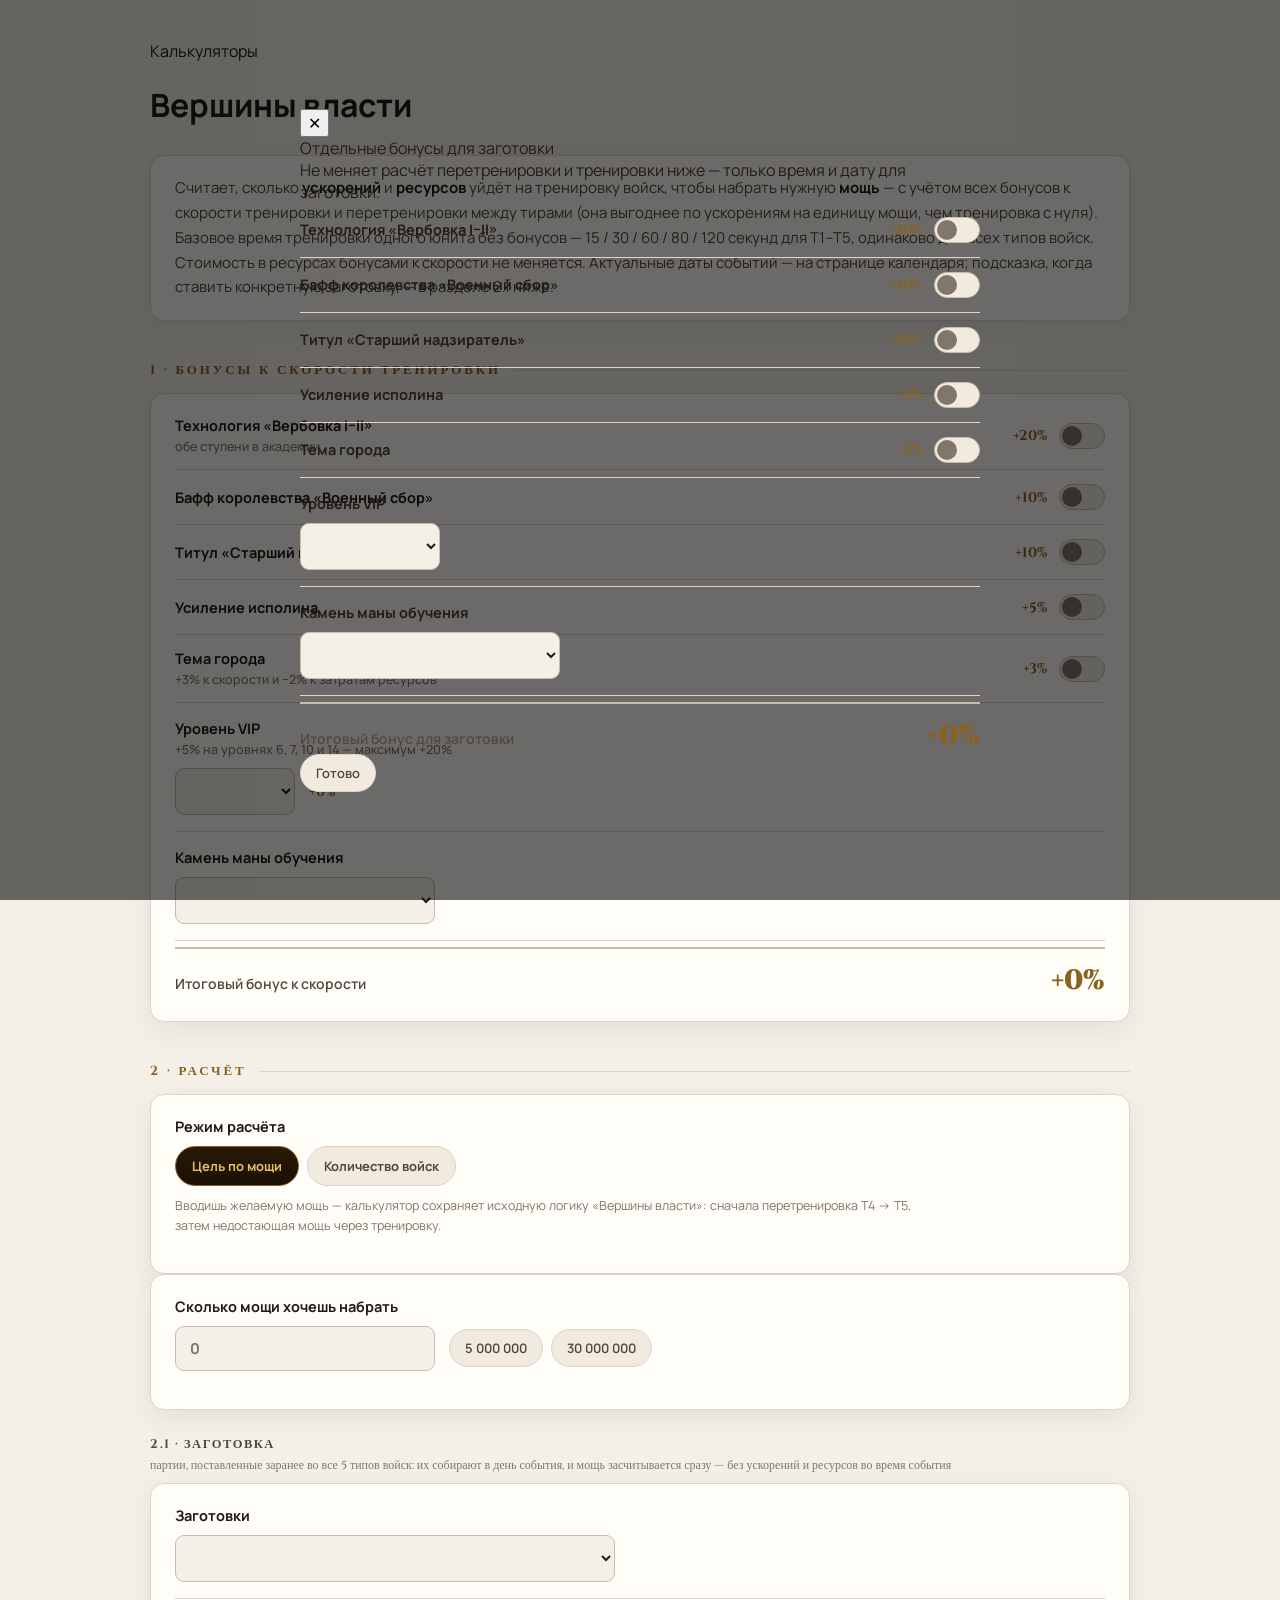
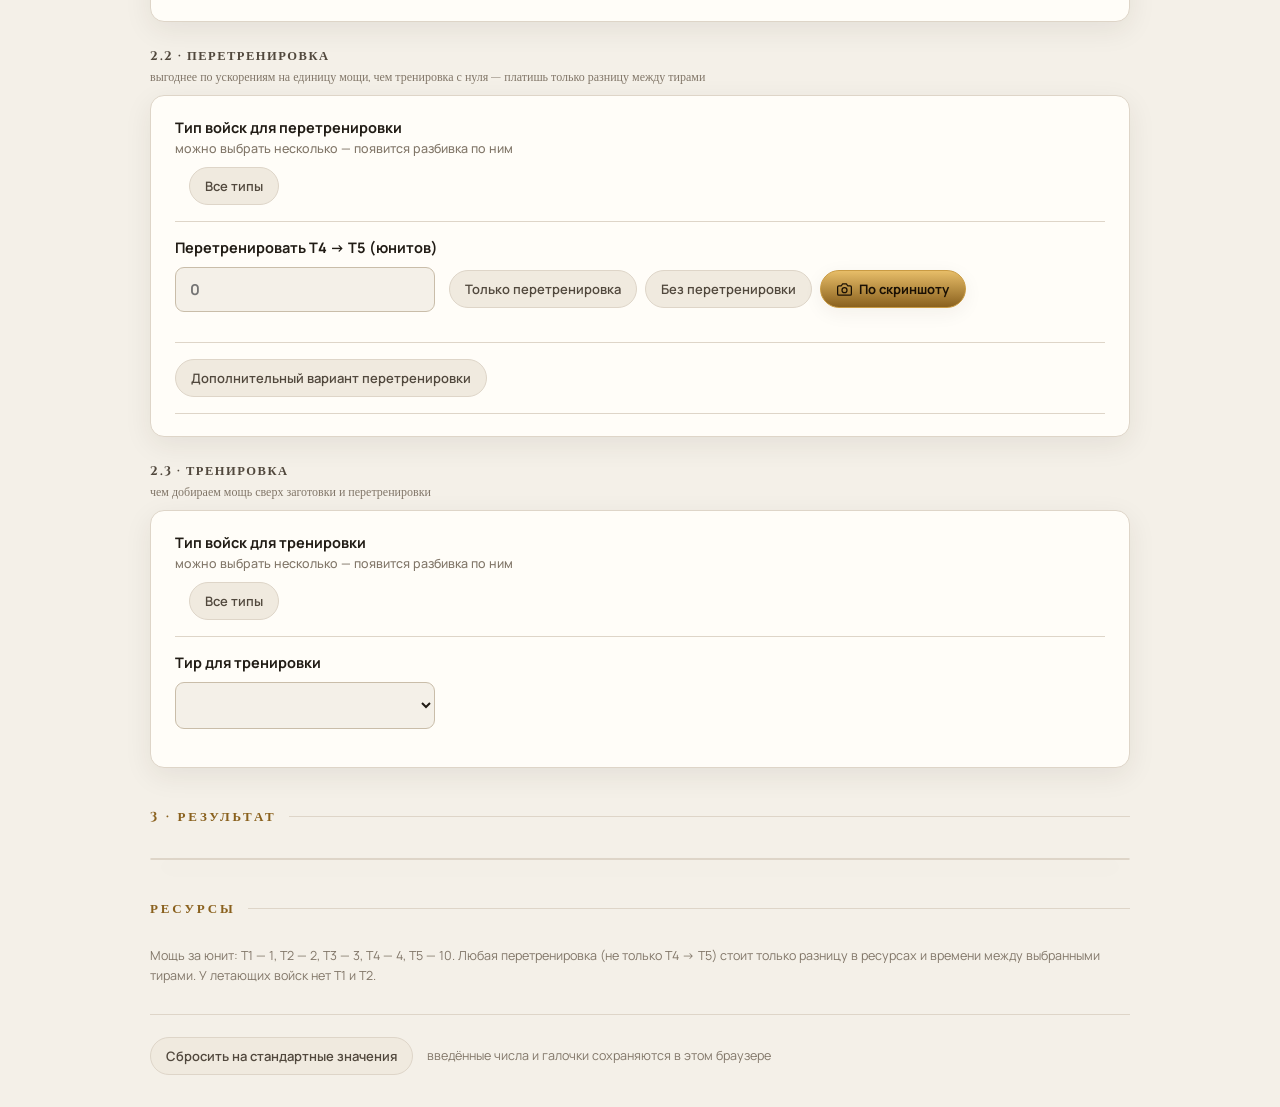
==== calculators/power-peak.html @ 6eddb4f8 "Rename power-peak.html to calculators/power-peak.html" ====
<!DOCTYPE html>
<html lang="ru">
<head>
<meta charset="UTF-8" />
<meta name="viewport" content="width=device-width, initial-scale=1.0" />
<title>Калькулятор «Вершины власти» — тренировка войск Call of Dragons | AKAME</title>
<meta name="description" content="Сколько ускорений и ресурсов нужно на тренировку войск в Call of Dragons, чтобы набрать нужную мощь: с учётом всех бонусов к скорости тренировки и перетренировки между любыми тирами." />
<link rel="canonical" href="https://callofdragons.ru/calculators/power-peak.html" />
<link rel="preconnect" href="https://fonts.googleapis.com">
<link rel="preconnect" href="https://fonts.gstatic.com" crossorigin>
<link href="https://fonts.googleapis.com/css2?family=Cinzel:wght@500;700;900&family=Manrope:wght@400;500;600;700&display=swap" rel="stylesheet">
<link rel="stylesheet" href="../styles.css?v=5e5e803d" />
<script>
// Тема ставится до первой отрисовки — иначе при тёмной теме страница моргает светлой.
try { document.documentElement.setAttribute('data-theme', localStorage.getItem('akame-theme') || 'light'); } catch (e) {}
</script>
<style>
/* .vt-modal-backdrop из общего styles.css задаёт display:grid явно, и это
перебивает браузерный [hidden]{display:none} — без этого правила модалка
остаётся видимой (и её не скрыть через .hidden), несмотря на атрибут. */
[hidden] { display: none !important; }

.pp-main { padding: 40px 32px 32px; }
.pp-wrap { max-width: 980px; margin: 0 auto; }
.pp-back { display: inline-flex; align-items: center; gap: 7px; font-size: 13px; font-weight: 600; color: var(--muted); margin-bottom: 18px; }
.pp-back:hover { color: var(--gold-deep); }
[data-theme="dark"] .pp-back:hover { color: var(--gold-bright); }

.pp-lead { background: var(--surface); border: 1px solid var(--line); border-radius: var(--radius); padding: 20px 24px; margin: 28px 0 40px; color: var(--ink-2); font-size: 15px; line-height: 1.65; box-shadow: var(--shadow-soft); }
.pp-lead b { color: var(--ink); }

.pp-step { font-family: 'Cinzel', serif; font-size: 13px; font-weight: 700; letter-spacing: 0.22em; text-transform: uppercase; color: var(--gold-deep); margin: 40px 0 14px; display: flex; align-items: center; gap: 12px; }
[data-theme="dark"] .pp-step { color: var(--gold-bright); }
.pp-step::after { content: ''; flex: 1; height: 1px; background: var(--line); }

.pp-subhead { font-family: 'Cinzel', serif; font-size: 12.5px; font-weight: 700; letter-spacing: 0.12em; text-transform: uppercase; color: var(--ink-2); margin: 26px 0 10px; }
.pp-subhead .sub { display: block; font-size: 12px; font-weight: 500; letter-spacing: normal; text-transform: none; color: var(--muted); margin-top: 4px; }

.pp-card { background: var(--surface); border: 1px solid var(--line); border-radius: var(--radius); padding: 8px 24px; box-shadow: var(--shadow-card); }
.pp-card.pad { padding: 22px 24px; }

.pp-row { display: flex; align-items: center; justify-content: space-between; gap: 16px; padding: 14px 0; border-bottom: 1px solid var(--line); cursor: pointer; user-select: none; }
.pp-row:last-child { border-bottom: none; }
.pp-row-lbl { font-size: 14.5px; font-weight: 700; color: var(--ink); }
.pp-row-lbl .sub { display: block; font-size: 12.5px; font-weight: 500; color: var(--muted); margin-top: 3px; }
.pp-row-right { display: flex; align-items: center; gap: 12px; flex-shrink: 0; }
.pp-bonus { font-family: 'Cinzel', serif; font-size: 14px; font-weight: 700; color: var(--gold-deep); white-space: nowrap; }
[data-theme="dark"] .pp-bonus { color: var(--gold-bright); }

.pp-sw { width: 46px; height: 26px; border-radius: 999px; background: var(--surface-2); border: 1px solid var(--line-strong); position: relative; flex-shrink: 0; transition: background 0.2s, border-color 0.2s; }
.pp-sw.on { background: linear-gradient(180deg, var(--gold-bright), var(--gold-deep)); border-color: var(--gold-deep); }
.pp-sw-knob { position: absolute; top: 2px; left: 2px; width: 20px; height: 20px; border-radius: 50%; background: var(--muted); transition: transform 0.2s, background 0.2s; }
.pp-sw.on .pp-sw-knob { transform: translateX(20px); background: #fffaf0; }

.pp-field { padding: 16px 0; border-bottom: 1px solid var(--line); }
.pp-field:last-child { border-bottom: none; }
.pp-card.pad .pp-field:first-child { padding-top: 0; }
.pp-label { display: block; font-size: 14.5px; font-weight: 700; color: var(--ink); margin-bottom: 10px; }
.pp-label .sub { display: block; font-size: 12.5px; font-weight: 500; color: var(--muted); margin-top: 3px; }

.pp-input, .pp-select { width: 100%; max-width: 260px; background: var(--bg); border: 1px solid var(--line-strong); border-radius: var(--radius-sm); color: var(--ink); font: 700 15px 'Manrope', sans-serif; padding: 11px 14px; transition: border-color 0.15s, box-shadow 0.15s; }
.pp-select { cursor: pointer; }
.pp-input:focus, .pp-select:focus { outline: none; border-color: var(--gold); box-shadow: 0 0 0 3px rgba(212,165,72,0.18); }
.pp-inline { display: flex; align-items: center; gap: 14px; flex-wrap: wrap; }

.pp-total { display: flex; align-items: baseline; justify-content: space-between; gap: 16px; padding: 18px 0 4px; margin-top: 6px; border-top: 2px solid var(--line-strong); }
.pp-total-lbl { font-size: 14px; font-weight: 600; color: var(--ink-2); }
.pp-total-val { font-family: 'Cinzel', serif; font-size: 28px; font-weight: 900; color: var(--gold-deep); line-height: 1; }
[data-theme="dark"] .pp-total-val { color: var(--gold-bright); }
.pp-total-sub { font-size: 12.5px; color: var(--muted); padding-bottom: 14px; }

.pp-quick-row { display: flex; gap: 8px; flex-wrap: wrap; }
.pp-quick { padding: 9px 15px; border-radius: 999px; background: var(--surface-2); color: var(--ink-2); border: 1px solid var(--line); font: 600 13px 'Manrope', sans-serif; cursor: pointer; white-space: nowrap; transition: all 0.2s; }
.pp-quick:hover { border-color: var(--gold); color: var(--ink); }
.pp-quick:disabled { opacity: 0.45; cursor: default; border-color: var(--line); color: var(--muted); }
.pp-quick.active { border-color: var(--gold-deep); color: var(--ink); background: linear-gradient(180deg, #2a1a08 0%, #1a1004 100%); color: var(--gold-bright); }
[data-theme="dark"] .pp-quick.active { background: linear-gradient(180deg, var(--gold-bright), var(--gold)); color: #1a1004; border-color: var(--gold-bright); }

.pp-split-after { margin-top: 20px; }
.pp-split-hdr { font-size: 13.5px; font-weight: 700; color: var(--ink-2); margin-bottom: 10px; }
.pp-split-hdr b { font-family: 'Cinzel', serif; color: var(--gold-deep); font-size: 15px; }
[data-theme="dark"] .pp-split-hdr b { color: var(--gold-bright); }
.pp-split-bar { position: relative; height: 28px; border-radius: var(--radius-sm); background: var(--bg); border: 1px solid var(--line); display: flex; overflow: hidden; }
.pp-split-seg { height: 100%; flex-shrink: 0; }
.pp-split-handle { position: absolute; top: 50%; width: 16px; height: 16px; border-radius: 50%; background: var(--surface); border: 2px solid var(--ink-2); transform: translate(-50%,-50%); cursor: ew-resize; box-shadow: 0 2px 6px rgba(0,0,0,0.3); touch-action: none; z-index: 2; transition: border-color 0.12s; }
.pp-split-handle:hover, .pp-split-handle.dragging { border-color: var(--gold-deep); background: var(--gold-bright); }
.pp-split-inputs { display: grid; grid-template-columns: repeat(auto-fit, minmax(118px, 1fr)); gap: 10px; margin-top: 12px; }
.pp-split-in { display: flex; flex-direction: column; gap: 6px; min-width: 0; }
.pp-split-in-lbl { display: flex; align-items: center; gap: 6px; font-size: 11px; font-weight: 700; color: var(--muted); text-transform: uppercase; letter-spacing: 0.04em; white-space: nowrap; overflow: hidden; text-overflow: ellipsis; }
.pp-split-dot { width: 9px; height: 9px; border-radius: 50%; flex-shrink: 0; }
.pp-split-in input { width: 100%; background: var(--bg); border: 1px solid var(--line-strong); border-radius: var(--radius-sm); color: var(--ink); font: 700 14px 'Manrope', sans-serif; padding: 9px 6px; text-align: center; min-width: 0; }
.pp-split-in input:focus { outline: none; border-color: var(--gold); }

.pp-tiles { display: grid; grid-template-columns: repeat(auto-fit, minmax(220px, 1fr)); gap: 18px; }
.pp-tile { background: var(--surface); border: 1px solid var(--line); border-radius: var(--radius); padding: 20px 22px; box-shadow: var(--shadow-card); }
.pp-tile.hero { background: linear-gradient(180deg, color-mix(in srgb, var(--gold-bright) 22%, var(--surface)) 0%, var(--surface) 100%); border-color: var(--gold); }
.pp-tile-lbl { font-size: 11.5px; font-weight: 700; letter-spacing: 0.1em; text-transform: uppercase; color: var(--muted); margin-bottom: 10px; }
.pp-tile-val { font-family: 'Cinzel', serif; font-size: 30px; font-weight: 900; color: var(--ink); line-height: 1.1; word-break: break-word; }
.pp-tile-val.time { font-size: 24px; color: var(--gold-deep); }
[data-theme="dark"] .pp-tile-val.time { color: var(--gold-bright); }
.pp-tile-sub { font-size: 12.5px; color: var(--muted); margin-top: 8px; }

.pp-table { background: var(--surface); border: 1px solid var(--line); border-radius: var(--radius); overflow: hidden; margin-top: 18px; box-shadow: var(--shadow-card); }
.pp-tr { display: grid; grid-template-columns: 1.6fr repeat(3, 1fr); gap: 14px; align-items: center; padding: 15px 22px; border-bottom: 1px solid var(--line); font-size: 14px; }
.pp-tr:last-child { border-bottom: none; }
.pp-tr.head { background: var(--surface-2); font-size: 11px; font-weight: 700; letter-spacing: 0.08em; text-transform: uppercase; color: var(--muted); padding: 11px 22px; }
.pp-td-name { font-weight: 700; color: var(--ink); }
.pp-td-name .sub { display: block; font-size: 12px; font-weight: 500; color: var(--muted); margin-top: 2px; }
.pp-td { text-align: right; font-weight: 700; color: var(--ink-2); white-space: nowrap; }
.pp-td.gold { color: var(--gold-deep); }
[data-theme="dark"] .pp-td.gold { color: var(--gold-bright); }

.pp-res { display: grid; grid-template-columns: repeat(auto-fit, minmax(150px, 1fr)); gap: 14px; }
.pp-res-item { background: var(--surface); border: 1px solid var(--line); border-radius: var(--radius); padding: 16px 18px; display: flex; align-items: center; gap: 13px; box-shadow: var(--shadow-soft); }
.pp-res-ico { width: 36px; height: 36px; flex-shrink: 0; object-fit: contain; }
.pp-res-name { font-size: 11.5px; font-weight: 700; letter-spacing: 0.06em; text-transform: uppercase; color: var(--muted); }
.pp-res-val { font-family: 'Cinzel', serif; font-size: 19px; font-weight: 700; color: var(--ink); margin-top: 3px; }

.pp-note { border: 1px dashed var(--line-strong); border-radius: var(--radius-sm); padding: 14px 18px; font-size: 13px; color: var(--muted); line-height: 1.6; margin-top: 16px; }
.pp-hint { font-size: 12.5px; color: var(--muted); margin-top: 14px; line-height: 1.6; }
.pp-reset-row { display: flex; align-items: center; gap: 14px; flex-wrap: wrap; margin-top: 28px; padding-top: 22px; border-top: 1px solid var(--line); }
.pp-reset-note { font-size: 12.5px; color: var(--muted); }
.pp-prep-info { font-size: 13px; font-weight: 600; color: var(--gold-deep); margin-top: 8px; }
.pp-prep-info:empty { display: none; }
[data-theme="dark"] .pp-prep-info { color: var(--gold-bright); }

.pp-bonus-row { display: flex; align-items: center; justify-content: space-between; gap: 14px; flex-wrap: wrap; }
.pp-check { display: inline-flex; align-items: center; gap: 7px; font-size: 12.5px; font-weight: 600; color: var(--ink-2); cursor: pointer; white-space: nowrap; }
.pp-check input { width: 16px; height: 16px; accent-color: var(--gold-deep); cursor: pointer; }
.pp-advice { font-size: 13px; font-weight: 600; color: var(--ink-2); margin-top: 10px; line-height: 1.55; }
.pp-advice:empty { display: none; }
.pp-label-note { font-size: 12.5px; font-weight: 500; color: var(--muted); text-transform: none; letter-spacing: normal; }
.pp-inline-edit { background: none; border: none; padding: 0; font: inherit; font-weight: 700; color: var(--gold-deep); border-bottom: 1px dashed var(--gold-deep); cursor: pointer; }
[data-theme="dark"] .pp-inline-edit { color: var(--gold-bright); border-bottom-color: var(--gold-bright); }
.pp-inline-edit:hover { opacity: 0.8; }
.pp-advice input[type="datetime-local"] { background: var(--bg); border: 1px solid var(--line-strong); border-radius: var(--radius-sm); color: var(--ink); font: 700 13px 'Manrope', sans-serif; padding: 6px 8px; }

.pp-scan-btn { margin-left: auto; display: inline-flex; align-items: center; gap: 7px; padding: 9px 16px; border-radius: 999px; border: 1px solid var(--gold); background: linear-gradient(180deg, var(--gold-bright), var(--gold-deep)); color: #1a1004; font: 700 13px 'Manrope', sans-serif; cursor: pointer; white-space: nowrap; transition: filter 0.2s, transform 0.2s; box-shadow: var(--shadow-soft); }
.pp-scan-btn:hover { filter: brightness(1.08); transform: translateY(-1px); }
.pp-scan-btn:disabled { opacity: 0.65; cursor: default; transform: none; }
.pp-spin { animation: pp-spin 0.8s linear infinite; }
@keyframes pp-spin { to { transform: rotate(360deg); } }
.pp-scan-available { display: flex; align-items: center; gap: 12px; flex-wrap: wrap; margin-top: 10px; padding: 12px 16px; border: 1px dashed var(--gold); border-radius: var(--radius-sm); background: color-mix(in srgb, var(--gold-bright) 8%, transparent); font-size: 12.5px; color: var(--ink-2); line-height: 1.6; }
.pp-scan-available b { color: var(--ink); }

@media (max-width: 760px) {
.pp-main { padding: 28px 16px 24px; }
.pp-card, .pp-card.pad { padding-left: 18px; padding-right: 18px; }
.pp-input { max-width: none; }
/* Шапка таблицы на телефоне не помещается, поэтому подписи колонок
переезжают в сами ячейки. */
.pp-tr { grid-template-columns: 1fr; gap: 4px; padding: 14px 18px; }
.pp-tr.head { display: none; }
.pp-td { display: flex; justify-content: space-between; align-items: baseline; text-align: left; }
.pp-td::before { content: attr(data-l); font-size: 11.5px; font-weight: 700; letter-spacing: 0.06em; text-transform: uppercase; color: var(--muted); }
.pp-td-name { margin-bottom: 8px; }
.pp-tile-val { font-size: 26px; }
}
</style>

<style>
/* Дополнения для режима ручного количества — исходный CSS калькулятора сохранён выше. */
.pp-mode-card { margin-top: 14px; }
.pp-mode-switch { display:flex; gap:8px; flex-wrap:wrap; }
.pp-mode-btn { border:1px solid var(--line); background:var(--surface-2); color:var(--ink-2); border-radius:999px; padding:10px 16px; font:700 13px 'Manrope',sans-serif; cursor:pointer; }
.pp-mode-btn.active { background:linear-gradient(180deg,#2a1a08 0%,#1a1004 100%); color:var(--gold-bright); border-color:var(--gold-deep); }
[data-theme="dark"] .pp-mode-btn.active { background:linear-gradient(180deg,var(--gold-bright),var(--gold)); color:#1a1004; }
.pp-mode-desc { margin-top:10px; font-size:12.5px; line-height:1.55; color:var(--muted); max-width:760px; }
.pp-manual-grid { display:grid; grid-template-columns:repeat(auto-fit,minmax(170px,1fr)); gap:12px; margin-top:14px; }
.pp-manual-input { display:flex; flex-direction:column; gap:7px; }
.pp-manual-name { font-size:12px; font-weight:700; color:var(--muted); }
.pp-manual-input .pp-input { max-width:none; box-sizing:border-box; }
.pp-tier-mode-switch { display:flex; gap:8px; flex-wrap:wrap; margin-top:10px; }
.pp-tier-common-wrap { margin-top:8px; }
.pp-manual-fresh-item { min-width:0; }
.pp-personal-tier { display:flex; flex-direction:column; gap:7px; margin-bottom:8px; }
.pp-personal-tier .pp-select { max-width:none; box-sizing:border-box; }

/* Локальные чипы типов войск выглядят и ведут себя как кнопка «Все типы». */
.chips { display:flex; gap:8px; flex-wrap:wrap; }
.chips .chip { padding:9px 15px; border-radius:999px; background:var(--surface-2); color:var(--ink-2); border:1px solid var(--line); font:600 13px 'Manrope',sans-serif; cursor:pointer; white-space:nowrap; transition:all .2s; }
.chips .chip:hover { border-color:var(--gold); color:var(--ink); }
.chips .chip.active { border-color:var(--gold-deep); color:var(--gold-bright); background:linear-gradient(180deg,#2a1a08 0%,#1a1004 100%); }
[data-theme="dark"] .chips .chip.active { background:linear-gradient(180deg,var(--gold-bright),var(--gold)); color:#1a1004; border-color:var(--gold-bright); }

/* Бонусы заготовки открываются настоящим модальным окном поверх страницы. */
#ppPrepBonusModal.vt-modal-backdrop { position:fixed !important; inset:0 !important; z-index:9999 !important; display:grid !important; place-items:center !important; padding:24px !important; box-sizing:border-box; background:rgba(0,0,0,.58); }
#ppPrepBonusModal .vt-modal { width:min(680px,calc(100vw - 32px)); max-height:min(86vh,760px); overflow:auto; margin:0 !important; position:relative; box-sizing:border-box; }
@media (max-width:600px){ .pp-main{padding:24px 14px 24px}.pp-card.pad{padding:18px 16px}.pp-tr{grid-template-columns:1fr;gap:5px}.pp-tr.head{display:none}.pp-td{text-align:left}.pp-mode-btn{flex:1} }
</style>
</head>
<body>

<main class="pp-main">
<div class="pp-wrap">

<div class="section-head" style="margin-bottom:0;">
<div>
<div class="section-eyebrow">Калькуляторы</div>
<h1 class="section-title">Вершины власти</h1>
</div>
</div>

<div class="pp-lead">
Считает, сколько <b>ускорений</b> и <b>ресурсов</b> уйдёт на тренировку войск, чтобы набрать нужную <b>мощь</b> — с учётом всех бонусов к скорости тренировки и перетренировки между тирами (она выгоднее по ускорениям на единицу мощи, чем тренировка с нуля). Базовое время тренировки одного юнита без бонусов — 15 / 30 / 60 / 80 / 120 секунд для T1–T5, одинаково для всех типов войск. Стоимость в ресурсах бонусами к скорости не меняется. Актуальные даты событий — на странице <a href="../calendar.html">календаря</a>; подсказка, когда ставить конкретную заготовку, — в разделе 2.1 ниже.
</div>

<div class="pp-step">1 · Бонусы к скорости тренировки</div>
<div class="pp-card" id="ppToggles">
<div class="pp-row" data-toggle="recruit">
<div class="pp-row-lbl">Технология «Вербовка I–II»
<span class="sub">обе ступени в академии</span>
</div>
<div class="pp-row-right"><span class="pp-bonus">+20%</span><div class="pp-sw"><div class="pp-sw-knob"></div></div></div>
</div>
<div class="pp-row" data-toggle="kingdom">
<div class="pp-row-lbl">Бафф королевства «Военный сбор»</div>
<div class="pp-row-right"><span class="pp-bonus">+10%</span><div class="pp-sw"><div class="pp-sw-knob"></div></div></div>
</div>
<div class="pp-row" data-toggle="title">
<div class="pp-row-lbl">Титул «Старший надзиратель»</div>
<div class="pp-row-right"><span class="pp-bonus">+10%</span><div class="pp-sw"><div class="pp-sw-knob"></div></div></div>
</div>
<div class="pp-row" data-toggle="titan">
<div class="pp-row-lbl">Усиление исполина</div>
<div class="pp-row-right"><span class="pp-bonus">+5%</span><div class="pp-sw"><div class="pp-sw-knob"></div></div></div>
</div>
<div class="pp-row" data-toggle="cityTheme">
<div class="pp-row-lbl">Тема города
<span class="sub">+3% к скорости и −2% к затратам ресурсов</span>
</div>
<div class="pp-row-right"><span class="pp-bonus">+3%</span><div class="pp-sw"><div class="pp-sw-knob"></div></div></div>
</div>

<div class="pp-field">
<label class="pp-label">Уровень VIP
<span class="sub">+5% на уровнях 6, 7, 10 и 14 — максимум +20%</span>
</label>
<div class="pp-inline">
<select id="ppVip" class="pp-select" style="max-width:120px;"></select>
<span class="pp-bonus" id="ppVipBonus">+0%</span>
</div>
</div>

<div class="pp-field">
<label class="pp-label">Камень маны обучения</label>
<select id="ppStone" class="pp-select"></select>
</div>

<div class="pp-total">
<span class="pp-total-lbl">Итоговый бонус к скорости</span>
<span class="pp-total-val" id="ppTotalBonus">+0%</span>
</div>
<div class="pp-total-sub" id="ppTotalSub"></div>
</div>

<div class="pp-step">2 · Расчёт</div>
<div class="pp-card pad pp-mode-card">
<div class="pp-field">
<label class="pp-label">Режим расчёта</label>
<div class="pp-mode-switch" id="ppModeSwitch">
<button type="button" class="pp-mode-btn active" data-mode="target">Цель по мощи</button>
<button type="button" class="pp-mode-btn" data-mode="manual">Количество войск</button>
</div>
<div class="pp-mode-desc" id="ppModeDesc">Вводишь желаемую мощь — калькулятор сохраняет исходную логику «Вершины власти»: сначала перетренировка T4 → T5, затем недостающая мощь через тренировку.</div>
</div>
</div>
<div class="pp-card pad" id="ppTargetCard">
<div class="pp-field">
<label class="pp-label">Сколько мощи хочешь набрать</label>
<div class="pp-inline">
<input type="text" id="ppTarget" class="pp-input" placeholder="0" inputmode="numeric" autocomplete="off">
<div class="pp-quick-row">
<button type="button" class="pp-quick" data-target="5000000">5 000 000</button>
<button type="button" class="pp-quick" data-target="30000000">30 000 000</button>
</div>
</div>
</div>
</div>

<div class="pp-subhead">2.1 · Заготовка
<span class="sub">партии, поставленные заранее во все 5 типов войск: их собирают в день события, и мощь засчитывается сразу — без ускорений и ресурсов во время события</span>
</div>
<div class="pp-card pad">
<div class="pp-field">
<label class="pp-label">Заготовки</label>
<select id="ppPrep" class="pp-select" style="max-width:440px;"></select>
<div class="pp-prep-info" id="ppPrepInfo"></div>
</div>

<div class="pp-field" id="ppPrepTimeField" style="display:none;">
<div class="pp-bonus-row">
<label class="pp-label" style="margin-bottom:0;">Время тренировки заготовки
<span class="sub" id="ppPrepBonusHint"></span>
</label>
<div class="pp-inline" style="gap:10px;">
<label class="pp-check">
<input type="checkbox" id="ppPrepCustomBonusOn">
Отдельные бонусы для заготовки
</label>
<button type="button" class="pp-quick" id="ppPrepBonusEdit" style="display:none;">Настроить</button>
</div>
</div>
<div class="pp-inline" style="margin-top:10px;">
<span class="pp-bonus" style="font-size:19px;" id="ppPrepTimeValue"></span>
</div>
<div class="pp-advice" id="ppPrepAdvice"></div>
</div>
</div>

<div class="pp-subhead">2.2 · Перетренировка
<span class="sub">выгоднее по ускорениям на единицу мощи, чем тренировка с нуля — платишь только разницу между тирами</span>
</div>
<div class="pp-card pad">
<div class="pp-field pp-target-retrain-controls">
<label class="pp-label">Тип войск для перетренировки
<span class="sub">можно выбрать несколько — появится разбивка по ним</span>
</label>
<div class="pp-inline">
<div class="chips" id="ppRetrainTypeChips"></div>
<button type="button" class="pp-quick" id="ppRetrainAllTypes">Все типы</button>
</div>
</div>

<div class="pp-field pp-manual-retrain-ui" id="ppManualRetrainUI" hidden>
<label class="pp-label">Перетренировка T4 → T5
<span class="sub">введите количество отдельно для каждого типа войск</span>
</label>
<div class="pp-manual-grid" id="ppManualRetrainInputs"></div>
</div>

<div class="pp-field pp-target-retrain-amount">
<label class="pp-label">Перетренировать T4 → T5 (юнитов)</label>
<div class="pp-inline">
<input type="text" id="ppRetrain" class="pp-input" placeholder="0" inputmode="numeric" autocomplete="off">
<div class="pp-quick-row">
<button type="button" class="pp-quick" id="ppOnlyRetrain">Только перетренировка</button>
<button type="button" class="pp-quick" id="ppNoRetrain">Без перетренировки</button>
<button type="button" class="pp-scan-btn" id="ppScanBtn">
<svg viewBox="0 0 24 24" width="15" height="15" fill="none" stroke="currentColor" stroke-width="2" stroke-linecap="round" stroke-linejoin="round"><path d="M23 19a2 2 0 0 1-2 2H3a2 2 0 0 1-2-2V8a2 2 0 0 1 2-2h4l2-3h6l2 3h4a2 2 0 0 1 2 2z"/><circle cx="12" cy="13" r="4"/></svg>
По скриншоту
</button>
<input type="file" id="ppScanFile" accept="image/*" hidden>
</div>
</div>
<div class="pp-hint" id="ppScanResult"></div>
<div class="pp-scan-available" id="ppScanAvailable" hidden>
<span id="ppScanAvailableText"></span>
<button type="button" class="pp-quick" id="ppScanAvailableReset">Сбросить</button>
</div>
</div>

<div class="pp-field pp-split-area" id="ppSplitRetrainArea" style="display:none;">
<div class="pp-split-hdr">Перетренировка T4 → T5 — всего <b id="ppSplitRetrainTotal">0</b></div>
<div class="pp-split-bar" id="ppSplitBarRetrain"></div>
<div class="pp-split-inputs" id="ppSplitInputsRetrain"></div>
</div>

<div class="pp-field">
<button type="button" class="pp-quick" id="ppExtraRetrainToggle">Дополнительный вариант перетренировки</button>
</div>

<div class="pp-field" id="ppExtraRetrainArea" style="display:none;">
<label class="pp-label">Ещё один диапазон
<span class="sub">в дополнение к T4 → T5 выше — заполни руками, сколько юнитов каждого типа переводишь</span>
</label>
<select id="ppExtraRetrainRange" class="pp-select" style="max-width:220px;"></select>
<div class="pp-split-inputs" id="ppExtraRetrainInputs" style="margin-top:14px;"></div>
</div>
</div>

<div class="pp-subhead">2.3 · Тренировка
<span class="sub">чем добираем мощь сверх заготовки и перетренировки</span>
</div>
<div class="pp-card pad">
<div class="pp-field pp-target-fresh-controls">
<label class="pp-label">Тип войск для тренировки
<span class="sub">можно выбрать несколько — появится разбивка по ним</span>
</label>
<div class="pp-inline">
<div class="chips" id="ppFreshTypeChips"></div>
<button type="button" class="pp-quick" id="ppFreshAllTypes">Все типы</button>
</div>
</div>

<div class="pp-field pp-manual-fresh-ui" id="ppManualFreshUI" hidden>
<label class="pp-label">Тренировка с нуля</label>
<div class="pp-tier-mode-switch" id="ppManualTierMode">
<button type="button" class="pp-mode-btn active" data-tier-mode="common">Общий тир для всех</button>
<button type="button" class="pp-mode-btn" data-tier-mode="personal">Персональный тир</button>
</div>
<div id="ppManualCommonTierWrap" class="pp-tier-common-wrap">
<label class="pp-label" style="margin-top:14px;">Тир для всех типов</label>
<select id="ppManualCommonTier" class="pp-select"></select>
</div>
<div class="pp-manual-grid" id="ppManualFreshInputs"></div>
</div>

<div class="pp-field pp-target-fresh-tier">
<label class="pp-label">Тир для тренировки</label>
<select id="ppFreshTier" class="pp-select"></select>
<div class="pp-split-area pp-split-after" id="ppSplitFreshArea" style="display:none;">
<div class="pp-split-hdr">Тренировка с нуля — всего <b id="ppSplitFreshTotal">0</b></div>
<div class="pp-split-bar" id="ppSplitBarFresh"></div>
<div class="pp-split-inputs" id="ppSplitInputsFresh"></div>
</div>
</div>
</div>

<div class="pp-step">3 · Результат</div>
<div class="pp-tiles" id="ppTiles"></div>
<div class="pp-table" id="ppTable"></div>

<div class="pp-step">Ресурсы</div>
<div class="pp-res" id="ppRes"></div>
<div id="ppNotes"></div>

<div class="pp-hint">Мощь за юнит: T1 — 1, T2 — 2, T3 — 3, T4 — 4, T5 — 10. Любая перетренировка (не только T4 → T5) стоит только разницу в ресурсах и времени между выбранными тирами. У летающих войск нет T1 и T2.</div>

<div class="pp-reset-row">
<button type="button" class="pp-quick" id="ppReset">Сбросить на стандартные значения</button>
<span class="pp-reset-note">введённые числа и галочки сохраняются в этом браузере</span>
</div>

</div>
</main>

<div class="vt-modal-backdrop" id="ppPrepBonusModal" hidden>
<div class="vt-modal" role="dialog" aria-modal="true">
<button class="vt-modal-close" id="ppPrepBonusModalClose" aria-label="Закрыть">✕</button>
<div class="vt-modal-title">Отдельные бонусы для заготовки</div>
<div class="vt-modal-sub">Не меняет расчёт перетренировки и тренировки ниже — только время и дату для заготовки.</div>

<div class="pp-row" data-ptoggle="recruit">
<div class="pp-row-lbl">Технология «Вербовка I–II»</div>
<div class="pp-row-right"><span class="pp-bonus">+20%</span><div class="pp-sw"><div class="pp-sw-knob"></div></div></div>
</div>
<div class="pp-row" data-ptoggle="kingdom">
<div class="pp-row-lbl">Бафф королевства «Военный сбор»</div>
<div class="pp-row-right"><span class="pp-bonus">+10%</span><div class="pp-sw"><div class="pp-sw-knob"></div></div></div>
</div>
<div class="pp-row" data-ptoggle="title">
<div class="pp-row-lbl">Титул «Старший надзиратель»</div>
<div class="pp-row-right"><span class="pp-bonus">+10%</span><div class="pp-sw"><div class="pp-sw-knob"></div></div></div>
</div>
<div class="pp-row" data-ptoggle="titan">
<div class="pp-row-lbl">Усиление исполина</div>
<div class="pp-row-right"><span class="pp-bonus">+5%</span><div class="pp-sw"><div class="pp-sw-knob"></div></div></div>
</div>
<div class="pp-row" data-ptoggle="cityTheme">
<div class="pp-row-lbl">Тема города</div>
<div class="pp-row-right"><span class="pp-bonus">+3%</span><div class="pp-sw"><div class="pp-sw-knob"></div></div></div>
</div>

<div class="pp-field">
<label class="pp-label">Уровень VIP</label>
<select id="ppPrepBonusVip" class="pp-select" style="max-width:140px;"></select>
</div>
<div class="pp-field">
<label class="pp-label">Камень маны обучения</label>
<select id="ppPrepBonusStone" class="pp-select"></select>
</div>

<div class="pp-total">
<span class="pp-total-lbl">Итоговый бонус для заготовки</span>
<span class="pp-total-val" id="ppPrepBonusModalTotal">+0%</span>
</div>

<div class="vt-modal-btns">
<button type="button" class="pp-quick" id="ppPrepBonusModalDone">Готово</button>
</div>
</div>
</div>

<script>
(function () {
'use strict';

// ── Тема ──
var SUN = '<svg viewBox="0 0 24 24" width="18" height="18" fill="none" stroke="currentColor" stroke-width="2" stroke-linecap="round"><circle cx="12" cy="12" r="4"/><path d="M12 2v2M12 20v2M4.93 4.93l1.41 1.41M17.66 17.66l1.41 1.41M2 12h2M20 12h2M4.93 19.07l1.41-1.41M17.66 6.34l1.41-1.41"/></svg>';
var MOON = '<svg viewBox="0 0 24 24" width="18" height="18" fill="none" stroke="currentColor" stroke-width="2" stroke-linecap="round"><path d="M21 12.79A9 9 0 1 1 11.21 3 7 7 0 0 0 21 12.79z"/></svg>';
// дотренировалась намного раньше времени.
var PEAK_READY_BUFFER_HOURS = 15;
var nearestPeakStart = null; // Date | null — начало ближайшей «Вершины власти»
var nearestPeakEnd = null; // Date | null — последний день того же события
var nearestPeakFetched = false;
// Желаемое время готовности заготовки можно задать вручную вместо
// авто-расчёта (начало события + запас) — кликом по дате в подсказке.
// Сбрасывается при перезагрузке страницы, не сохраняется.
var prepReadyOverride = null;
var prepReadyEditing = false;

function fetchNearestPeakEvent() {
var now = new Date();
var tMin = now.toISOString();
var tMax = new Date(now.getTime() + 60 * 86400000).toISOString();
var url = 'https://www.googleapis.com/calendar/v3/calendars/' + encodeURIComponent(GCAL_ID) +
'/events?key=' + GCAL_API_KEY + '&timeMin=' + encodeURIComponent(tMin) + '&timeMax=' + encodeURIComponent(tMax) +
'&singleEvents=true&orderBy=startTime&maxResults=10&q=' + encodeURIComponent('Вершины власти');
fetch(url)
.then(function (r) { if (!r.ok) throw new Error('http ' + r.status); return r.json(); })
.then(function (data) {
var ev = (data.items || []).filter(function (e) { return /вершин/i.test(e.summary || ''); })[0];
if (ev) {
nearestPeakStart = new Date(ev.start.dateTime || (ev.start.date + 'T00:00:00Z'));
if (ev.end.dateTime) {
nearestPeakEnd = new Date(ev.end.dateTime);
} else if (ev.end.date) {
// Google API: конец all-day события не включает последний день.
nearestPeakEnd = new Date(new Date(ev.end.date + 'T00:00:00Z').getTime() - 86400000);
}
}
nearestPeakFetched = true;
render();
})
.catch(function () { nearestPeakFetched = true; render(); });
}
fetchNearestPeakEvent();

// Момент, к которому должны быть готовы войска — вручную заданный, либо
// начало ближайшей «Вершины власти» плюс запас.
function effectiveReadyBy() {
if (prepReadyOverride) return prepReadyOverride;
return nearestPeakStart ? new Date(nearestPeakStart.getTime()) : null;
}

// Показывает "до начала события X, ближайшие «Вершины власти» пройдут с A по Б"
// рядом с заголовком «Заготовки» — только если такое событие ещё не началось.
function nearestPeakNoteText() {
if (!nearestPeakStart || nearestPeakStart.getTime() <= Date.now()) return '';
var dOpts = { day: 'numeric', month: 'long', timeZone: 'UTC' };
var sameMonth = nearestPeakEnd && nearestPeakStart.getUTCMonth() === nearestPeakEnd.getUTCMonth() && nearestPeakStart.getUTCFullYear() === nearestPeakEnd.getUTCFullYear();
var startStr = sameMonth ? nearestPeakStart.toLocaleDateString('ru-RU', { day: 'numeric', timeZone: 'UTC' }) : nearestPeakStart.toLocaleDateString('ru-RU', dOpts);
var endStr = nearestPeakEnd ? nearestPeakEnd.toLocaleDateString('ru-RU', dOpts) : nearestPeakStart.toLocaleDateString('ru-RU', dOpts);
var untilStr = fmtDuration((nearestPeakStart.getTime() - Date.now()) / 1000);
return '(до начала события ' + untilStr + ', ближайшие «Вершины власти» пройдут с ' + startStr + ' по ' + endStr + ')';
}

// "YYYY-MM-DDTHH:mm" для <input type="datetime-local"> — цифры читаются как UTC,
// без пересчёта в часовой пояс браузера.
function isoLocalUTC(d) {
var p2 = function (n) { return String(n).padStart(2, '0'); };
return d.getUTCFullYear() + '-' + p2(d.getUTCMonth() + 1) + '-' + p2(d.getUTCDate()) + 'T' + p2(d.getUTCHours()) + ':' + p2(d.getUTCMinutes());
}

function updatePrepSection(r) {
var p = PREPS.filter(function (x) { return x.id === state.prep; })[0];
var field = document.getElementById('ppPrepTimeField');
if (!p || !p.kind) { field.style.display = 'none'; return; }
field.style.display = '';

var bonus = prepBonusPct();
document.getElementById('ppPrepCustomBonusOn').checked = state.prepCustomBonusOn;
document.getElementById('ppPrepBonusEdit').style.display = state.prepCustomBonusOn ? '' : 'none';
document.getElementById('ppPrepBonusHint').textContent = state.prepCustomBonusOn
? '— свой набор, +' + bonus + '%'
: '— как в разделе 1, +' + bonus + '%';

var sec = prepTrainSeconds(p, bonus);
document.getElementById('ppPrepTimeValue').textContent = fmtDuration(sec);
renderPrepAdvice(sec);
}

function renderPrepAdvice(sec) {
var adviceEl = document.getElementById('ppPrepAdvice');
var readyBy = prepReadyOverride || nearestPeakStart || null;

adviceEl.innerHTML = '';
adviceEl.appendChild(document.createTextNode('Хочу, чтобы заготовка была готова к: '));
var input = document.createElement('input');
input.type = 'datetime-local';
input.value = readyBy ? isoLocalUTC(readyBy) : '';
input.setAttribute('aria-label', 'Время начала события');
adviceEl.appendChild(input);
adviceEl.appendChild(document.createTextNode(' UTC '));
var applyBtn = document.createElement('button');
applyBtn.type = 'button'; applyBtn.className = 'pp-quick'; applyBtn.textContent = 'Применить';
applyBtn.addEventListener('click', function () {
if (input.value) {
  prepReadyOverride = new Date(input.value + ':00Z');
  prepReadyEditing = false;
  render();
}
});
adviceEl.appendChild(applyBtn);

if (!readyBy) {
  var hint = document.createElement('div');
  hint.className = 'pp-hint';
  hint.textContent = 'Укажи момент начала события — окончание тренировки будет рассчитано ровно на это время.';
  adviceEl.appendChild(hint);
  return;
}

var needDate = new Date(readyBy.getTime() - sec * 1000);
var dOpts = { day: 'numeric', month: 'long', year: 'numeric', timeZone: 'UTC' };
var tOpts = { hour: '2-digit', minute: '2-digit', timeZone: 'UTC' };
var startStr = needDate.toLocaleDateString('ru-RU', dOpts) + ', ' + needDate.toLocaleTimeString('ru-RU', tOpts) + ' UTC';
var endStr = readyBy.toLocaleDateString('ru-RU', dOpts) + ', ' + readyBy.toLocaleTimeString('ru-RU', tOpts) + ' UTC';
var calcLine = document.createElement('div');
calcLine.className = 'pp-hint';
calcLine.innerHTML = 'Начать тренировку: <b>' + startStr + '</b><br>Окончание тренировки: <b>' + endStr + '</b>';
adviceEl.appendChild(calcLine);
}

// ── Отдельные бонусы для заготовки (не трогают расчёт калькулятора) ──
var prepBonusModal = document.getElementById('ppPrepBonusModal');
prepBonusModal.querySelectorAll('[data-ptoggle]').forEach(function (row) {
row.addEventListener('click', function () {
state.prepCustomToggles[row.dataset.ptoggle] = !state.prepCustomToggles[row.dataset.ptoggle];
renderPrepBonusModal();
render();
});
});
var prepBonusVipSel = document.getElementById('ppPrepBonusVip');
var prepBonusVipOpts = [];
for (var pbv = 1; pbv <= 16; pbv++) prepBonusVipOpts.push('<option value="' + pbv + '">' + (pbv === 16 ? 'VIP S' : 'VIP ' + pbv) + '</option>');
prepBonusVipSel.innerHTML = prepBonusVipOpts.join('');
prepBonusVipSel.addEventListener('change', function () {
var v = parseInt(prepBonusVipSel.value, 10);
state.prepCustomVip = isFinite(v) ? Math.max(1, Math.min(16, v)) : 1;
renderPrepBonusModal();
render();
});
var prepBonusStoneSel = document.getElementById('ppPrepBonusStone');
prepBonusStoneSel.innerHTML = MANA_STONES.map(function (s) {
return '<option value="' + s.id + '">' + s.ru + (s.bonus ? ' +' + s.bonus + '%' : '') + '</option>';
}).join('');
prepBonusStoneSel.addEventListener('change', function () {
state.prepCustomStone = prepBonusStoneSel.value;
renderPrepBonusModal();
render();
});
function renderPrepBonusModal() {
prepBonusModal.querySelectorAll('[data-ptoggle]').forEach(function (row) {
row.querySelector('.pp-sw').classList.toggle('on', !!state.prepCustomToggles[row.dataset.ptoggle]);
});
prepBonusVipSel.value = state.prepCustomVip;
prepBonusStoneSel.value = state.prepCustomStone;
document.getElementById('ppPrepBonusModalTotal').textContent = '+' + totalBonusFrom(state.prepCustomToggles, state.prepCustomVip, state.prepCustomStone) + '%';
}
function openPrepBonusModal() { renderPrepBonusModal(); prepBonusModal.hidden = false; }
function closePrepBonusModal() { prepBonusModal.hidden = true; render(); }
document.getElementById('ppPrepBonusModalClose').addEventListener('click', closePrepBonusModal);
document.getElementById('ppPrepBonusModalDone').addEventListener('click', closePrepBonusModal);
prepBonusModal.addEventListener('click', function (e) { if (e.target === prepBonusModal) closePrepBonusModal(); });

document.getElementById('ppPrepCustomBonusOn').addEventListener('change', function (e) {
state.prepCustomBonusOn = e.target.checked;
if (state.prepCustomBonusOn) {
// Стартуем с текущих значений шага 1 — дальше их можно поправить отдельно.
state.prepCustomToggles = Object.assign({}, state.toggles);
state.prepCustomVip = state.vip;
state.prepCustomStone = state.stone;
openPrepBonusModal();
}
render();
});
document.getElementById('ppPrepBonusEdit').addEventListener('click', openPrepBonusModal);

// Сколько сейчас даёт дополнительный вариант перетренировки.
function currentExtraGain() {
if (!state.retrainExtraOn) return 0;
var r = RETRAIN_RANGES.filter(function (x) { return x.id === state.retrainExtraRange; })[0];
return r ? state.retrainExtra * retrainRangePower(r) : 0;
}

// Сколько юнитов доп. варианта хватит, чтобы закрыть остаток цели после
// заготовки и базовой перетренировки — больше вводить незачем.
function extraNeededForTarget() {
if (state.target <= 0) return 0;
var range = RETRAIN_RANGES.filter(function (x) { return x.id === state.retrainExtraRange; })[0];
if (!range) return 0;
var remaining = eventTarget() - state.retrain * RETRAIN_POWER;
return remaining > 0 ? Math.ceil(remaining / retrainRangePower(range)) : 0;
}

// Больше, чем нужно на остаток цели (после заготовки и доп. варианта),
// перетренировывать незачем — верхняя граница округляется вверх, чтобы
// одной перетренировкой можно было закрыть его целиком.
function retrainForWholeTarget() {
var t = eventTarget() - currentExtraGain();
return t > 0 ? Math.ceil(t / RETRAIN_POWER) : 0;
}
function clampRetrainToTarget() {
var max = retrainMaxAllowed();
if (isFinite(max) && state.retrain > max) state.retrain = Math.max(0, max);
}
var targetInput = document.getElementById('ppTarget');
var retrainInput = document.getElementById('ppRetrain');
targetInput.addEventListener('input', function () {
state.target = formatInputLive(targetInput);
clampRetrainToTarget();
retrainInput.value = formatNum(state.retrain);
render();
});
retrainInput.addEventListener('input', function () {
state.retrain = formatInputLive(retrainInput);
clampRetrainToTarget();
retrainInput.value = formatNum(state.retrain);
render();
});

document.querySelectorAll('.pp-quick[data-target]').forEach(function (btn) {
btn.addEventListener('click', function () {
state.target = parseInt(btn.dataset.target, 10);
targetInput.value = formatNum(state.target);
clampRetrainToTarget();
retrainInput.value = formatNum(state.retrain);
render();
});
});

var onlyRetrainBtn = document.getElementById('ppOnlyRetrain');
onlyRetrainBtn.addEventListener('click', function () {
var max = retrainMaxAllowed();
state.retrain = isFinite(max) ? max : retrainForWholeTarget();
retrainInput.value = formatNum(state.retrain);
render();
});

var noRetrainBtn = document.getElementById('ppNoRetrain');
noRetrainBtn.addEventListener('click', function () {
state.retrain = 0;
retrainInput.value = '';
render();
});

// ── Дополнительный вариант перетренировки: без ползунков, все 5 типов
// заполняются руками независимо друг от друга и от чипов перетренировки выше. ──
var extraToggleBtn = document.getElementById('ppExtraRetrainToggle');
var extraArea = document.getElementById('ppExtraRetrainArea');
var extraRangeSel = document.getElementById('ppExtraRetrainRange');
var extraInputsEl = document.getElementById('ppExtraRetrainInputs');
var extraInputs = {};

extraRangeSel.innerHTML = RETRAIN_RANGES.map(function (r) {
return '<option value="' + r.id + '">' + retrainRangeLabel(r) + ' · +' + retrainRangePower(r) + ' мощи за юнита</option>';
}).join('');
extraRangeSel.value = state.retrainExtraRange;
extraRangeSel.addEventListener('change', function () {
state.retrainExtraRange = extraRangeSel.value;
clampRetrainToTarget();
retrainInput.value = formatNum(state.retrain);
render();
});

function recomputeExtraTotal() {
state.retrainExtra = TYPE_IDS.reduce(function (s, id) { return s + (state.split.retrainExtra[id] || 0); }, 0);
}

TROOP_TYPES.forEach(function (t) {
var wrap = document.createElement('div');
wrap.className = 'pp-split-in';
var lbl = document.createElement('div');
lbl.className = 'pp-split-in-lbl';
lbl.innerHTML = '<span class="pp-split-dot" style="background:' + t.color + '"></span>' + t.ru;
var inp = document.createElement('input');
inp.type = 'text'; inp.inputMode = 'numeric'; inp.autocomplete = 'off';
wrap.appendChild(lbl); wrap.appendChild(inp);
extraInputsEl.appendChild(wrap);
extraInputs[t.id] = inp;
inp.addEventListener('input', function () {
var v = formatInputLive(inp, true);
if (state.target > 0) {
var otherSum = TYPE_IDS.reduce(function (s, id) { return id === t.id ? s : s + state.split.retrainExtra[id]; }, 0);
v = Math.max(0, Math.min(v, extraNeededForTarget() - otherSum));
}
state.split.retrainExtra[t.id] = v;
inp.value = formatNum(v, true);
recomputeExtraTotal();
clampRetrainToTarget();
retrainInput.value = formatNum(state.retrain);
render();
});
});

function renderExtraInputs() {
TYPE_IDS.forEach(function (id) {
var inp = extraInputs[id];
if (document.activeElement !== inp) inp.value = formatNum(state.split.retrainExtra[id], true);
});
}

extraToggleBtn.addEventListener('click', function () {
state.retrainExtraOn = !state.retrainExtraOn;
if (!state.retrainExtraOn) {
TYPE_IDS.forEach(function (id) { state.split.retrainExtra[id] = 0; });
state.retrainExtra = 0;
renderExtraInputs();
}
render();
});

// ── Тир для тренировки с нуля ──
var freshSel = document.getElementById('ppFreshTier');
function fillFreshTiers() {
// Когда выбран один тип войск, не предлагаем тиры, которых у него нет
// (у летающих нет T1 и T2).
var allowed = TIERS.filter(function (t) { return isSplit(state.freshTypes) || costKnown(mainType(state.freshTypes), t); });
if (allowed.indexOf(state.freshTier) < 0) state.freshTier = allowed[allowed.length - 1];
freshSel.innerHTML = allowed.map(function (t) {
return '<option value="' + t + '">' + t.toUpperCase() + ' · +' + POWER[t] + ' мощи за юнита</option>';
}).join('');
freshSel.value = state.freshTier;
}
freshSel.addEventListener('change', function () { state.freshTier = freshSel.value; render(); });

// ── Расчёт ──
function calc() {
var bonusPct = totalBonusPct();
var mult = 1 + bonusPct / 100;
var freshTier = state.freshTier;
var resMult = state.toggles.cityTheme ? (1 - CITY_THEME_RES_DISCOUNT) : 1;

// Заготовка засчитывается первой и в ускорения с ресурсами события не входит:
// её оплатили до старта.
var prep = prepInfo();
var target = eventTarget();

var extraRange = RETRAIN_RANGES.filter(function (x) { return x.id === state.retrainExtraRange; })[0];
var extraCount = state.retrainExtraOn ? state.retrainExtra : 0;
var extraPerUnit = extraRange ? retrainRangePower(extraRange) : 0;
var extraPowerGain = extraCount * extraPerUnit;

var retrainPowerGain = state.retrain * RETRAIN_POWER;
var remainingPower = Math.max(0, target - retrainPowerGain - extraPowerGain);
var freshUnits = target > 0 ? Math.ceil(remainingPower / POWER[freshTier]) : 0;
var freshPowerGain = freshUnits * POWER[freshTier];

// При одном выбранном типе войск вся раскладка уходит ему — отдельной ветки
// расчёта для этого случая не нужно. Доп. вариант заполняется руками —
// его раскладку не пересчитываем.
rescaleSplit(state.split.retrain, state.retrain, state.splitManual.retrain, state.retrainTypes, availableFor);
rescaleSplit(state.split.fresh, freshUnits, state.splitManual.fresh, state.freshTypes);

// Время одинаково для всех типов войск, поэтому от разбивки не зависит.
var retrainSec = state.retrain * (SEC_PER_UNIT.t5 - SEC_PER_UNIT.t4) / mult;
var extraSec = extraRange ? extraCount * (SEC_PER_UNIT[extraRange.to] - SEC_PER_UNIT[extraRange.from]) / mult : 0;
var freshSec = freshUnits * SEC_PER_UNIT[freshTier] / mult;

var retrainRes = zeroRes(), extraRes = zeroRes(), freshRes = zeroRes();
var missing = [];
function noteMissing(typeId, tier) {
var name = TROOP_TYPES.filter(function (t) { return t.id === typeId; })[0].ru;
var label = name + ' ' + tier.toUpperCase();
if (missing.indexOf(label) < 0) missing.push(label);
}
function addRetrain(typeId, count) {
if (count <= 0) return;
if (costKnown(typeId, 't5') && costKnown(typeId, 't4')) addInto(retrainRes, diffRes(costOf(typeId, 't5'), costOf(typeId, 't4')), count);
else noteMissing(typeId, 't5');
}
function addExtraRetrain(typeId, count) {
if (count <= 0 || !extraRange) return;
if (costKnown(typeId, extraRange.to) && costKnown(typeId, extraRange.from)) addInto(extraRes, diffRes(costOf(typeId, extraRange.to), costOf(typeId, extraRange.from)), count);
else noteMissing(typeId, extraRange.to);
}
function addFresh(typeId, count) {
if (count <= 0) return;
if (costKnown(typeId, freshTier)) addInto(freshRes, costOf(typeId, freshTier), count);
else noteMissing(typeId, freshTier);
}
state.retrainTypes.forEach(function (id) {
addRetrain(id, state.split.retrain[id]);
});
// Доп. вариант не привязан к выбранным чипам — считаем по всем 5 типам,
// раз заполняется руками независимо от них.
TYPE_IDS.forEach(function (id) {
addExtraRetrain(id, state.split.retrainExtra[id]);
});
state.freshTypes.forEach(function (id) {
addFresh(id, state.split.fresh[id]);
});
retrainRes = scaleRes(retrainRes, resMult);
extraRes = scaleRes(extraRes, resMult);
freshRes = scaleRes(freshRes, resMult);

return {
bonusPct: bonusPct, freshUnits: freshUnits, prep: prep,
retrainPowerGain: retrainPowerGain, extraPowerGain: extraPowerGain, freshPowerGain: freshPowerGain,
extraCount: extraCount, extraRange: extraRange,
totalPowerGained: prep.power + retrainPowerGain + extraPowerGain + freshPowerGain,
retrainSec: retrainSec, extraSec: extraSec, freshSec: freshSec, totalSec: retrainSec + extraSec + freshSec,
totalRes: sumRes(sumRes(retrainRes, extraRes), freshRes), missing: missing, resMult: resMult,
};
}

// ── Отрисовка ──
function render() {
document.querySelectorAll('#ppRetrainTypeChips .chip[data-type]').forEach(function (c) {
c.classList.toggle('active', state.retrainTypes.indexOf(c.dataset.type) >= 0);
});
document.getElementById('ppRetrainAllTypes').classList.toggle('active', state.retrainTypes.length === TYPE_IDS.length);
document.querySelectorAll('#ppFreshTypeChips .chip[data-type]').forEach(function (c) {
c.classList.toggle('active', state.freshTypes.indexOf(c.dataset.type) >= 0);
});
document.getElementById('ppFreshAllTypes').classList.toggle('active', state.freshTypes.length === TYPE_IDS.length);

var retrainSplitOn = isSplit(state.retrainTypes);
var freshSplitOn = isSplit(state.freshTypes);
document.getElementById('ppSplitRetrainArea').style.display = retrainSplitOn ? '' : 'none';
document.getElementById('ppSplitFreshArea').style.display = freshSplitOn ? '' : 'none';

var typesKeyRetrain = state.retrainTypes.join(',');
if (typesKeyRetrain !== splitKeyRetrain) {
splitKeyRetrain = typesKeyRetrain;
splitBarRetrain.build(state.retrainTypes);
}
var typesKeyFresh = state.freshTypes.join(',');
if (typesKeyFresh !== splitKeyFresh) {
splitKeyFresh = typesKeyFresh;
splitBarFresh.build(state.freshTypes);
}

onlyRetrainBtn.disabled = eventTarget() <= 0;
noRetrainBtn.disabled = state.retrain <= 0;

extraToggleBtn.classList.toggle('active', state.retrainExtraOn);
extraArea.style.display = state.retrainExtraOn ? '' : 'none';
if (state.retrainExtraOn) renderExtraInputs();

document.querySelectorAll('[data-toggle]').forEach(function (row) {
row.querySelector('.pp-sw').classList.toggle('on', !!state.toggles[row.dataset.toggle]);
});
document.getElementById('ppVipBonus').textContent = '+' + vipBonus(state.vip) + '%';
document.getElementById('ppTotalBonus').textContent = '+' + totalBonusPct() + '%';
document.getElementById('ppTotalSub').textContent = state.toggles.cityTheme
? 'Тема города также срезает затраты в ресурсах на 2%'
: '';

fillFreshTiers();

var r = calc();
updatePrepSection(r);

if (retrainSplitOn) {
document.getElementById('ppSplitRetrainTotal').textContent = fmt(state.retrain);
splitBarRetrain.update();
}
renderScanAvailable();
if (freshSplitOn) {
document.getElementById('ppSplitFreshTotal').textContent = fmt(r.freshUnits);
splitBarFresh.update();
}

var prep = r.prep;
document.getElementById('ppPrepInfo').textContent = prep.units
? 'По ' + fmt(prep.perType) + ' юнитов ' + prep.tierLabel + ' в каждый из ' + TROOP_TYPES.length +
' типов войск — всего ' + fmt(prep.units) + ', это +' + fmt(prep.power) + ' мощи сразу в день события'
: '';

var targetSub = state.target > 0 ? 'Цель: ' + fmt(state.target) : 'укажи цель по мощи';
if (prep.units) targetSub += ' · заготовка ' + fmt(prep.power);
document.getElementById('ppTiles').innerHTML =
'<div class="pp-tile hero"><div class="pp-tile-lbl">Набрано мощи</div>' +
'<div class="pp-tile-val">' + fmt(r.totalPowerGained) + '</div>' +
'<div class="pp-tile-sub">' + targetSub + '</div></div>' +
'<div class="pp-tile"><div class="pp-tile-lbl">Тренировать в событии</div>' +
'<div class="pp-tile-val">' + fmt(state.retrain + r.extraCount + r.freshUnits) + '</div>' +
'<div class="pp-tile-sub">' + fmt(state.retrain + r.extraCount) + ' перетрен. + ' + fmt(r.freshUnits) + ' с нуля</div></div>' +
'<div class="pp-tile"><div class="pp-tile-lbl">Нужно ускорений на</div>' +
'<div class="pp-tile-val time">' + fmtDuration(r.totalSec) + '</div>' +
'<div class="pp-tile-sub">с бонусом +' + r.bonusPct + '% к скорости</div></div>';

document.getElementById('ppTable').innerHTML =
'<div class="pp-tr head"><div>Способ</div><div class="pp-td">Юнитов</div><div class="pp-td">Мощь</div><div class="pp-td">Ускорения</div></div>' +
(prep.units
? '<div class="pp-tr"><div class="pp-td-name">Заготовка<span class="sub">' + prep.tierLabel + ' · по ' + fmt(prep.perType) +
' в ' + TROOP_TYPES.length + ' типов войск · +' + prep.perUnit + ' мощи за юнита</span></div>' +
'<div class="pp-td" data-l="Юнитов">' + fmt(prep.units) + '</div><div class="pp-td" data-l="Мощь">' + fmt(prep.power) + '</div>' +
'<div class="pp-td" data-l="Ускорения">заранее</div></div>'
: '') +
'<div class="pp-tr"><div class="pp-td-name">Перетренировка T4 → T5<span class="sub">+6 мощи за юнита</span></div>' +
'<div class="pp-td" data-l="Юнитов">' + fmt(state.retrain) + '</div><div class="pp-td" data-l="Мощь">' + fmt(r.retrainPowerGain) + '</div>' +
'<div class="pp-td gold" data-l="Ускорения">' + fmtDuration(r.retrainSec) + '</div></div>' +
(r.extraCount > 0 && r.extraRange
? '<div class="pp-tr"><div class="pp-td-name">Доп. перетренировка ' + retrainRangeLabel(r.extraRange) + '<span class="sub">+' + retrainRangePower(r.extraRange) + ' мощи за юнита</span></div>' +
'<div class="pp-td" data-l="Юнитов">' + fmt(r.extraCount) + '</div><div class="pp-td" data-l="Мощь">' + fmt(r.extraPowerGain) + '</div>' +
'<div class="pp-td gold" data-l="Ускорения">' + fmtDuration(r.extraSec) + '</div></div>'
: '') +
'<div class="pp-tr"><div class="pp-td-name">Тренировка с нуля<span class="sub">' + state.freshTier.toUpperCase() + ' · +' + POWER[state.freshTier] + ' мощи за юнита</span></div>' +
'<div class="pp-td" data-l="Юнитов">' + fmt(r.freshUnits) + '</div><div class="pp-td" data-l="Мощь">' + fmt(r.freshPowerGain) + '</div>' +
'<div class="pp-td gold" data-l="Ускорения">' + fmtDuration(r.freshSec) + '</div></div>';

document.getElementById('ppRes').innerHTML = RES_KEYS.map(function (k) {
return '<div class="pp-res-item">' +
'<img class="pp-res-ico" src="../assets/calc/' + k + '.webp" width="36" height="36" alt="">' +
'<div><div class="pp-res-name">' + RES_LABEL[k] + '</div>' +
'<div class="pp-res-val">' + fmt(r.totalRes[k]) + '</div></div></div>';
}).join('');

var notes = '';
if (prep.units && state.target > 0 && prep.power >= state.target) {
notes += '<div class="pp-note">Заготовка уже закрывает цель — во время события тренировать ничего не нужно.</div>';
}
if (r.missing.length) {
notes += '<div class="pp-note">У летающих войск нет T1 и T2, поэтому в расчёт ресурсов не попали: ' +
r.missing.join(', ') + '. Отдай эти юниты другим типам войск или подними тир.</div>';
}
if (r.resMult !== 1) {
notes += '<div class="pp-hint">Ресурсы указаны с учётом −2% от темы города.</div>';
}
if (prep.units) {
notes += '<div class="pp-hint">Ускорения и ресурсы — только на время события: заготовку оплачивают заранее.</div>';
}
document.getElementById('ppNotes').innerHTML = notes;
saveState();
}

// ── Память браузера ──
var STORE_KEY = 'akame-power-peak';
var saveTimer = null;
function saveState() {
// Пишем с задержкой: render зовётся на каждое движение ползунка разбивки.
if (saveTimer) clearTimeout(saveTimer);
saveTimer = setTimeout(function () {
try { localStorage.setItem(STORE_KEY, JSON.stringify(state)); } catch (e) {}
}, 250);
}

function loadState() {
var saved;
try { saved = JSON.parse(localStorage.getItem(STORE_KEY)); } catch (e) { return; }
if (!saved || typeof saved !== 'object') return;
var num = function (v) { return typeof v === 'number' && isFinite(v) && v >= 0; };

var retrainTypes = Array.isArray(saved.retrainTypes) ? saved.retrainTypes.filter(function (t) { return TYPE_IDS.indexOf(t) >= 0; }) : [];
var freshTypes = Array.isArray(saved.freshTypes) ? saved.freshTypes.filter(function (t) { return TYPE_IDS.indexOf(t) >= 0; }) : [];
// Старый формат хранил один общий набор типов на оба назначения.
if (!retrainTypes.length && !freshTypes.length && Array.isArray(saved.types)) {
var legacy = saved.types.filter(function (t) { return TYPE_IDS.indexOf(t) >= 0; });
if (legacy.length) { retrainTypes = legacy.slice(); freshTypes = legacy.slice(); }
}
if (retrainTypes.length) state.retrainTypes = retrainTypes;
if (freshTypes.length) state.freshTypes = freshTypes;

if (saved.toggles) Object.keys(state.toggles).forEach(function (k) {
if (typeof saved.toggles[k] === 'boolean') state.toggles[k] = saved.toggles[k];
});
if (num(saved.vip)) state.vip = Math.max(1, Math.min(16, Math.round(saved.vip)));
if (MANA_STONES.some(function (s) { return s.id === saved.stone; })) state.stone = saved.stone;
if (PREPS.some(function (p) { return p.id === saved.prep; })) state.prep = saved.prep;
if (num(saved.target)) state.target = Math.round(saved.target);
if (num(saved.retrain)) state.retrain = Math.round(saved.retrain);
if (typeof saved.retrainExtraOn === 'boolean') state.retrainExtraOn = saved.retrainExtraOn;
if (RETRAIN_RANGES.some(function (r) { return r.id === saved.retrainExtraRange; })) state.retrainExtraRange = saved.retrainExtraRange;
if (num(saved.retrainExtra)) state.retrainExtra = Math.round(saved.retrainExtra);
if (TIERS.indexOf(saved.freshTier) >= 0) state.freshTier = saved.freshTier;
['retrain', 'retrainExtra', 'fresh'].forEach(function (key) {
if (saved.split && saved.split[key]) TYPE_IDS.forEach(function (id) {
if (num(saved.split[key][id])) state.split[key][id] = Math.round(saved.split[key][id]);
});
if (saved.splitManual && typeof saved.splitManual[key] === 'boolean') {
state.splitManual[key] = saved.splitManual[key];
}
});
if (typeof saved.prepCustomBonusOn === 'boolean') state.prepCustomBonusOn = saved.prepCustomBonusOn;
if (saved.prepCustomToggles) Object.keys(state.prepCustomToggles).forEach(function (k) {
if (typeof saved.prepCustomToggles[k] === 'boolean') state.prepCustomToggles[k] = saved.prepCustomToggles[k];
});
if (num(saved.prepCustomVip)) state.prepCustomVip = Math.max(1, Math.min(16, Math.round(saved.prepCustomVip)));
if (MANA_STONES.some(function (s) { return s.id === saved.prepCustomStone; })) state.prepCustomStone = saved.prepCustomStone;
clampRetrainToTarget();
}

function syncControls() {
prepSel.value = state.prep;
vipSel.value = state.vip;
stoneSel.value = state.stone;
targetInput.value = formatNum(state.target);
retrainInput.value = formatNum(state.retrain);
extraRangeSel.value = state.retrainExtraRange;
renderExtraInputs();
}

document.getElementById('ppReset').addEventListener('click', function () {
var d = defaultState();
state.retrainTypes = d.retrainTypes;
state.freshTypes = d.freshTypes;
state.toggles = d.toggles;
state.splitManual = d.splitManual;
state.vip = d.vip;
state.stone = d.stone;
state.prep = d.prep;
state.target = d.target;
state.retrain = d.retrain;
state.retrainExtraOn = d.retrainExtraOn;
state.retrainExtraRange = d.retrainExtraRange;
state.retrainExtra = d.retrainExtra;
state.freshTier = d.freshTier;
state.prepCustomBonusOn = d.prepCustomBonusOn;
state.prepCustomToggles = d.prepCustomToggles;
state.prepCustomVip = d.prepCustomVip;
state.prepCustomStone = d.prepCustomStone;
// Объекты раскладки переиспользуем — на них держат ссылку шкалы разбивки.
TYPE_IDS.forEach(function (id) { state.split.retrain[id] = 0; state.split.retrainExtra[id] = 0; state.split.fresh[id] = 0; });
try { localStorage.removeItem(STORE_KEY); } catch (e) {}
syncControls();
render();
});

// ── Режим «Количество войск»: отдельный UI поверх исходного режима ──
state.mode = 'target';
state.manual = {
  retrain: { infantry: 0, cavalry: 0, marksman: 0, mage: 0, flying: 0 },
  fresh: { infantry: 0, cavalry: 0, marksman: 0, mage: 0, flying: 0 },
  freshTiers: { infantry: 't5', cavalry: 't5', marksman: 't5', mage: 't5', flying: 't5' },
  tierMode: 'common',
  commonTier: 't5'
};

(function loadManualState() {
  try {
    var savedMode = localStorage.getItem('akame-power-peak-mode');
    if (savedMode === 'manual' || savedMode === 'target') state.mode = savedMode;
    var savedManual = JSON.parse(localStorage.getItem('akame-power-peak-manual') || 'null');
    if (savedManual) {
      TYPE_IDS.forEach(function (id) {
        var rv = parseInt(savedManual.retrain && savedManual.retrain[id], 10);
        var fv = parseInt(savedManual.fresh && savedManual.fresh[id], 10);
        if (isFinite(rv) && rv > 0) state.manual.retrain[id] = rv;
        if (isFinite(fv) && fv > 0) state.manual.fresh[id] = fv;
        if (savedManual.freshTiers && TIERS.indexOf(savedManual.freshTiers[id]) >= 0) state.manual.freshTiers[id] = savedManual.freshTiers[id];
      });
      if (savedManual.tierMode === 'personal' || savedManual.tierMode === 'common') state.manual.tierMode = savedManual.tierMode;
      if (TIERS.indexOf(savedManual.commonTier) >= 0) state.manual.commonTier = savedManual.commonTier;
    }
  } catch (e) {}
})();

function typeRu(id) {
  var t = TROOP_TYPES.filter(function (x) { return x.id === id; })[0];
  return t ? t.ru : id;
}
function allowedTiersFor(id) {
  return TIERS.filter(function (t) { return costKnown(id, t); });
}
function tierOptions(id) {
  return allowedTiersFor(id).map(function (t) {
    return '<option value="' + t + '">' + t.toUpperCase() + ' · +' + POWER[t] + ' мощи</option>';
  }).join('');
}

var manualRetrainField = document.getElementById('ppManualRetrainInputs');
var manualFreshField = document.getElementById('ppManualFreshInputs');
var manualCommonTier = document.getElementById('ppManualCommonTier');

function manualNumberInput(id, group) {
  var wrap = document.createElement('label');
  wrap.className = 'pp-manual-input';
  var title = document.createElement('span');
  title.className = 'pp-manual-name';
  title.textContent = typeRu(id);
  var input = document.createElement('input');
  input.type = 'text'; input.inputMode = 'numeric'; input.autocomplete = 'off';
  input.className = 'pp-input'; input.placeholder = '0';
  input.value = formatNum(state.manual[group][id]);
  input.dataset.type = id; input.dataset.group = group;
  input.addEventListener('input', function () {
    // Ввод не вызывает render: можно спокойно набрать 11600 и любое другое
    // многозначное число без пересоздания самого поля после каждой цифры.
    state.manual[group][id] = parseNum(input.value);
  });
  input.addEventListener('change', function () { render(); });
  input.addEventListener('blur', function () {
    input.value = formatNum(state.manual[group][id]);
    render();
  });
  wrap.appendChild(title); wrap.appendChild(input);
  return wrap;
}

function manualTierSelect(id) {
  var wrap = document.createElement('div');
  wrap.className = 'pp-personal-tier';
  var label = document.createElement('span');
  label.className = 'pp-manual-name';
  label.textContent = 'Тир';
  var sel = document.createElement('select');
  sel.className = 'pp-select';
  sel.innerHTML = tierOptions(id);
  var allowed = allowedTiersFor(id);
  if (allowed.indexOf(state.manual.freshTiers[id]) < 0) state.manual.freshTiers[id] = allowed[allowed.length - 1];
  sel.value = state.manual.freshTiers[id];
  sel.addEventListener('change', function () {
    state.manual.freshTiers[id] = sel.value;
    render();
  });
  wrap.appendChild(label); wrap.appendChild(sel);
  return wrap;
}

function renderManualRetrainInputs() {
  manualRetrainField.innerHTML = '';
  TYPE_IDS.forEach(function (id) { manualRetrainField.appendChild(manualNumberInput(id, 'retrain')); });
}
function renderManualFreshInputs() {
  manualFreshField.innerHTML = '';
  TYPE_IDS.forEach(function (id) {
    var wrap = document.createElement('div');
    wrap.className = 'pp-manual-fresh-item';
    if (state.manual.tierMode === 'personal') wrap.appendChild(manualTierSelect(id));
    var inputWrap = manualNumberInput(id, 'fresh');
    wrap.appendChild(inputWrap);
    manualFreshField.appendChild(wrap);
  });
}
function fillManualTierControls() {
  // Общий тир должен существовать у всех пяти типов, поэтому для него
  // доступны только T3–T5: у летающих нет T1 и T2.
  var commonTiers = TIERS.filter(function (t) {
    return TYPE_IDS.every(function (id) { return costKnown(id, t); });
  });
  manualCommonTier.innerHTML = commonTiers.map(function (t) {
    return '<option value="' + t + '">' + t.toUpperCase() + ' · +' + POWER[t] + ' мощи за юнита</option>';
  }).join('');
  if (commonTiers.indexOf(state.manual.commonTier) < 0) state.manual.commonTier = commonTiers[commonTiers.length - 1];
  manualCommonTier.value = state.manual.commonTier;
  document.querySelectorAll('#ppManualTierMode .pp-mode-btn').forEach(function (b) {
    b.classList.toggle('active', b.dataset.tierMode === state.manual.tierMode);
  });
  document.getElementById('ppManualCommonTierWrap').hidden = state.manual.tierMode !== 'common';
}

function manualCalc() {
  var bonusPct = totalBonusPct();
  var mult = 1 + bonusPct / 100;
  var resMult = state.toggles.cityTheme ? (1 - CITY_THEME_RES_DISCOUNT) : 1;
  var retrainRes = zeroRes(), freshRes = zeroRes(), missing = [];
  var retrainUnits = 0, freshUnits = 0, freshPowerGain = 0, freshSec = 0;
  function note(typeId, tier) {
    var label = typeRu(typeId) + ' ' + tier.toUpperCase();
    if (missing.indexOf(label) < 0) missing.push(label);
  }
  TYPE_IDS.forEach(function (id) {
    var rc = state.manual.retrain[id] || 0;
    if (rc > 0) {
      retrainUnits += rc;
      if (costKnown(id, 't4') && costKnown(id, 't5')) addInto(retrainRes, diffRes(costOf(id, 't5'), costOf(id, 't4')), rc);
      else note(id, 't5');
    }
    var fc = state.manual.fresh[id] || 0;
    var tier = state.manual.tierMode === 'common' ? state.manual.commonTier : state.manual.freshTiers[id];
    if (fc > 0) {
      freshUnits += fc;
      freshPowerGain += fc * POWER[tier];
      freshSec += fc * SEC_PER_UNIT[tier] / mult;
      if (costKnown(id, tier)) addInto(freshRes, costOf(id, tier), fc);
      else note(id, tier);
    }
  });
  var extraRange = RETRAIN_RANGES.filter(function (x) { return x.id === state.retrainExtraRange; })[0];
  var extraCount = state.retrainExtraOn ? state.retrainExtra : 0;
  var extraRes = zeroRes();
  if (extraCount > 0 && extraRange) {
    TYPE_IDS.forEach(function (id) {
      var c = state.split.retrainExtra[id] || 0;
      if (c > 0) {
        if (costKnown(id, extraRange.from) && costKnown(id, extraRange.to)) addInto(extraRes, diffRes(costOf(id, extraRange.to), costOf(id, extraRange.from)), c);
        else note(id, extraRange.to);
      }
    });
  }
  retrainRes = scaleRes(retrainRes, resMult); freshRes = scaleRes(freshRes, resMult); extraRes = scaleRes(extraRes, resMult);
  var prep = prepInfo();
  var retrainPowerGain = retrainUnits * RETRAIN_POWER;
  var extraPowerGain = extraCount * (extraRange ? retrainRangePower(extraRange) : 0);
  var retrainSec = retrainUnits * (SEC_PER_UNIT.t5 - SEC_PER_UNIT.t4) / mult;
  var extraSec = extraRange ? extraCount * (SEC_PER_UNIT[extraRange.to] - SEC_PER_UNIT[extraRange.from]) / mult : 0;
  return {
    bonusPct: bonusPct, freshUnits: freshUnits, prep: prep,
    retrainPowerGain: retrainPowerGain, extraPowerGain: extraPowerGain, freshPowerGain: freshPowerGain,
    extraCount: extraCount, extraRange: extraRange,
    totalPowerGained: prep.power + retrainPowerGain + extraPowerGain + freshPowerGain,
    retrainSec: retrainSec, extraSec: extraSec, freshSec: freshSec,
    totalSec: retrainSec + extraSec + freshSec,
    totalRes: sumRes(sumRes(retrainRes, extraRes), freshRes), missing: missing, resMult: resMult,
    manual: true, retrainUnits: retrainUnits
  };
}

var originalCalc = calc;
calc = function () { return state.mode === 'manual' ? manualCalc() : originalCalc(); };

var originalRender = render;
render = function () {
  originalRender();
  document.querySelectorAll('.pp-mode-btn').forEach(function (b) { b.classList.toggle('active', b.dataset.mode === state.mode); });
  var targetCard = document.getElementById('ppTargetCard');
  var targetAmount = document.querySelector('.pp-target-retrain-amount');
  var targetRetrainControls = document.querySelector('.pp-target-retrain-controls');
  var targetFreshControls = document.querySelector('.pp-target-fresh-controls');
  var targetFreshTier = document.querySelector('.pp-target-fresh-tier');
  var manualRetrainUI = document.getElementById('ppManualRetrainUI');
  var manualFreshUI = document.getElementById('ppManualFreshUI');
  var desc = document.getElementById('ppModeDesc');
  if (state.mode === 'manual') {
    if (targetCard) targetCard.style.display = 'none';
    if (targetAmount) targetAmount.style.display = 'none';
    if (targetRetrainControls) targetRetrainControls.style.display = 'none';
    if (targetFreshControls) targetFreshControls.style.display = 'none';
    if (targetFreshTier) targetFreshTier.style.display = 'none';
    manualRetrainUI.hidden = false;
    manualFreshUI.hidden = false;
    document.getElementById('ppScanResult').style.display = 'none';
    document.getElementById('ppScanAvailable').style.display = 'none';
    document.getElementById('ppSplitRetrainArea').style.display = 'none';
    document.getElementById('ppSplitFreshArea').style.display = 'none';
    if (desc) desc.textContent = 'Вводишь точное количество войск. В перетренировке T4 → T5 все 5 типов доступны сразу. В тренировке можно выбрать общий тир или персональный тир для каждого типа.';
    fillManualTierControls();
    renderManualRetrainInputs();
    renderManualFreshInputs();
    var r = calc();
    document.getElementById('ppTiles').innerHTML =
      '<div class="pp-tile hero"><div class="pp-tile-lbl">Мощь от выбранных войск</div><div class="pp-tile-val">' + fmt(r.totalPowerGained) + '</div><div class="pp-tile-sub">включая заготовку</div></div>' +
      '<div class="pp-tile"><div class="pp-tile-lbl">Всего войск</div><div class="pp-tile-val">' + fmt(r.prep.units + r.retrainUnits + r.extraCount + r.freshUnits) + '</div><div class="pp-tile-sub">заготовка + перетрен. + тренировка</div></div>' +
      '<div class="pp-tile"><div class="pp-tile-lbl">Ускорения</div><div class="pp-tile-val time">' + fmtDuration(r.totalSec) + '</div><div class="pp-tile-sub">только для войск события</div></div>';
    document.getElementById('ppTable').innerHTML =
      '<div class="pp-tr head"><div>Способ</div><div class="pp-td">Юнитов</div><div class="pp-td">Мощь</div><div class="pp-td">Ускорения</div></div>' +
      (r.prep.units ? '<div class="pp-tr"><div class="pp-td-name">Заготовка<span class="sub">' + r.prep.tierLabel + ' · по ' + fmt(r.prep.perType) + ' в каждый из 5 типов</span></div><div class="pp-td" data-l="Юнитов">' + fmt(r.prep.units) + '</div><div class="pp-td" data-l="Мощь">' + fmt(r.prep.power) + '</div><div class="pp-td gold" data-l="Ускорения">—</div></div>' : '') +
      '<div class="pp-tr"><div class="pp-td-name">Перетренировка T4 → T5<span class="sub">введено отдельно по всем 5 типам</span></div><div class="pp-td" data-l="Юнитов">' + fmt(r.retrainUnits) + '</div><div class="pp-td" data-l="Мощь">' + fmt(r.retrainPowerGain) + '</div><div class="pp-td gold" data-l="Ускорения">' + fmtDuration(r.retrainSec) + '</div></div>' +
      (r.extraCount > 0 && r.extraRange ? '<div class="pp-tr"><div class="pp-td-name">Доп. перетренировка ' + retrainRangeLabel(r.extraRange) + '</div><div class="pp-td" data-l="Юнитов">' + fmt(r.extraCount) + '</div><div class="pp-td" data-l="Мощь">' + fmt(r.extraPowerGain) + '</div><div class="pp-td gold" data-l="Ускорения">' + fmtDuration(r.extraSec) + '</div></div>' : '') +
      '<div class="pp-tr"><div class="pp-td-name">Тренировка с нуля<span class="sub">общий тир: ' + state.manual.commonTier.toUpperCase() + ' / персональный: по типам</span></div><div class="pp-td" data-l="Юнитов">' + fmt(r.freshUnits) + '</div><div class="pp-td" data-l="Мощь">' + fmt(r.freshPowerGain) + '</div><div class="pp-td gold" data-l="Ускорения">' + fmtDuration(r.freshSec) + '</div></div>';
    var notes = '<div class="pp-note">В режиме «Количество войск» каждый ввод относится к своему типу войск. Заготовка считается отдельно и не входит в ускорения события.</div>';
    if (r.missing.length) notes += '<div class="pp-note">Для следующих позиций в исходных данных нет стоимости: ' + r.missing.join(', ') + '.</div>';
    if (r.resMult !== 1) notes += '<div class="pp-hint">Ресурсы указаны с учётом −2% от темы города.</div>';
    document.getElementById('ppNotes').innerHTML = notes;
    document.getElementById('ppRes').innerHTML = RES_KEYS.map(function (k) {
      return '<div class="pp-res-item"><img class="pp-res-ico" src="../assets/calc/' + k + '.webp" width="36" height="36" alt="" onerror="this.style.display=\'none\'">' +
      '<div><div class="pp-res-name">' + RES_LABEL[k] + '</div><div class="pp-res-val">' + fmt(r.totalRes[k]) + '</div></div></div>';
    }).join('');
  } else {
    if (targetCard) targetCard.style.display = '';
    if (targetAmount) targetAmount.style.display = '';
    if (targetRetrainControls) targetRetrainControls.style.display = '';
    if (targetFreshControls) targetFreshControls.style.display = '';
    if (targetFreshTier) targetFreshTier.style.display = '';
    manualRetrainUI.hidden = true;
    manualFreshUI.hidden = true;
    if (desc) desc.textContent = 'Вводишь желаемую мощь — исходная логика «Вершины власти»: сначала перетренировка T4 → T5, затем недостающая мощь через тренировку.';
  }
};

document.querySelectorAll('#ppModeSwitch .pp-mode-btn').forEach(function (btn) {
  btn.addEventListener('click', function () {
    state.mode = btn.dataset.mode;
    try { localStorage.setItem('akame-power-peak-mode', state.mode); } catch (e) {}
    render();
  });
});
document.querySelectorAll('#ppManualTierMode .pp-mode-btn').forEach(function (btn) {
  btn.addEventListener('click', function () {
    state.manual.tierMode = btn.dataset.tierMode;
    render();
  });
});
manualCommonTier.addEventListener('change', function () {
  state.manual.commonTier = manualCommonTier.value;
  render();
});

// Сбрасываем ручные количества и настройки вместе с остальными значениями.
document.getElementById('ppReset').addEventListener('click', function () {
  state.mode = 'target';
  TYPE_IDS.forEach(function (id) { state.manual.retrain[id] = 0; state.manual.fresh[id] = 0; state.manual.freshTiers[id] = 't5'; });
  state.manual.tierMode = 'common'; state.manual.commonTier = 't5';
  try { localStorage.removeItem('akame-power-peak-mode'); localStorage.removeItem('akame-power-peak-manual'); } catch (e) {}
  render();
});

var oldSaveStateForManual = saveState;
saveState = function () {
  oldSaveStateForManual();
  try {
    localStorage.setItem('akame-power-peak-mode', state.mode);
    localStorage.setItem('akame-power-peak-manual', JSON.stringify(state.manual));
  } catch (e) {}
};

loadState();
syncControls();
render();
})();
</script>
</body>
</html>
---- styles.css ----
:root{
  --bg:#f4f0e8;
  --surface:#fffdf8;
  --surface-2:#f0eadf;
  --ink:#211c15;
  --ink-2:#51483d;
  --muted:#817668;
  --line:#ded5c8;
  --line-strong:#c9bda9;
  --gold:#c99b43;
  --gold-bright:#e7bd68;
  --gold-deep:#8a611e;
  --radius:14px;
  --radius-sm:9px;
  --shadow-soft:0 5px 20px rgba(50,38,20,.06);
  --shadow-card:0 8px 28px rgba(50,38,20,.08);
}
[data-theme="dark"]{
  --bg:#11100e;
  --surface:#1b1916;
  --surface-2:#25211c;
  --ink:#f2eadb;
  --ink-2:#d0c4b2;
  --muted:#9b8f80;
  --line:#39332b;
  --line-strong:#51483d;
  --gold:#c99b43;
  --gold-bright:#f0c86f;
  --gold-deep:#b7832e;
  --shadow-soft:0 5px 20px rgba(0,0,0,.18);
  --shadow-card:0 8px 28px rgba(0,0,0,.24);
}
*{box-sizing:border-box}
html{background:var(--bg)}
body{margin:0;background:var(--bg);color:var(--ink);font-family:'Manrope',Arial,sans-serif}
a{color:inherit;text-decoration:none}
button,input,select{font:inherit}
.header,.footer{background:var(--surface);border-color:var(--line)}
.header{min-height:60px;border-bottom:1px solid var(--line)}
.footer{border-top:1px solid var(--line);margin-top:50px}
.header-inner,.footer-inner{max-width:1100px;margin:auto;padding:14px 24px;display:flex;align-items:center;gap:20px}
.brand{display:inline-flex;align-items:center;gap:9px;font-weight:900}
.brand-mark{width:22px;height:22px;border-radius:50%;background:var(--gold)}
.brand-text{font-family:Cinzel,serif;letter-spacing:.08em}
.brand-text small{display:block;font:600 9px Manrope,sans-serif;letter-spacing:.08em;color:var(--muted)}
.nav{display:flex;gap:16px;margin-left:auto;font-size:13px;color:var(--muted)}
.footer-inner{justify-content:space-between;flex-wrap:wrap}
.footer-disclaimer{font-size:11px;color:var(--muted);max-width:650px;line-height:1.5}
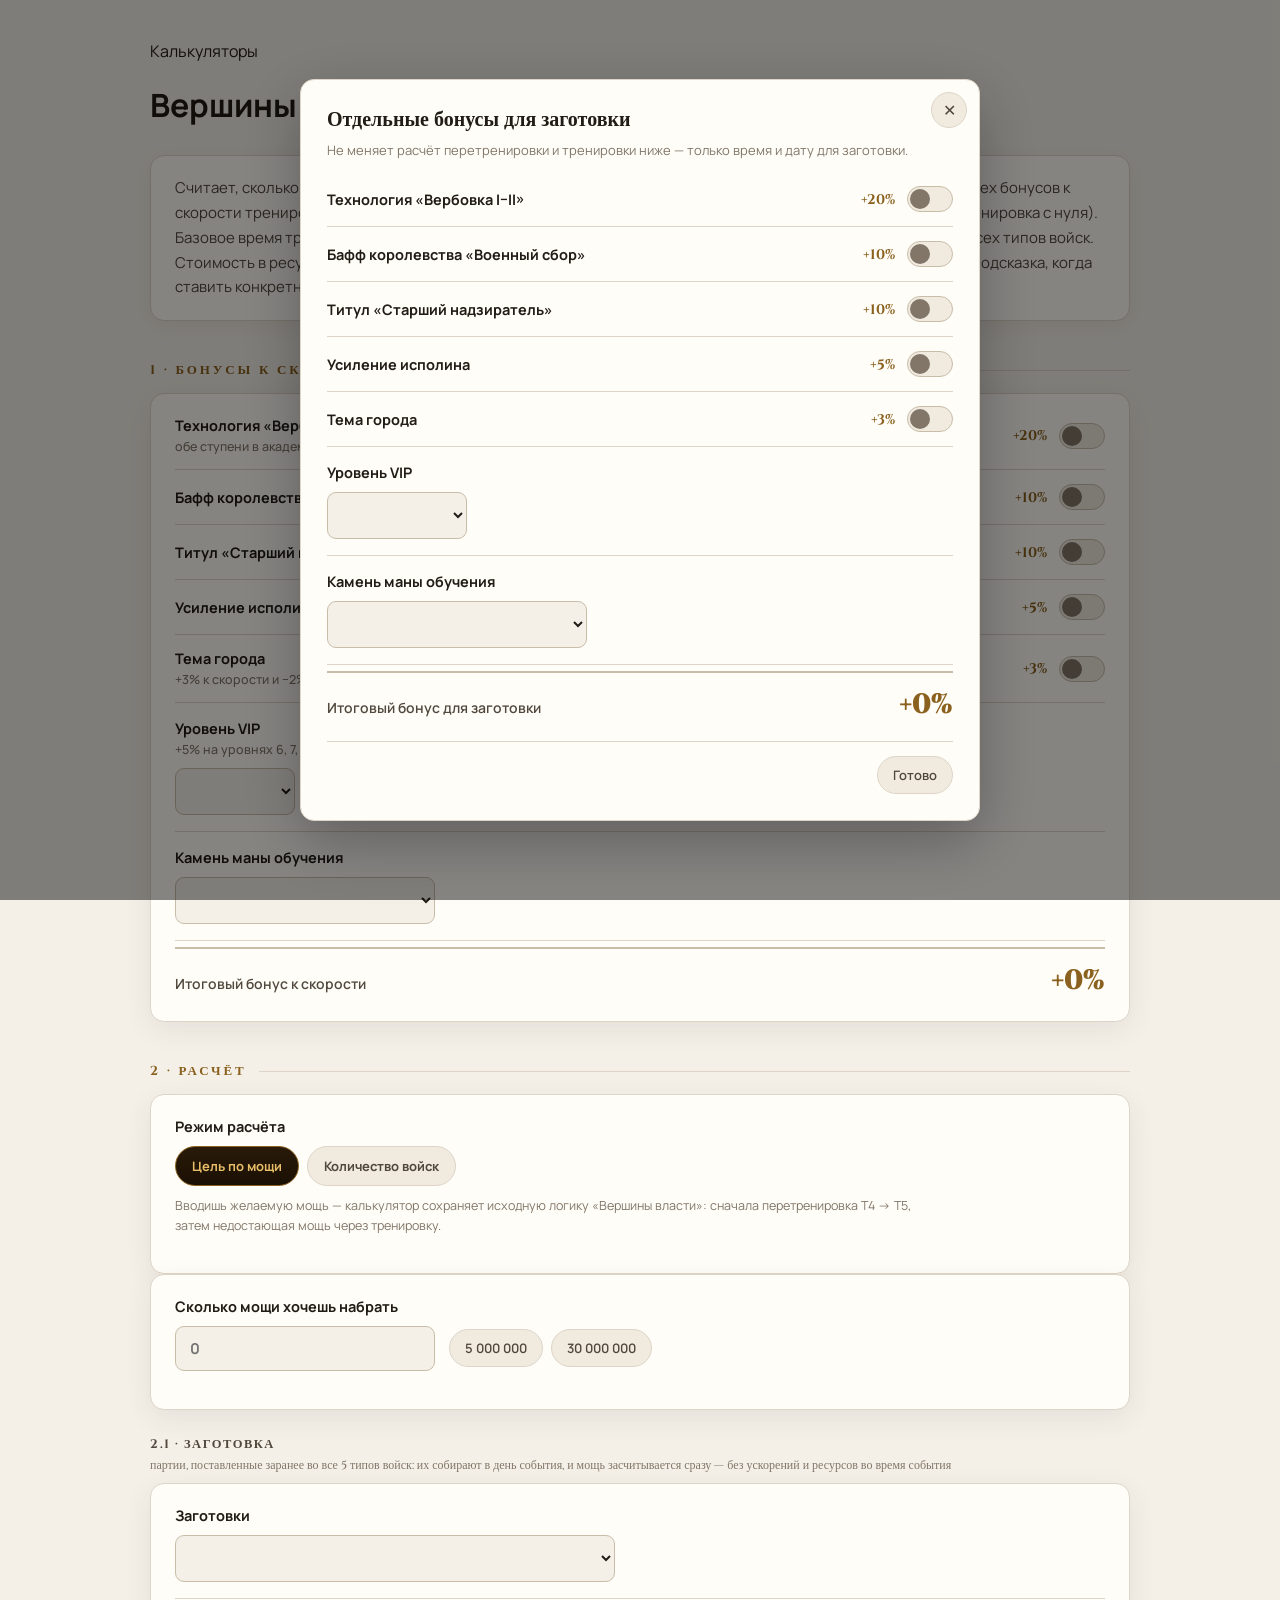
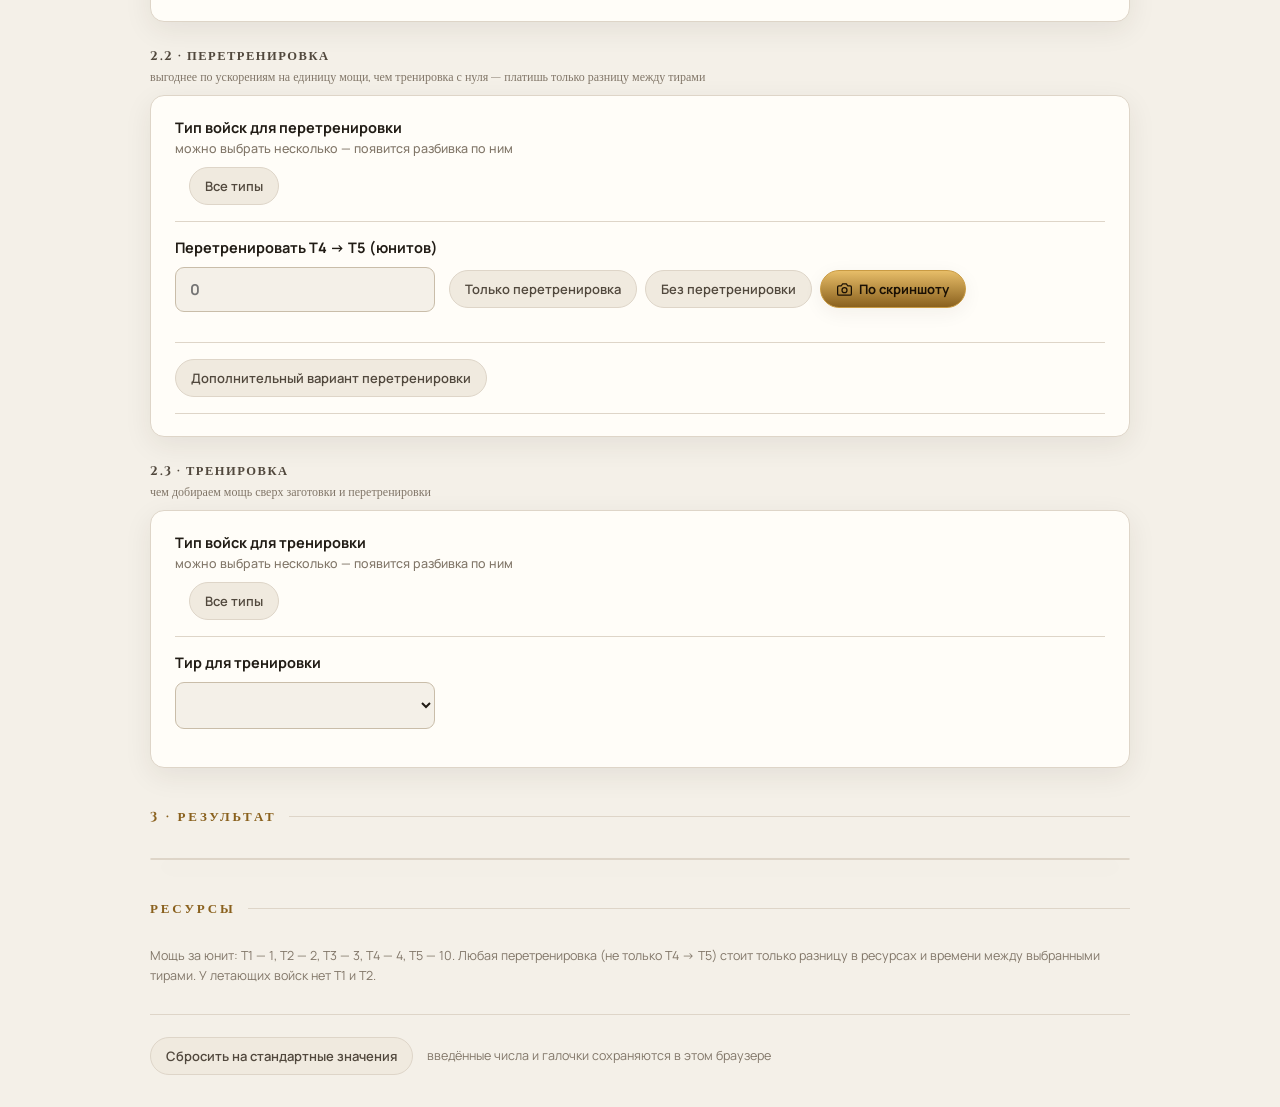
==== commit b9100fdf: "Rename power-peak.html to calculators/power-peak.html" ====
--- a/calculators/power-peak.html
+++ b/calculators/power-peak.html
@@ -19,6 +19,32 @@
 перебивает браузерный [hidden]{display:none} — без этого правила модалка
 остаётся видимой (и её не скрыть через .hidden), несмотря на атрибут. */
 [hidden] { display: none !important; }
+#ppPrepBonusModal[hidden] { display: none !important; }
+#ppPrepBonusModal.vt-modal-backdrop {
+  position: fixed !important; inset: 0 !important; z-index: 99999 !important;
+  display: flex !important; align-items: center !important; justify-content: center !important;
+  padding: 24px !important; box-sizing: border-box;
+  background: rgba(0,0,0,.48) !important;
+  opacity: 1 !important; visibility: visible !important;
+}
+#ppPrepBonusModal .vt-modal {
+  width: min(680px, calc(100vw - 32px)); max-height: min(86vh, 760px);
+  overflow: auto; margin: 0 !important; position: relative; box-sizing: border-box;
+  background: var(--surface) !important; color: var(--ink) !important;
+  border: 1px solid var(--line) !important; border-radius: var(--radius) !important;
+  box-shadow: 0 20px 60px rgba(0,0,0,.28) !important;
+  padding: 26px !important;
+}
+#ppPrepBonusModal .vt-modal-close {
+  position: absolute; top: 12px; right: 12px; width: 36px; height: 36px;
+  display: grid; place-items: center; border: 1px solid var(--line);
+  border-radius: 50%; background: var(--surface-2); color: var(--ink-2);
+  cursor: pointer; z-index: 2;
+}
+#ppPrepBonusModal .vt-modal-close:hover { border-color: var(--gold); color: var(--ink); }
+#ppPrepBonusModal .vt-modal-title { font-family: 'Cinzel',serif; font-size: 20px; font-weight: 700; color: var(--ink); padding-right: 45px; margin-bottom: 8px; }
+#ppPrepBonusModal .vt-modal-sub { color: var(--muted); font-size: 13px; line-height: 1.5; margin-bottom: 12px; }
+#ppPrepBonusModal .vt-modal-btns { display:flex; justify-content:flex-end; gap:10px; margin-top:18px; padding-top:14px; border-top:1px solid var(--line); }
 
 .pp-main { padding: 40px 32px 32px; }
 .pp-wrap { max-width: 980px; margin: 0 auto; }
@@ -184,8 +210,6 @@
 [data-theme="dark"] .chips .chip.active { background:linear-gradient(180deg,var(--gold-bright),var(--gold)); color:#1a1004; border-color:var(--gold-bright); }
 
 /* Бонусы заготовки открываются настоящим модальным окном поверх страницы. */
-#ppPrepBonusModal.vt-modal-backdrop { position:fixed !important; inset:0 !important; z-index:9999 !important; display:grid !important; place-items:center !important; padding:24px !important; box-sizing:border-box; background:rgba(0,0,0,.58); }
-#ppPrepBonusModal .vt-modal { width:min(680px,calc(100vw - 32px)); max-height:min(86vh,760px); overflow:auto; margin:0 !important; position:relative; box-sizing:border-box; }
 @media (max-width:600px){ .pp-main{padding:24px 14px 24px}.pp-card.pad{padding:18px 16px}.pp-tr{grid-template-columns:1fr;gap:5px}.pp-tr.head{display:none}.pp-td{text-align:left}.pp-mode-btn{flex:1} }
 </style>
 </head>
@@ -639,11 +663,13 @@
 prepBonusStoneSel.value = state.prepCustomStone;
 document.getElementById('ppPrepBonusModalTotal').textContent = '+' + totalBonusFrom(state.prepCustomToggles, state.prepCustomVip, state.prepCustomStone) + '%';
 }
-function openPrepBonusModal() { renderPrepBonusModal(); prepBonusModal.hidden = false; }
-function closePrepBonusModal() { prepBonusModal.hidden = true; render(); }
+function openPrepBonusModal() { renderPrepBonusModal(); prepBonusModal.hidden = false; prepBonusModal.setAttribute('aria-hidden','false'); document.body.style.overflow = 'hidden'; }
+function closePrepBonusModal() { prepBonusModal.hidden = true; prepBonusModal.setAttribute('aria-hidden','true'); document.body.style.overflow = ''; render(); }
 document.getElementById('ppPrepBonusModalClose').addEventListener('click', closePrepBonusModal);
 document.getElementById('ppPrepBonusModalDone').addEventListener('click', closePrepBonusModal);
 prepBonusModal.addEventListener('click', function (e) { if (e.target === prepBonusModal) closePrepBonusModal(); });
+document.addEventListener('keydown', function (e) { if (e.key === 'Escape' && !prepBonusModal.hidden) closePrepBonusModal(); });
+prepBonusModal.setAttribute('aria-hidden','true');
 
 document.getElementById('ppPrepCustomBonusOn').addEventListener('change', function (e) {
 state.prepCustomBonusOn = e.target.checked;
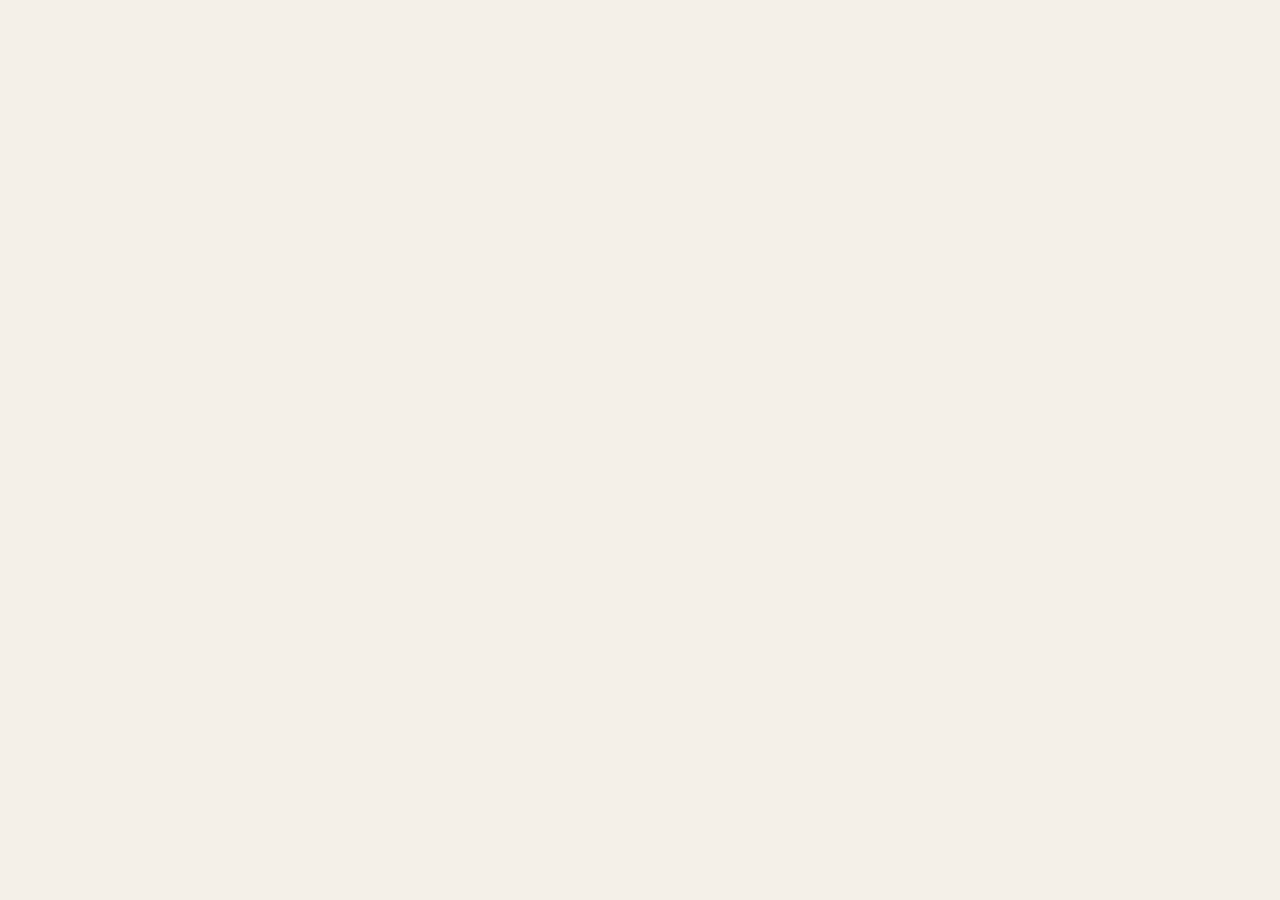
==== commit 8eb5165a: "Rename power-peak.html to calculators/power-peak.html" ====
--- a/calculators/power-peak.html
+++ b/calculators/power-peak.html
@@ -10,1404 +10,6 @@
 <link rel="preconnect" href="https://fonts.gstatic.com" crossorigin>
 <link href="https://fonts.googleapis.com/css2?family=Cinzel:wght@500;700;900&family=Manrope:wght@400;500;600;700&display=swap" rel="stylesheet">
 <link rel="stylesheet" href="../styles.css?v=5e5e803d" />
-<script>
-// Тема ставится до первой отрисовки — иначе при тёмной теме страница моргает светлой.
-try { document.documentElement.setAttribute('data-theme', localStorage.getItem('akame-theme') || 'light'); } catch (e) {}
-</script>
-<style>
-/* .vt-modal-backdrop из общего styles.css задаёт display:grid явно, и это
-перебивает браузерный [hidden]{display:none} — без этого правила модалка
-остаётся видимой (и её не скрыть через .hidden), несмотря на атрибут. */
-[hidden] { display: none !important; }
-#ppPrepBonusModal[hidden] { display: none !important; }
-#ppPrepBonusModal.vt-modal-backdrop {
-  position: fixed !important; inset: 0 !important; z-index: 99999 !important;
-  display: flex !important; align-items: center !important; justify-content: center !important;
-  padding: 24px !important; box-sizing: border-box;
-  background: rgba(0,0,0,.48) !important;
-  opacity: 1 !important; visibility: visible !important;
-}
-#ppPrepBonusModal .vt-modal {
-  width: min(680px, calc(100vw - 32px)); max-height: min(86vh, 760px);
-  overflow: auto; margin: 0 !important; position: relative; box-sizing: border-box;
-  background: var(--surface) !important; color: var(--ink) !important;
-  border: 1px solid var(--line) !important; border-radius: var(--radius) !important;
-  box-shadow: 0 20px 60px rgba(0,0,0,.28) !important;
-  padding: 26px !important;
-}
-#ppPrepBonusModal .vt-modal-close {
-  position: absolute; top: 12px; right: 12px; width: 36px; height: 36px;
-  display: grid; place-items: center; border: 1px solid var(--line);
-  border-radius: 50%; background: var(--surface-2); color: var(--ink-2);
-  cursor: pointer; z-index: 2;
-}
-#ppPrepBonusModal .vt-modal-close:hover { border-color: var(--gold); color: var(--ink); }
-#ppPrepBonusModal .vt-modal-title { font-family: 'Cinzel',serif; font-size: 20px; font-weight: 700; color: var(--ink); padding-right: 45px; margin-bottom: 8px; }
-#ppPrepBonusModal .vt-modal-sub { color: var(--muted); font-size: 13px; line-height: 1.5; margin-bottom: 12px; }
-#ppPrepBonusModal .vt-modal-btns { display:flex; justify-content:flex-end; gap:10px; margin-top:18px; padding-top:14px; border-top:1px solid var(--line); }
 
-.pp-main { padding: 40px 32px 32px; }
-.pp-wrap { max-width: 980px; margin: 0 auto; }
-.pp-back { display: inline-flex; align-items: center; gap: 7px; font-size: 13px; font-weight: 600; color: var(--muted); margin-bottom: 18px; }
-.pp-back:hover { color: var(--gold-deep); }
-[data-theme="dark"] .pp-back:hover { color: var(--gold-bright); }
-
-.pp-lead { background: var(--surface); border: 1px solid var(--line); border-radius: var(--radius); padding: 20px 24px; margin: 28px 0 40px; color: var(--ink-2); font-size: 15px; line-height: 1.65; box-shadow: var(--shadow-soft); }
-.pp-lead b { color: var(--ink); }
-
-.pp-step { font-family: 'Cinzel', serif; font-size: 13px; font-weight: 700; letter-spacing: 0.22em; text-transform: uppercase; color: var(--gold-deep); margin: 40px 0 14px; display: flex; align-items: center; gap: 12px; }
-[data-theme="dark"] .pp-step { color: var(--gold-bright); }
-.pp-step::after { content: ''; flex: 1; height: 1px; background: var(--line); }
-
-.pp-subhead { font-family: 'Cinzel', serif; font-size: 12.5px; font-weight: 700; letter-spacing: 0.12em; text-transform: uppercase; color: var(--ink-2); margin: 26px 0 10px; }
-.pp-subhead .sub { display: block; font-size: 12px; font-weight: 500; letter-spacing: normal; text-transform: none; color: var(--muted); margin-top: 4px; }
-
-.pp-card { background: var(--surface); border: 1px solid var(--line); border-radius: var(--radius); padding: 8px 24px; box-shadow: var(--shadow-card); }
-.pp-card.pad { padding: 22px 24px; }
-
-.pp-row { display: flex; align-items: center; justify-content: space-between; gap: 16px; padding: 14px 0; border-bottom: 1px solid var(--line); cursor: pointer; user-select: none; }
-.pp-row:last-child { border-bottom: none; }
-.pp-row-lbl { font-size: 14.5px; font-weight: 700; color: var(--ink); }
-.pp-row-lbl .sub { display: block; font-size: 12.5px; font-weight: 500; color: var(--muted); margin-top: 3px; }
-.pp-row-right { display: flex; align-items: center; gap: 12px; flex-shrink: 0; }
-.pp-bonus { font-family: 'Cinzel', serif; font-size: 14px; font-weight: 700; color: var(--gold-deep); white-space: nowrap; }
-[data-theme="dark"] .pp-bonus { color: var(--gold-bright); }
-
-.pp-sw { width: 46px; height: 26px; border-radius: 999px; background: var(--surface-2); border: 1px solid var(--line-strong); position: relative; flex-shrink: 0; transition: background 0.2s, border-color 0.2s; }
-.pp-sw.on { background: linear-gradient(180deg, var(--gold-bright), var(--gold-deep)); border-color: var(--gold-deep); }
-.pp-sw-knob { position: absolute; top: 2px; left: 2px; width: 20px; height: 20px; border-radius: 50%; background: var(--muted); transition: transform 0.2s, background 0.2s; }
-.pp-sw.on .pp-sw-knob { transform: translateX(20px); background: #fffaf0; }
-
-.pp-field { padding: 16px 0; border-bottom: 1px solid var(--line); }
-.pp-field:last-child { border-bottom: none; }
-.pp-card.pad .pp-field:first-child { padding-top: 0; }
-.pp-label { display: block; font-size: 14.5px; font-weight: 700; color: var(--ink); margin-bottom: 10px; }
-.pp-label .sub { display: block; font-size: 12.5px; font-weight: 500; color: var(--muted); margin-top: 3px; }
-
-.pp-input, .pp-select { width: 100%; max-width: 260px; background: var(--bg); border: 1px solid var(--line-strong); border-radius: var(--radius-sm); color: var(--ink); font: 700 15px 'Manrope', sans-serif; padding: 11px 14px; transition: border-color 0.15s, box-shadow 0.15s; }
-.pp-select { cursor: pointer; }
-.pp-input:focus, .pp-select:focus { outline: none; border-color: var(--gold); box-shadow: 0 0 0 3px rgba(212,165,72,0.18); }
-.pp-inline { display: flex; align-items: center; gap: 14px; flex-wrap: wrap; }
-
-.pp-total { display: flex; align-items: baseline; justify-content: space-between; gap: 16px; padding: 18px 0 4px; margin-top: 6px; border-top: 2px solid var(--line-strong); }
-.pp-total-lbl { font-size: 14px; font-weight: 600; color: var(--ink-2); }
-.pp-total-val { font-family: 'Cinzel', serif; font-size: 28px; font-weight: 900; color: var(--gold-deep); line-height: 1; }
-[data-theme="dark"] .pp-total-val { color: var(--gold-bright); }
-.pp-total-sub { font-size: 12.5px; color: var(--muted); padding-bottom: 14px; }
-
-.pp-quick-row { display: flex; gap: 8px; flex-wrap: wrap; }
-.pp-quick { padding: 9px 15px; border-radius: 999px; background: var(--surface-2); color: var(--ink-2); border: 1px solid var(--line); font: 600 13px 'Manrope', sans-serif; cursor: pointer; white-space: nowrap; transition: all 0.2s; }
-.pp-quick:hover { border-color: var(--gold); color: var(--ink); }
-.pp-quick:disabled { opacity: 0.45; cursor: default; border-color: var(--line); color: var(--muted); }
-.pp-quick.active { border-color: var(--gold-deep); color: var(--ink); background: linear-gradient(180deg, #2a1a08 0%, #1a1004 100%); color: var(--gold-bright); }
-[data-theme="dark"] .pp-quick.active { background: linear-gradient(180deg, var(--gold-bright), var(--gold)); color: #1a1004; border-color: var(--gold-bright); }
-
-.pp-split-after { margin-top: 20px; }
-.pp-split-hdr { font-size: 13.5px; font-weight: 700; color: var(--ink-2); margin-bottom: 10px; }
-.pp-split-hdr b { font-family: 'Cinzel', serif; color: var(--gold-deep); font-size: 15px; }
-[data-theme="dark"] .pp-split-hdr b { color: var(--gold-bright); }
-.pp-split-bar { position: relative; height: 28px; border-radius: var(--radius-sm); background: var(--bg); border: 1px solid var(--line); display: flex; overflow: hidden; }
-.pp-split-seg { height: 100%; flex-shrink: 0; }
-.pp-split-handle { position: absolute; top: 50%; width: 16px; height: 16px; border-radius: 50%; background: var(--surface); border: 2px solid var(--ink-2); transform: translate(-50%,-50%); cursor: ew-resize; box-shadow: 0 2px 6px rgba(0,0,0,0.3); touch-action: none; z-index: 2; transition: border-color 0.12s; }
-.pp-split-handle:hover, .pp-split-handle.dragging { border-color: var(--gold-deep); background: var(--gold-bright); }
-.pp-split-inputs { display: grid; grid-template-columns: repeat(auto-fit, minmax(118px, 1fr)); gap: 10px; margin-top: 12px; }
-.pp-split-in { display: flex; flex-direction: column; gap: 6px; min-width: 0; }
-.pp-split-in-lbl { display: flex; align-items: center; gap: 6px; font-size: 11px; font-weight: 700; color: var(--muted); text-transform: uppercase; letter-spacing: 0.04em; white-space: nowrap; overflow: hidden; text-overflow: ellipsis; }
-.pp-split-dot { width: 9px; height: 9px; border-radius: 50%; flex-shrink: 0; }
-.pp-split-in input { width: 100%; background: var(--bg); border: 1px solid var(--line-strong); border-radius: var(--radius-sm); color: var(--ink); font: 700 14px 'Manrope', sans-serif; padding: 9px 6px; text-align: center; min-width: 0; }
-.pp-split-in input:focus { outline: none; border-color: var(--gold); }
-
-.pp-tiles { display: grid; grid-template-columns: repeat(auto-fit, minmax(220px, 1fr)); gap: 18px; }
-.pp-tile { background: var(--surface); border: 1px solid var(--line); border-radius: var(--radius); padding: 20px 22px; box-shadow: var(--shadow-card); }
-.pp-tile.hero { background: linear-gradient(180deg, color-mix(in srgb, var(--gold-bright) 22%, var(--surface)) 0%, var(--surface) 100%); border-color: var(--gold); }
-.pp-tile-lbl { font-size: 11.5px; font-weight: 700; letter-spacing: 0.1em; text-transform: uppercase; color: var(--muted); margin-bottom: 10px; }
-.pp-tile-val { font-family: 'Cinzel', serif; font-size: 30px; font-weight: 900; color: var(--ink); line-height: 1.1; word-break: break-word; }
-.pp-tile-val.time { font-size: 24px; color: var(--gold-deep); }
-[data-theme="dark"] .pp-tile-val.time { color: var(--gold-bright); }
-.pp-tile-sub { font-size: 12.5px; color: var(--muted); margin-top: 8px; }
-
-.pp-table { background: var(--surface); border: 1px solid var(--line); border-radius: var(--radius); overflow: hidden; margin-top: 18px; box-shadow: var(--shadow-card); }
-.pp-tr { display: grid; grid-template-columns: 1.6fr repeat(3, 1fr); gap: 14px; align-items: center; padding: 15px 22px; border-bottom: 1px solid var(--line); font-size: 14px; }
-.pp-tr:last-child { border-bottom: none; }
-.pp-tr.head { background: var(--surface-2); font-size: 11px; font-weight: 700; letter-spacing: 0.08em; text-transform: uppercase; color: var(--muted); padding: 11px 22px; }
-.pp-td-name { font-weight: 700; color: var(--ink); }
-.pp-td-name .sub { display: block; font-size: 12px; font-weight: 500; color: var(--muted); margin-top: 2px; }
-.pp-td { text-align: right; font-weight: 700; color: var(--ink-2); white-space: nowrap; }
-.pp-td.gold { color: var(--gold-deep); }
-[data-theme="dark"] .pp-td.gold { color: var(--gold-bright); }
-
-.pp-res { display: grid; grid-template-columns: repeat(auto-fit, minmax(150px, 1fr)); gap: 14px; }
-.pp-res-item { background: var(--surface); border: 1px solid var(--line); border-radius: var(--radius); padding: 16px 18px; display: flex; align-items: center; gap: 13px; box-shadow: var(--shadow-soft); }
-.pp-res-ico { width: 36px; height: 36px; flex-shrink: 0; object-fit: contain; }
-.pp-res-name { font-size: 11.5px; font-weight: 700; letter-spacing: 0.06em; text-transform: uppercase; color: var(--muted); }
-.pp-res-val { font-family: 'Cinzel', serif; font-size: 19px; font-weight: 700; color: var(--ink); margin-top: 3px; }
-
-.pp-note { border: 1px dashed var(--line-strong); border-radius: var(--radius-sm); padding: 14px 18px; font-size: 13px; color: var(--muted); line-height: 1.6; margin-top: 16px; }
-.pp-hint { font-size: 12.5px; color: var(--muted); margin-top: 14px; line-height: 1.6; }
-.pp-reset-row { display: flex; align-items: center; gap: 14px; flex-wrap: wrap; margin-top: 28px; padding-top: 22px; border-top: 1px solid var(--line); }
-.pp-reset-note { font-size: 12.5px; color: var(--muted); }
-.pp-prep-info { font-size: 13px; font-weight: 600; color: var(--gold-deep); margin-top: 8px; }
-.pp-prep-info:empty { display: none; }
-[data-theme="dark"] .pp-prep-info { color: var(--gold-bright); }
-
-.pp-bonus-row { display: flex; align-items: center; justify-content: space-between; gap: 14px; flex-wrap: wrap; }
-.pp-check { display: inline-flex; align-items: center; gap: 7px; font-size: 12.5px; font-weight: 600; color: var(--ink-2); cursor: pointer; white-space: nowrap; }
-.pp-check input { width: 16px; height: 16px; accent-color: var(--gold-deep); cursor: pointer; }
-.pp-advice { font-size: 13px; font-weight: 600; color: var(--ink-2); margin-top: 10px; line-height: 1.55; }
-.pp-advice:empty { display: none; }
-.pp-label-note { font-size: 12.5px; font-weight: 500; color: var(--muted); text-transform: none; letter-spacing: normal; }
-.pp-inline-edit { background: none; border: none; padding: 0; font: inherit; font-weight: 700; color: var(--gold-deep); border-bottom: 1px dashed var(--gold-deep); cursor: pointer; }
-[data-theme="dark"] .pp-inline-edit { color: var(--gold-bright); border-bottom-color: var(--gold-bright); }
-.pp-inline-edit:hover { opacity: 0.8; }
-.pp-advice input[type="datetime-local"] { background: var(--bg); border: 1px solid var(--line-strong); border-radius: var(--radius-sm); color: var(--ink); font: 700 13px 'Manrope', sans-serif; padding: 6px 8px; }
-
-.pp-scan-btn { margin-left: auto; display: inline-flex; align-items: center; gap: 7px; padding: 9px 16px; border-radius: 999px; border: 1px solid var(--gold); background: linear-gradient(180deg, var(--gold-bright), var(--gold-deep)); color: #1a1004; font: 700 13px 'Manrope', sans-serif; cursor: pointer; white-space: nowrap; transition: filter 0.2s, transform 0.2s; box-shadow: var(--shadow-soft); }
-.pp-scan-btn:hover { filter: brightness(1.08); transform: translateY(-1px); }
-.pp-scan-btn:disabled { opacity: 0.65; cursor: default; transform: none; }
-.pp-spin { animation: pp-spin 0.8s linear infinite; }
-@keyframes pp-spin { to { transform: rotate(360deg); } }
-.pp-scan-available { display: flex; align-items: center; gap: 12px; flex-wrap: wrap; margin-top: 10px; padding: 12px 16px; border: 1px dashed var(--gold); border-radius: var(--radius-sm); background: color-mix(in srgb, var(--gold-bright) 8%, transparent); font-size: 12.5px; color: var(--ink-2); line-height: 1.6; }
-.pp-scan-available b { color: var(--ink); }
-
-@media (max-width: 760px) {
-.pp-main { padding: 28px 16px 24px; }
-.pp-card, .pp-card.pad { padding-left: 18px; padding-right: 18px; }
-.pp-input { max-width: none; }
-/* Шапка таблицы на телефоне не помещается, поэтому подписи колонок
-переезжают в сами ячейки. */
-.pp-tr { grid-template-columns: 1fr; gap: 4px; padding: 14px 18px; }
-.pp-tr.head { display: none; }
-.pp-td { display: flex; justify-content: space-between; align-items: baseline; text-align: left; }
-.pp-td::before { content: attr(data-l); font-size: 11.5px; font-weight: 700; letter-spacing: 0.06em; text-transform: uppercase; color: var(--muted); }
-.pp-td-name { margin-bottom: 8px; }
-.pp-tile-val { font-size: 26px; }
-}
-</style>
-
-<style>
-/* Дополнения для режима ручного количества — исходный CSS калькулятора сохранён выше. */
-.pp-mode-card { margin-top: 14px; }
-.pp-mode-switch { display:flex; gap:8px; flex-wrap:wrap; }
-.pp-mode-btn { border:1px solid var(--line); background:var(--surface-2); color:var(--ink-2); border-radius:999px; padding:10px 16px; font:700 13px 'Manrope',sans-serif; cursor:pointer; }
-.pp-mode-btn.active { background:linear-gradient(180deg,#2a1a08 0%,#1a1004 100%); color:var(--gold-bright); border-color:var(--gold-deep); }
-[data-theme="dark"] .pp-mode-btn.active { background:linear-gradient(180deg,var(--gold-bright),var(--gold)); color:#1a1004; }
-.pp-mode-desc { margin-top:10px; font-size:12.5px; line-height:1.55; color:var(--muted); max-width:760px; }
-.pp-manual-grid { display:grid; grid-template-columns:repeat(auto-fit,minmax(170px,1fr)); gap:12px; margin-top:14px; }
-.pp-manual-input { display:flex; flex-direction:column; gap:7px; }
-.pp-manual-name { font-size:12px; font-weight:700; color:var(--muted); }
-.pp-manual-input .pp-input { max-width:none; box-sizing:border-box; }
-.pp-tier-mode-switch { display:flex; gap:8px; flex-wrap:wrap; margin-top:10px; }
-.pp-tier-common-wrap { margin-top:8px; }
-.pp-manual-fresh-item { min-width:0; }
-.pp-personal-tier { display:flex; flex-direction:column; gap:7px; margin-bottom:8px; }
-.pp-personal-tier .pp-select { max-width:none; box-sizing:border-box; }
-
-/* Локальные чипы типов войск выглядят и ведут себя как кнопка «Все типы». */
-.chips { display:flex; gap:8px; flex-wrap:wrap; }
-.chips .chip { padding:9px 15px; border-radius:999px; background:var(--surface-2); color:var(--ink-2); border:1px solid var(--line); font:600 13px 'Manrope',sans-serif; cursor:pointer; white-space:nowrap; transition:all .2s; }
-.chips .chip:hover { border-color:var(--gold); color:var(--ink); }
-.chips .chip.active { border-color:var(--gold-deep); color:var(--gold-bright); background:linear-gradient(180deg,#2a1a08 0%,#1a1004 100%); }
-[data-theme="dark"] .chips .chip.active { background:linear-gradient(180deg,var(--gold-bright),var(--gold)); color:#1a1004; border-color:var(--gold-bright); }
-
-/* Бонусы заготовки открываются настоящим модальным окном поверх страницы. */
-@media (max-width:600px){ .pp-main{padding:24px 14px 24px}.pp-card.pad{padding:18px 16px}.pp-tr{grid-template-columns:1fr;gap:5px}.pp-tr.head{display:none}.pp-td{text-align:left}.pp-mode-btn{flex:1} }
-</style>
-</head>
-<body>
-
-<main class="pp-main">
-<div class="pp-wrap">
-
-<div class="section-head" style="margin-bottom:0;">
-<div>
-<div class="section-eyebrow">Калькуляторы</div>
-<h1 class="section-title">Вершины власти</h1>
-</div>
-</div>
-
-<div class="pp-lead">
-Считает, сколько <b>ускорений</b> и <b>ресурсов</b> уйдёт на тренировку войск, чтобы набрать нужную <b>мощь</b> — с учётом всех бонусов к скорости тренировки и перетренировки между тирами (она выгоднее по ускорениям на единицу мощи, чем тренировка с нуля). Базовое время тренировки одного юнита без бонусов — 15 / 30 / 60 / 80 / 120 секунд для T1–T5, одинаково для всех типов войск. Стоимость в ресурсах бонусами к скорости не меняется. Актуальные даты событий — на странице <a href="../calendar.html">календаря</a>; подсказка, когда ставить конкретную заготовку, — в разделе 2.1 ниже.
-</div>
-
-<div class="pp-step">1 · Бонусы к скорости тренировки</div>
-<div class="pp-card" id="ppToggles">
-<div class="pp-row" data-toggle="recruit">
-<div class="pp-row-lbl">Технология «Вербовка I–II»
-<span class="sub">обе ступени в академии</span>
-</div>
-<div class="pp-row-right"><span class="pp-bonus">+20%</span><div class="pp-sw"><div class="pp-sw-knob"></div></div></div>
-</div>
-<div class="pp-row" data-toggle="kingdom">
-<div class="pp-row-lbl">Бафф королевства «Военный сбор»</div>
-<div class="pp-row-right"><span class="pp-bonus">+10%</span><div class="pp-sw"><div class="pp-sw-knob"></div></div></div>
-</div>
-<div class="pp-row" data-toggle="title">
-<div class="pp-row-lbl">Титул «Старший надзиратель»</div>
-<div class="pp-row-right"><span class="pp-bonus">+10%</span><div class="pp-sw"><div class="pp-sw-knob"></div></div></div>
-</div>
-<div class="pp-row" data-toggle="titan">
-<div class="pp-row-lbl">Усиление исполина</div>
-<div class="pp-row-right"><span class="pp-bonus">+5%</span><div class="pp-sw"><div class="pp-sw-knob"></div></div></div>
-</div>
-<div class="pp-row" data-toggle="cityTheme">
-<div class="pp-row-lbl">Тема города
-<span class="sub">+3% к скорости и −2% к затратам ресурсов</span>
-</div>
-<div class="pp-row-right"><span class="pp-bonus">+3%</span><div class="pp-sw"><div class="pp-sw-knob"></div></div></div>
-</div>
-
-<div class="pp-field">
-<label class="pp-label">Уровень VIP
-<span class="sub">+5% на уровнях 6, 7, 10 и 14 — максимум +20%</span>
-</label>
-<div class="pp-inline">
-<select id="ppVip" class="pp-select" style="max-width:120px;"></select>
-<span class="pp-bonus" id="ppVipBonus">+0%</span>
-</div>
-</div>
-
-<div class="pp-field">
-<label class="pp-label">Камень маны обучения</label>
-<select id="ppStone" class="pp-select"></select>
-</div>
-
-<div class="pp-total">
-<span class="pp-total-lbl">Итоговый бонус к скорости</span>
-<span class="pp-total-val" id="ppTotalBonus">+0%</span>
-</div>
-<div class="pp-total-sub" id="ppTotalSub"></div>
-</div>
-
-<div class="pp-step">2 · Расчёт</div>
-<div class="pp-card pad pp-mode-card">
-<div class="pp-field">
-<label class="pp-label">Режим расчёта</label>
-<div class="pp-mode-switch" id="ppModeSwitch">
-<button type="button" class="pp-mode-btn active" data-mode="target">Цель по мощи</button>
-<button type="button" class="pp-mode-btn" data-mode="manual">Количество войск</button>
-</div>
-<div class="pp-mode-desc" id="ppModeDesc">Вводишь желаемую мощь — калькулятор сохраняет исходную логику «Вершины власти»: сначала перетренировка T4 → T5, затем недостающая мощь через тренировку.</div>
-</div>
-</div>
-<div class="pp-card pad" id="ppTargetCard">
-<div class="pp-field">
-<label class="pp-label">Сколько мощи хочешь набрать</label>
-<div class="pp-inline">
-<input type="text" id="ppTarget" class="pp-input" placeholder="0" inputmode="numeric" autocomplete="off">
-<div class="pp-quick-row">
-<button type="button" class="pp-quick" data-target="5000000">5 000 000</button>
-<button type="button" class="pp-quick" data-target="30000000">30 000 000</button>
-</div>
-</div>
-</div>
-</div>
-
-<div class="pp-subhead">2.1 · Заготовка
-<span class="sub">партии, поставленные заранее во все 5 типов войск: их собирают в день события, и мощь засчитывается сразу — без ускорений и ресурсов во время события</span>
-</div>
-<div class="pp-card pad">
-<div class="pp-field">
-<label class="pp-label">Заготовки</label>
-<select id="ppPrep" class="pp-select" style="max-width:440px;"></select>
-<div class="pp-prep-info" id="ppPrepInfo"></div>
-</div>
-
-<div class="pp-field" id="ppPrepTimeField" style="display:none;">
-<div class="pp-bonus-row">
-<label class="pp-label" style="margin-bottom:0;">Время тренировки заготовки
-<span class="sub" id="ppPrepBonusHint"></span>
-</label>
-<div class="pp-inline" style="gap:10px;">
-<label class="pp-check">
-<input type="checkbox" id="ppPrepCustomBonusOn">
-Отдельные бонусы для заготовки
-</label>
-<button type="button" class="pp-quick" id="ppPrepBonusEdit" style="display:none;">Настроить</button>
-</div>
-</div>
-<div class="pp-inline" style="margin-top:10px;">
-<span class="pp-bonus" style="font-size:19px;" id="ppPrepTimeValue"></span>
-</div>
-<div class="pp-advice" id="ppPrepAdvice"></div>
-</div>
-</div>
-
-<div class="pp-subhead">2.2 · Перетренировка
-<span class="sub">выгоднее по ускорениям на единицу мощи, чем тренировка с нуля — платишь только разницу между тирами</span>
-</div>
-<div class="pp-card pad">
-<div class="pp-field pp-target-retrain-controls">
-<label class="pp-label">Тип войск для перетренировки
-<span class="sub">можно выбрать несколько — появится разбивка по ним</span>
-</label>
-<div class="pp-inline">
-<div class="chips" id="ppRetrainTypeChips"></div>
-<button type="button" class="pp-quick" id="ppRetrainAllTypes">Все типы</button>
-</div>
-</div>
-
-<div class="pp-field pp-manual-retrain-ui" id="ppManualRetrainUI" hidden>
-<label class="pp-label">Перетренировка T4 → T5
-<span class="sub">введите количество отдельно для каждого типа войск</span>
-</label>
-<div class="pp-manual-grid" id="ppManualRetrainInputs"></div>
-</div>
-
-<div class="pp-field pp-target-retrain-amount">
-<label class="pp-label">Перетренировать T4 → T5 (юнитов)</label>
-<div class="pp-inline">
-<input type="text" id="ppRetrain" class="pp-input" placeholder="0" inputmode="numeric" autocomplete="off">
-<div class="pp-quick-row">
-<button type="button" class="pp-quick" id="ppOnlyRetrain">Только перетренировка</button>
-<button type="button" class="pp-quick" id="ppNoRetrain">Без перетренировки</button>
-<button type="button" class="pp-scan-btn" id="ppScanBtn">
-<svg viewBox="0 0 24 24" width="15" height="15" fill="none" stroke="currentColor" stroke-width="2" stroke-linecap="round" stroke-linejoin="round"><path d="M23 19a2 2 0 0 1-2 2H3a2 2 0 0 1-2-2V8a2 2 0 0 1 2-2h4l2-3h6l2 3h4a2 2 0 0 1 2 2z"/><circle cx="12" cy="13" r="4"/></svg>
-По скриншоту
-</button>
-<input type="file" id="ppScanFile" accept="image/*" hidden>
-</div>
-</div>
-<div class="pp-hint" id="ppScanResult"></div>
-<div class="pp-scan-available" id="ppScanAvailable" hidden>
-<span id="ppScanAvailableText"></span>
-<button type="button" class="pp-quick" id="ppScanAvailableReset">Сбросить</button>
-</div>
-</div>
-
-<div class="pp-field pp-split-area" id="ppSplitRetrainArea" style="display:none;">
-<div class="pp-split-hdr">Перетренировка T4 → T5 — всего <b id="ppSplitRetrainTotal">0</b></div>
-<div class="pp-split-bar" id="ppSplitBarRetrain"></div>
-<div class="pp-split-inputs" id="ppSplitInputsRetrain"></div>
-</div>
-
-<div class="pp-field">
-<button type="button" class="pp-quick" id="ppExtraRetrainToggle">Дополнительный вариант перетренировки</button>
-</div>
-
-<div class="pp-field" id="ppExtraRetrainArea" style="display:none;">
-<label class="pp-label">Ещё один диапазон
-<span class="sub">в дополнение к T4 → T5 выше — заполни руками, сколько юнитов каждого типа переводишь</span>
-</label>
-<select id="ppExtraRetrainRange" class="pp-select" style="max-width:220px;"></select>
-<div class="pp-split-inputs" id="ppExtraRetrainInputs" style="margin-top:14px;"></div>
-</div>
-</div>
-
-<div class="pp-subhead">2.3 · Тренировка
-<span class="sub">чем добираем мощь сверх заготовки и перетренировки</span>
-</div>
-<div class="pp-card pad">
-<div class="pp-field pp-target-fresh-controls">
-<label class="pp-label">Тип войск для тренировки
-<span class="sub">можно выбрать несколько — появится разбивка по ним</span>
-</label>
-<div class="pp-inline">
-<div class="chips" id="ppFreshTypeChips"></div>
-<button type="button" class="pp-quick" id="ppFreshAllTypes">Все типы</button>
-</div>
-</div>
-
-<div class="pp-field pp-manual-fresh-ui" id="ppManualFreshUI" hidden>
-<label class="pp-label">Тренировка с нуля</label>
-<div class="pp-tier-mode-switch" id="ppManualTierMode">
-<button type="button" class="pp-mode-btn active" data-tier-mode="common">Общий тир для всех</button>
-<button type="button" class="pp-mode-btn" data-tier-mode="personal">Персональный тир</button>
-</div>
-<div id="ppManualCommonTierWrap" class="pp-tier-common-wrap">
-<label class="pp-label" style="margin-top:14px;">Тир для всех типов</label>
-<select id="ppManualCommonTier" class="pp-select"></select>
-</div>
-<div class="pp-manual-grid" id="ppManualFreshInputs"></div>
-</div>
-
-<div class="pp-field pp-target-fresh-tier">
-<label class="pp-label">Тир для тренировки</label>
-<select id="ppFreshTier" class="pp-select"></select>
-<div class="pp-split-area pp-split-after" id="ppSplitFreshArea" style="display:none;">
-<div class="pp-split-hdr">Тренировка с нуля — всего <b id="ppSplitFreshTotal">0</b></div>
-<div class="pp-split-bar" id="ppSplitBarFresh"></div>
-<div class="pp-split-inputs" id="ppSplitInputsFresh"></div>
-</div>
-</div>
-</div>
-
-<div class="pp-step">3 · Результат</div>
-<div class="pp-tiles" id="ppTiles"></div>
-<div class="pp-table" id="ppTable"></div>
-
-<div class="pp-step">Ресурсы</div>
-<div class="pp-res" id="ppRes"></div>
-<div id="ppNotes"></div>
-
-<div class="pp-hint">Мощь за юнит: T1 — 1, T2 — 2, T3 — 3, T4 — 4, T5 — 10. Любая перетренировка (не только T4 → T5) стоит только разницу в ресурсах и времени между выбранными тирами. У летающих войск нет T1 и T2.</div>
-
-<div class="pp-reset-row">
-<button type="button" class="pp-quick" id="ppReset">Сбросить на стандартные значения</button>
-<span class="pp-reset-note">введённые числа и галочки сохраняются в этом браузере</span>
-</div>
-
-</div>
-</main>
-
-<div class="vt-modal-backdrop" id="ppPrepBonusModal" hidden>
-<div class="vt-modal" role="dialog" aria-modal="true">
-<button class="vt-modal-close" id="ppPrepBonusModalClose" aria-label="Закрыть">✕</button>
-<div class="vt-modal-title">Отдельные бонусы для заготовки</div>
-<div class="vt-modal-sub">Не меняет расчёт перетренировки и тренировки ниже — только время и дату для заготовки.</div>
-
-<div class="pp-row" data-ptoggle="recruit">
-<div class="pp-row-lbl">Технология «Вербовка I–II»</div>
-<div class="pp-row-right"><span class="pp-bonus">+20%</span><div class="pp-sw"><div class="pp-sw-knob"></div></div></div>
-</div>
-<div class="pp-row" data-ptoggle="kingdom">
-<div class="pp-row-lbl">Бафф королевства «Военный сбор»</div>
-<div class="pp-row-right"><span class="pp-bonus">+10%</span><div class="pp-sw"><div class="pp-sw-knob"></div></div></div>
-</div>
-<div class="pp-row" data-ptoggle="title">
-<div class="pp-row-lbl">Титул «Старший надзиратель»</div>
-<div class="pp-row-right"><span class="pp-bonus">+10%</span><div class="pp-sw"><div class="pp-sw-knob"></div></div></div>
-</div>
-<div class="pp-row" data-ptoggle="titan">
-<div class="pp-row-lbl">Усиление исполина</div>
-<div class="pp-row-right"><span class="pp-bonus">+5%</span><div class="pp-sw"><div class="pp-sw-knob"></div></div></div>
-</div>
-<div class="pp-row" data-ptoggle="cityTheme">
-<div class="pp-row-lbl">Тема города</div>
-<div class="pp-row-right"><span class="pp-bonus">+3%</span><div class="pp-sw"><div class="pp-sw-knob"></div></div></div>
-</div>
-
-<div class="pp-field">
-<label class="pp-label">Уровень VIP</label>
-<select id="ppPrepBonusVip" class="pp-select" style="max-width:140px;"></select>
-</div>
-<div class="pp-field">
-<label class="pp-label">Камень маны обучения</label>
-<select id="ppPrepBonusStone" class="pp-select"></select>
-</div>
-
-<div class="pp-total">
-<span class="pp-total-lbl">Итоговый бонус для заготовки</span>
-<span class="pp-total-val" id="ppPrepBonusModalTotal">+0%</span>
-</div>
-
-<div class="vt-modal-btns">
-<button type="button" class="pp-quick" id="ppPrepBonusModalDone">Готово</button>
-</div>
-</div>
-</div>
-
-<script>
-(function () {
-'use strict';
-
-// ── Тема ──
-var SUN = '<svg viewBox="0 0 24 24" width="18" height="18" fill="none" stroke="currentColor" stroke-width="2" stroke-linecap="round"><circle cx="12" cy="12" r="4"/><path d="M12 2v2M12 20v2M4.93 4.93l1.41 1.41M17.66 17.66l1.41 1.41M2 12h2M20 12h2M4.93 19.07l1.41-1.41M17.66 6.34l1.41-1.41"/></svg>';
-var MOON = '<svg viewBox="0 0 24 24" width="18" height="18" fill="none" stroke="currentColor" stroke-width="2" stroke-linecap="round"><path d="M21 12.79A9 9 0 1 1 11.21 3 7 7 0 0 0 21 12.79z"/></svg>';
-// дотренировалась намного раньше времени.
-var PEAK_READY_BUFFER_HOURS = 15;
-var nearestPeakStart = null; // Date | null — начало ближайшей «Вершины власти»
-var nearestPeakEnd = null; // Date | null — последний день того же события
-var nearestPeakFetched = false;
-// Желаемое время готовности заготовки можно задать вручную вместо
-// авто-расчёта (начало события + запас) — кликом по дате в подсказке.
-// Сбрасывается при перезагрузке страницы, не сохраняется.
-var prepReadyOverride = null;
-var prepReadyEditing = false;
-
-function fetchNearestPeakEvent() {
-var now = new Date();
-var tMin = now.toISOString();
-var tMax = new Date(now.getTime() + 60 * 86400000).toISOString();
-var url = 'https://www.googleapis.com/calendar/v3/calendars/' + encodeURIComponent(GCAL_ID) +
-'/events?key=' + GCAL_API_KEY + '&timeMin=' + encodeURIComponent(tMin) + '&timeMax=' + encodeURIComponent(tMax) +
-'&singleEvents=true&orderBy=startTime&maxResults=10&q=' + encodeURIComponent('Вершины власти');
-fetch(url)
-.then(function (r) { if (!r.ok) throw new Error('http ' + r.status); return r.json(); })
-.then(function (data) {
-var ev = (data.items || []).filter(function (e) { return /вершин/i.test(e.summary || ''); })[0];
-if (ev) {
-nearestPeakStart = new Date(ev.start.dateTime || (ev.start.date + 'T00:00:00Z'));
-if (ev.end.dateTime) {
-nearestPeakEnd = new Date(ev.end.dateTime);
-} else if (ev.end.date) {
-// Google API: конец all-day события не включает последний день.
-nearestPeakEnd = new Date(new Date(ev.end.date + 'T00:00:00Z').getTime() - 86400000);
-}
-}
-nearestPeakFetched = true;
-render();
-})
-.catch(function () { nearestPeakFetched = true; render(); });
-}
-fetchNearestPeakEvent();
-
-// Момент, к которому должны быть готовы войска — вручную заданный, либо
-// начало ближайшей «Вершины власти» плюс запас.
-function effectiveReadyBy() {
-if (prepReadyOverride) return prepReadyOverride;
-return nearestPeakStart ? new Date(nearestPeakStart.getTime()) : null;
-}
-
-// Показывает "до начала события X, ближайшие «Вершины власти» пройдут с A по Б"
-// рядом с заголовком «Заготовки» — только если такое событие ещё не началось.
-function nearestPeakNoteText() {
-if (!nearestPeakStart || nearestPeakStart.getTime() <= Date.now()) return '';
-var dOpts = { day: 'numeric', month: 'long', timeZone: 'UTC' };
-var sameMonth = nearestPeakEnd && nearestPeakStart.getUTCMonth() === nearestPeakEnd.getUTCMonth() && nearestPeakStart.getUTCFullYear() === nearestPeakEnd.getUTCFullYear();
-var startStr = sameMonth ? nearestPeakStart.toLocaleDateString('ru-RU', { day: 'numeric', timeZone: 'UTC' }) : nearestPeakStart.toLocaleDateString('ru-RU', dOpts);
-var endStr = nearestPeakEnd ? nearestPeakEnd.toLocaleDateString('ru-RU', dOpts) : nearestPeakStart.toLocaleDateString('ru-RU', dOpts);
-var untilStr = fmtDuration((nearestPeakStart.getTime() - Date.now()) / 1000);
-return '(до начала события ' + untilStr + ', ближайшие «Вершины власти» пройдут с ' + startStr + ' по ' + endStr + ')';
-}
-
-// "YYYY-MM-DDTHH:mm" для <input type="datetime-local"> — цифры читаются как UTC,
-// без пересчёта в часовой пояс браузера.
-function isoLocalUTC(d) {
-var p2 = function (n) { return String(n).padStart(2, '0'); };
-return d.getUTCFullYear() + '-' + p2(d.getUTCMonth() + 1) + '-' + p2(d.getUTCDate()) + 'T' + p2(d.getUTCHours()) + ':' + p2(d.getUTCMinutes());
-}
-
-function updatePrepSection(r) {
-var p = PREPS.filter(function (x) { return x.id === state.prep; })[0];
-var field = document.getElementById('ppPrepTimeField');
-if (!p || !p.kind) { field.style.display = 'none'; return; }
-field.style.display = '';
-
-var bonus = prepBonusPct();
-document.getElementById('ppPrepCustomBonusOn').checked = state.prepCustomBonusOn;
-document.getElementById('ppPrepBonusEdit').style.display = state.prepCustomBonusOn ? '' : 'none';
-document.getElementById('ppPrepBonusHint').textContent = state.prepCustomBonusOn
-? '— свой набор, +' + bonus + '%'
-: '— как в разделе 1, +' + bonus + '%';
-
-var sec = prepTrainSeconds(p, bonus);
-document.getElementById('ppPrepTimeValue').textContent = fmtDuration(sec);
-renderPrepAdvice(sec);
-}
-
-function renderPrepAdvice(sec) {
-var adviceEl = document.getElementById('ppPrepAdvice');
-var readyBy = prepReadyOverride || nearestPeakStart || null;
-
-adviceEl.innerHTML = '';
-adviceEl.appendChild(document.createTextNode('Хочу, чтобы заготовка была готова к: '));
-var input = document.createElement('input');
-input.type = 'datetime-local';
-input.value = readyBy ? isoLocalUTC(readyBy) : '';
-input.setAttribute('aria-label', 'Время начала события');
-adviceEl.appendChild(input);
-adviceEl.appendChild(document.createTextNode(' UTC '));
-var applyBtn = document.createElement('button');
-applyBtn.type = 'button'; applyBtn.className = 'pp-quick'; applyBtn.textContent = 'Применить';
-applyBtn.addEventListener('click', function () {
-if (input.value) {
-  prepReadyOverride = new Date(input.value + ':00Z');
-  prepReadyEditing = false;
-  render();
-}
-});
-adviceEl.appendChild(applyBtn);
-
-if (!readyBy) {
-  var hint = document.createElement('div');
-  hint.className = 'pp-hint';
-  hint.textContent = 'Укажи момент начала события — окончание тренировки будет рассчитано ровно на это время.';
-  adviceEl.appendChild(hint);
-  return;
-}
-
-var needDate = new Date(readyBy.getTime() - sec * 1000);
-var dOpts = { day: 'numeric', month: 'long', year: 'numeric', timeZone: 'UTC' };
-var tOpts = { hour: '2-digit', minute: '2-digit', timeZone: 'UTC' };
-var startStr = needDate.toLocaleDateString('ru-RU', dOpts) + ', ' + needDate.toLocaleTimeString('ru-RU', tOpts) + ' UTC';
-var endStr = readyBy.toLocaleDateString('ru-RU', dOpts) + ', ' + readyBy.toLocaleTimeString('ru-RU', tOpts) + ' UTC';
-var calcLine = document.createElement('div');
-calcLine.className = 'pp-hint';
-calcLine.innerHTML = 'Начать тренировку: <b>' + startStr + '</b><br>Окончание тренировки: <b>' + endStr + '</b>';
-adviceEl.appendChild(calcLine);
-}
-
-// ── Отдельные бонусы для заготовки (не трогают расчёт калькулятора) ──
-var prepBonusModal = document.getElementById('ppPrepBonusModal');
-prepBonusModal.querySelectorAll('[data-ptoggle]').forEach(function (row) {
-row.addEventListener('click', function () {
-state.prepCustomToggles[row.dataset.ptoggle] = !state.prepCustomToggles[row.dataset.ptoggle];
-renderPrepBonusModal();
-render();
-});
-});
-var prepBonusVipSel = document.getElementById('ppPrepBonusVip');
-var prepBonusVipOpts = [];
-for (var pbv = 1; pbv <= 16; pbv++) prepBonusVipOpts.push('<option value="' + pbv + '">' + (pbv === 16 ? 'VIP S' : 'VIP ' + pbv) + '</option>');
-prepBonusVipSel.innerHTML = prepBonusVipOpts.join('');
-prepBonusVipSel.addEventListener('change', function () {
-var v = parseInt(prepBonusVipSel.value, 10);
-state.prepCustomVip = isFinite(v) ? Math.max(1, Math.min(16, v)) : 1;
-renderPrepBonusModal();
-render();
-});
-var prepBonusStoneSel = document.getElementById('ppPrepBonusStone');
-prepBonusStoneSel.innerHTML = MANA_STONES.map(function (s) {
-return '<option value="' + s.id + '">' + s.ru + (s.bonus ? ' +' + s.bonus + '%' : '') + '</option>';
-}).join('');
-prepBonusStoneSel.addEventListener('change', function () {
-state.prepCustomStone = prepBonusStoneSel.value;
-renderPrepBonusModal();
-render();
-});
-function renderPrepBonusModal() {
-prepBonusModal.querySelectorAll('[data-ptoggle]').forEach(function (row) {
-row.querySelector('.pp-sw').classList.toggle('on', !!state.prepCustomToggles[row.dataset.ptoggle]);
-});
-prepBonusVipSel.value = state.prepCustomVip;
-prepBonusStoneSel.value = state.prepCustomStone;
-document.getElementById('ppPrepBonusModalTotal').textContent = '+' + totalBonusFrom(state.prepCustomToggles, state.prepCustomVip, state.prepCustomStone) + '%';
-}
-function openPrepBonusModal() { renderPrepBonusModal(); prepBonusModal.hidden = false; prepBonusModal.setAttribute('aria-hidden','false'); document.body.style.overflow = 'hidden'; }
-function closePrepBonusModal() { prepBonusModal.hidden = true; prepBonusModal.setAttribute('aria-hidden','true'); document.body.style.overflow = ''; render(); }
-document.getElementById('ppPrepBonusModalClose').addEventListener('click', closePrepBonusModal);
-document.getElementById('ppPrepBonusModalDone').addEventListener('click', closePrepBonusModal);
-prepBonusModal.addEventListener('click', function (e) { if (e.target === prepBonusModal) closePrepBonusModal(); });
-document.addEventListener('keydown', function (e) { if (e.key === 'Escape' && !prepBonusModal.hidden) closePrepBonusModal(); });
-prepBonusModal.setAttribute('aria-hidden','true');
-
-document.getElementById('ppPrepCustomBonusOn').addEventListener('change', function (e) {
-state.prepCustomBonusOn = e.target.checked;
-if (state.prepCustomBonusOn) {
-// Стартуем с текущих значений шага 1 — дальше их можно поправить отдельно.
-state.prepCustomToggles = Object.assign({}, state.toggles);
-state.prepCustomVip = state.vip;
-state.prepCustomStone = state.stone;
-openPrepBonusModal();
-}
-render();
-});
-document.getElementById('ppPrepBonusEdit').addEventListener('click', openPrepBonusModal);
-
-// Сколько сейчас даёт дополнительный вариант перетренировки.
-function currentExtraGain() {
-if (!state.retrainExtraOn) return 0;
-var r = RETRAIN_RANGES.filter(function (x) { return x.id === state.retrainExtraRange; })[0];
-return r ? state.retrainExtra * retrainRangePower(r) : 0;
-}
-
-// Сколько юнитов доп. варианта хватит, чтобы закрыть остаток цели после
-// заготовки и базовой перетренировки — больше вводить незачем.
-function extraNeededForTarget() {
-if (state.target <= 0) return 0;
-var range = RETRAIN_RANGES.filter(function (x) { return x.id === state.retrainExtraRange; })[0];
-if (!range) return 0;
-var remaining = eventTarget() - state.retrain * RETRAIN_POWER;
-return remaining > 0 ? Math.ceil(remaining / retrainRangePower(range)) : 0;
-}
-
-// Больше, чем нужно на остаток цели (после заготовки и доп. варианта),
-// перетренировывать незачем — верхняя граница округляется вверх, чтобы
-// одной перетренировкой можно было закрыть его целиком.
-function retrainForWholeTarget() {
-var t = eventTarget() - currentExtraGain();
-return t > 0 ? Math.ceil(t / RETRAIN_POWER) : 0;
-}
-function clampRetrainToTarget() {
-var max = retrainMaxAllowed();
-if (isFinite(max) && state.retrain > max) state.retrain = Math.max(0, max);
-}
-var targetInput = document.getElementById('ppTarget');
-var retrainInput = document.getElementById('ppRetrain');
-targetInput.addEventListener('input', function () {
-state.target = formatInputLive(targetInput);
-clampRetrainToTarget();
-retrainInput.value = formatNum(state.retrain);
-render();
-});
-retrainInput.addEventListener('input', function () {
-state.retrain = formatInputLive(retrainInput);
-clampRetrainToTarget();
-retrainInput.value = formatNum(state.retrain);
-render();
-});
-
-document.querySelectorAll('.pp-quick[data-target]').forEach(function (btn) {
-btn.addEventListener('click', function () {
-state.target = parseInt(btn.dataset.target, 10);
-targetInput.value = formatNum(state.target);
-clampRetrainToTarget();
-retrainInput.value = formatNum(state.retrain);
-render();
-});
-});
-
-var onlyRetrainBtn = document.getElementById('ppOnlyRetrain');
-onlyRetrainBtn.addEventListener('click', function () {
-var max = retrainMaxAllowed();
-state.retrain = isFinite(max) ? max : retrainForWholeTarget();
-retrainInput.value = formatNum(state.retrain);
-render();
-});
-
-var noRetrainBtn = document.getElementById('ppNoRetrain');
-noRetrainBtn.addEventListener('click', function () {
-state.retrain = 0;
-retrainInput.value = '';
-render();
-});
-
-// ── Дополнительный вариант перетренировки: без ползунков, все 5 типов
-// заполняются руками независимо друг от друга и от чипов перетренировки выше. ──
-var extraToggleBtn = document.getElementById('ppExtraRetrainToggle');
-var extraArea = document.getElementById('ppExtraRetrainArea');
-var extraRangeSel = document.getElementById('ppExtraRetrainRange');
-var extraInputsEl = document.getElementById('ppExtraRetrainInputs');
-var extraInputs = {};
-
-extraRangeSel.innerHTML = RETRAIN_RANGES.map(function (r) {
-return '<option value="' + r.id + '">' + retrainRangeLabel(r) + ' · +' + retrainRangePower(r) + ' мощи за юнита</option>';
-}).join('');
-extraRangeSel.value = state.retrainExtraRange;
-extraRangeSel.addEventListener('change', function () {
-state.retrainExtraRange = extraRangeSel.value;
-clampRetrainToTarget();
-retrainInput.value = formatNum(state.retrain);
-render();
-});
-
-function recomputeExtraTotal() {
-state.retrainExtra = TYPE_IDS.reduce(function (s, id) { return s + (state.split.retrainExtra[id] || 0); }, 0);
-}
-
-TROOP_TYPES.forEach(function (t) {
-var wrap = document.createElement('div');
-wrap.className = 'pp-split-in';
-var lbl = document.createElement('div');
-lbl.className = 'pp-split-in-lbl';
-lbl.innerHTML = '<span class="pp-split-dot" style="background:' + t.color + '"></span>' + t.ru;
-var inp = document.createElement('input');
-inp.type = 'text'; inp.inputMode = 'numeric'; inp.autocomplete = 'off';
-wrap.appendChild(lbl); wrap.appendChild(inp);
-extraInputsEl.appendChild(wrap);
-extraInputs[t.id] = inp;
-inp.addEventListener('input', function () {
-var v = formatInputLive(inp, true);
-if (state.target > 0) {
-var otherSum = TYPE_IDS.reduce(function (s, id) { return id === t.id ? s : s + state.split.retrainExtra[id]; }, 0);
-v = Math.max(0, Math.min(v, extraNeededForTarget() - otherSum));
-}
-state.split.retrainExtra[t.id] = v;
-inp.value = formatNum(v, true);
-recomputeExtraTotal();
-clampRetrainToTarget();
-retrainInput.value = formatNum(state.retrain);
-render();
-});
-});
-
-function renderExtraInputs() {
-TYPE_IDS.forEach(function (id) {
-var inp = extraInputs[id];
-if (document.activeElement !== inp) inp.value = formatNum(state.split.retrainExtra[id], true);
-});
-}
-
-extraToggleBtn.addEventListener('click', function () {
-state.retrainExtraOn = !state.retrainExtraOn;
-if (!state.retrainExtraOn) {
-TYPE_IDS.forEach(function (id) { state.split.retrainExtra[id] = 0; });
-state.retrainExtra = 0;
-renderExtraInputs();
-}
-render();
-});
-
-// ── Тир для тренировки с нуля ──
-var freshSel = document.getElementById('ppFreshTier');
-function fillFreshTiers() {
-// Когда выбран один тип войск, не предлагаем тиры, которых у него нет
-// (у летающих нет T1 и T2).
-var allowed = TIERS.filter(function (t) { return isSplit(state.freshTypes) || costKnown(mainType(state.freshTypes), t); });
-if (allowed.indexOf(state.freshTier) < 0) state.freshTier = allowed[allowed.length - 1];
-freshSel.innerHTML = allowed.map(function (t) {
-return '<option value="' + t + '">' + t.toUpperCase() + ' · +' + POWER[t] + ' мощи за юнита</option>';
-}).join('');
-freshSel.value = state.freshTier;
-}
-freshSel.addEventListener('change', function () { state.freshTier = freshSel.value; render(); });
-
-// ── Расчёт ──
-function calc() {
-var bonusPct = totalBonusPct();
-var mult = 1 + bonusPct / 100;
-var freshTier = state.freshTier;
-var resMult = state.toggles.cityTheme ? (1 - CITY_THEME_RES_DISCOUNT) : 1;
-
-// Заготовка засчитывается первой и в ускорения с ресурсами события не входит:
-// её оплатили до старта.
-var prep = prepInfo();
-var target = eventTarget();
-
-var extraRange = RETRAIN_RANGES.filter(function (x) { return x.id === state.retrainExtraRange; })[0];
-var extraCount = state.retrainExtraOn ? state.retrainExtra : 0;
-var extraPerUnit = extraRange ? retrainRangePower(extraRange) : 0;
-var extraPowerGain = extraCount * extraPerUnit;
-
-var retrainPowerGain = state.retrain * RETRAIN_POWER;
-var remainingPower = Math.max(0, target - retrainPowerGain - extraPowerGain);
-var freshUnits = target > 0 ? Math.ceil(remainingPower / POWER[freshTier]) : 0;
-var freshPowerGain = freshUnits * POWER[freshTier];
-
-// При одном выбранном типе войск вся раскладка уходит ему — отдельной ветки
-// расчёта для этого случая не нужно. Доп. вариант заполняется руками —
-// его раскладку не пересчитываем.
-rescaleSplit(state.split.retrain, state.retrain, state.splitManual.retrain, state.retrainTypes, availableFor);
-rescaleSplit(state.split.fresh, freshUnits, state.splitManual.fresh, state.freshTypes);
-
-// Время одинаково для всех типов войск, поэтому от разбивки не зависит.
-var retrainSec = state.retrain * (SEC_PER_UNIT.t5 - SEC_PER_UNIT.t4) / mult;
-var extraSec = extraRange ? extraCount * (SEC_PER_UNIT[extraRange.to] - SEC_PER_UNIT[extraRange.from]) / mult : 0;
-var freshSec = freshUnits * SEC_PER_UNIT[freshTier] / mult;
-
-var retrainRes = zeroRes(), extraRes = zeroRes(), freshRes = zeroRes();
-var missing = [];
-function noteMissing(typeId, tier) {
-var name = TROOP_TYPES.filter(function (t) { return t.id === typeId; })[0].ru;
-var label = name + ' ' + tier.toUpperCase();
-if (missing.indexOf(label) < 0) missing.push(label);
-}
-function addRetrain(typeId, count) {
-if (count <= 0) return;
-if (costKnown(typeId, 't5') && costKnown(typeId, 't4')) addInto(retrainRes, diffRes(costOf(typeId, 't5'), costOf(typeId, 't4')), count);
-else noteMissing(typeId, 't5');
-}
-function addExtraRetrain(typeId, count) {
-if (count <= 0 || !extraRange) return;
-if (costKnown(typeId, extraRange.to) && costKnown(typeId, extraRange.from)) addInto(extraRes, diffRes(costOf(typeId, extraRange.to), costOf(typeId, extraRange.from)), count);
-else noteMissing(typeId, extraRange.to);
-}
-function addFresh(typeId, count) {
-if (count <= 0) return;
-if (costKnown(typeId, freshTier)) addInto(freshRes, costOf(typeId, freshTier), count);
-else noteMissing(typeId, freshTier);
-}
-state.retrainTypes.forEach(function (id) {
-addRetrain(id, state.split.retrain[id]);
-});
-// Доп. вариант не привязан к выбранным чипам — считаем по всем 5 типам,
-// раз заполняется руками независимо от них.
-TYPE_IDS.forEach(function (id) {
-addExtraRetrain(id, state.split.retrainExtra[id]);
-});
-state.freshTypes.forEach(function (id) {
-addFresh(id, state.split.fresh[id]);
-});
-retrainRes = scaleRes(retrainRes, resMult);
-extraRes = scaleRes(extraRes, resMult);
-freshRes = scaleRes(freshRes, resMult);
-
-return {
-bonusPct: bonusPct, freshUnits: freshUnits, prep: prep,
-retrainPowerGain: retrainPowerGain, extraPowerGain: extraPowerGain, freshPowerGain: freshPowerGain,
-extraCount: extraCount, extraRange: extraRange,
-totalPowerGained: prep.power + retrainPowerGain + extraPowerGain + freshPowerGain,
-retrainSec: retrainSec, extraSec: extraSec, freshSec: freshSec, totalSec: retrainSec + extraSec + freshSec,
-totalRes: sumRes(sumRes(retrainRes, extraRes), freshRes), missing: missing, resMult: resMult,
-};
-}
-
-// ── Отрисовка ──
-function render() {
-document.querySelectorAll('#ppRetrainTypeChips .chip[data-type]').forEach(function (c) {
-c.classList.toggle('active', state.retrainTypes.indexOf(c.dataset.type) >= 0);
-});
-document.getElementById('ppRetrainAllTypes').classList.toggle('active', state.retrainTypes.length === TYPE_IDS.length);
-document.querySelectorAll('#ppFreshTypeChips .chip[data-type]').forEach(function (c) {
-c.classList.toggle('active', state.freshTypes.indexOf(c.dataset.type) >= 0);
-});
-document.getElementById('ppFreshAllTypes').classList.toggle('active', state.freshTypes.length === TYPE_IDS.length);
-
-var retrainSplitOn = isSplit(state.retrainTypes);
-var freshSplitOn = isSplit(state.freshTypes);
-document.getElementById('ppSplitRetrainArea').style.display = retrainSplitOn ? '' : 'none';
-document.getElementById('ppSplitFreshArea').style.display = freshSplitOn ? '' : 'none';
-
-var typesKeyRetrain = state.retrainTypes.join(',');
-if (typesKeyRetrain !== splitKeyRetrain) {
-splitKeyRetrain = typesKeyRetrain;
-splitBarRetrain.build(state.retrainTypes);
-}
-var typesKeyFresh = state.freshTypes.join(',');
-if (typesKeyFresh !== splitKeyFresh) {
-splitKeyFresh = typesKeyFresh;
-splitBarFresh.build(state.freshTypes);
-}
-
-onlyRetrainBtn.disabled = eventTarget() <= 0;
-noRetrainBtn.disabled = state.retrain <= 0;
-
-extraToggleBtn.classList.toggle('active', state.retrainExtraOn);
-extraArea.style.display = state.retrainExtraOn ? '' : 'none';
-if (state.retrainExtraOn) renderExtraInputs();
-
-document.querySelectorAll('[data-toggle]').forEach(function (row) {
-row.querySelector('.pp-sw').classList.toggle('on', !!state.toggles[row.dataset.toggle]);
-});
-document.getElementById('ppVipBonus').textContent = '+' + vipBonus(state.vip) + '%';
-document.getElementById('ppTotalBonus').textContent = '+' + totalBonusPct() + '%';
-document.getElementById('ppTotalSub').textContent = state.toggles.cityTheme
-? 'Тема города также срезает затраты в ресурсах на 2%'
-: '';
-
-fillFreshTiers();
-
-var r = calc();
-updatePrepSection(r);
-
-if (retrainSplitOn) {
-document.getElementById('ppSplitRetrainTotal').textContent = fmt(state.retrain);
-splitBarRetrain.update();
-}
-renderScanAvailable();
-if (freshSplitOn) {
-document.getElementById('ppSplitFreshTotal').textContent = fmt(r.freshUnits);
-splitBarFresh.update();
-}
-
-var prep = r.prep;
-document.getElementById('ppPrepInfo').textContent = prep.units
-? 'По ' + fmt(prep.perType) + ' юнитов ' + prep.tierLabel + ' в каждый из ' + TROOP_TYPES.length +
-' типов войск — всего ' + fmt(prep.units) + ', это +' + fmt(prep.power) + ' мощи сразу в день события'
-: '';
-
-var targetSub = state.target > 0 ? 'Цель: ' + fmt(state.target) : 'укажи цель по мощи';
-if (prep.units) targetSub += ' · заготовка ' + fmt(prep.power);
-document.getElementById('ppTiles').innerHTML =
-'<div class="pp-tile hero"><div class="pp-tile-lbl">Набрано мощи</div>' +
-'<div class="pp-tile-val">' + fmt(r.totalPowerGained) + '</div>' +
-'<div class="pp-tile-sub">' + targetSub + '</div></div>' +
-'<div class="pp-tile"><div class="pp-tile-lbl">Тренировать в событии</div>' +
-'<div class="pp-tile-val">' + fmt(state.retrain + r.extraCount + r.freshUnits) + '</div>' +
-'<div class="pp-tile-sub">' + fmt(state.retrain + r.extraCount) + ' перетрен. + ' + fmt(r.freshUnits) + ' с нуля</div></div>' +
-'<div class="pp-tile"><div class="pp-tile-lbl">Нужно ускорений на</div>' +
-'<div class="pp-tile-val time">' + fmtDuration(r.totalSec) + '</div>' +
-'<div class="pp-tile-sub">с бонусом +' + r.bonusPct + '% к скорости</div></div>';
-
-document.getElementById('ppTable').innerHTML =
-'<div class="pp-tr head"><div>Способ</div><div class="pp-td">Юнитов</div><div class="pp-td">Мощь</div><div class="pp-td">Ускорения</div></div>' +
-(prep.units
-? '<div class="pp-tr"><div class="pp-td-name">Заготовка<span class="sub">' + prep.tierLabel + ' · по ' + fmt(prep.perType) +
-' в ' + TROOP_TYPES.length + ' типов войск · +' + prep.perUnit + ' мощи за юнита</span></div>' +
-'<div class="pp-td" data-l="Юнитов">' + fmt(prep.units) + '</div><div class="pp-td" data-l="Мощь">' + fmt(prep.power) + '</div>' +
-'<div class="pp-td" data-l="Ускорения">заранее</div></div>'
-: '') +
-'<div class="pp-tr"><div class="pp-td-name">Перетренировка T4 → T5<span class="sub">+6 мощи за юнита</span></div>' +
-'<div class="pp-td" data-l="Юнитов">' + fmt(state.retrain) + '</div><div class="pp-td" data-l="Мощь">' + fmt(r.retrainPowerGain) + '</div>' +
-'<div class="pp-td gold" data-l="Ускорения">' + fmtDuration(r.retrainSec) + '</div></div>' +
-(r.extraCount > 0 && r.extraRange
-? '<div class="pp-tr"><div class="pp-td-name">Доп. перетренировка ' + retrainRangeLabel(r.extraRange) + '<span class="sub">+' + retrainRangePower(r.extraRange) + ' мощи за юнита</span></div>' +
-'<div class="pp-td" data-l="Юнитов">' + fmt(r.extraCount) + '</div><div class="pp-td" data-l="Мощь">' + fmt(r.extraPowerGain) + '</div>' +
-'<div class="pp-td gold" data-l="Ускорения">' + fmtDuration(r.extraSec) + '</div></div>'
-: '') +
-'<div class="pp-tr"><div class="pp-td-name">Тренировка с нуля<span class="sub">' + state.freshTier.toUpperCase() + ' · +' + POWER[state.freshTier] + ' мощи за юнита</span></div>' +
-'<div class="pp-td" data-l="Юнитов">' + fmt(r.freshUnits) + '</div><div class="pp-td" data-l="Мощь">' + fmt(r.freshPowerGain) + '</div>' +
-'<div class="pp-td gold" data-l="Ускорения">' + fmtDuration(r.freshSec) + '</div></div>';
-
-document.getElementById('ppRes').innerHTML = RES_KEYS.map(function (k) {
-return '<div class="pp-res-item">' +
-'<img class="pp-res-ico" src="../assets/calc/' + k + '.webp" width="36" height="36" alt="">' +
-'<div><div class="pp-res-name">' + RES_LABEL[k] + '</div>' +
-'<div class="pp-res-val">' + fmt(r.totalRes[k]) + '</div></div></div>';
-}).join('');
-
-var notes = '';
-if (prep.units && state.target > 0 && prep.power >= state.target) {
-notes += '<div class="pp-note">Заготовка уже закрывает цель — во время события тренировать ничего не нужно.</div>';
-}
-if (r.missing.length) {
-notes += '<div class="pp-note">У летающих войск нет T1 и T2, поэтому в расчёт ресурсов не попали: ' +
-r.missing.join(', ') + '. Отдай эти юниты другим типам войск или подними тир.</div>';
-}
-if (r.resMult !== 1) {
-notes += '<div class="pp-hint">Ресурсы указаны с учётом −2% от темы города.</div>';
-}
-if (prep.units) {
-notes += '<div class="pp-hint">Ускорения и ресурсы — только на время события: заготовку оплачивают заранее.</div>';
-}
-document.getElementById('ppNotes').innerHTML = notes;
-saveState();
-}
-
-// ── Память браузера ──
-var STORE_KEY = 'akame-power-peak';
-var saveTimer = null;
-function saveState() {
-// Пишем с задержкой: render зовётся на каждое движение ползунка разбивки.
-if (saveTimer) clearTimeout(saveTimer);
-saveTimer = setTimeout(function () {
-try { localStorage.setItem(STORE_KEY, JSON.stringify(state)); } catch (e) {}
-}, 250);
-}
-
-function loadState() {
-var saved;
-try { saved = JSON.parse(localStorage.getItem(STORE_KEY)); } catch (e) { return; }
-if (!saved || typeof saved !== 'object') return;
-var num = function (v) { return typeof v === 'number' && isFinite(v) && v >= 0; };
-
-var retrainTypes = Array.isArray(saved.retrainTypes) ? saved.retrainTypes.filter(function (t) { return TYPE_IDS.indexOf(t) >= 0; }) : [];
-var freshTypes = Array.isArray(saved.freshTypes) ? saved.freshTypes.filter(function (t) { return TYPE_IDS.indexOf(t) >= 0; }) : [];
-// Старый формат хранил один общий набор типов на оба назначения.
-if (!retrainTypes.length && !freshTypes.length && Array.isArray(saved.types)) {
-var legacy = saved.types.filter(function (t) { return TYPE_IDS.indexOf(t) >= 0; });
-if (legacy.length) { retrainTypes = legacy.slice(); freshTypes = legacy.slice(); }
-}
-if (retrainTypes.length) state.retrainTypes = retrainTypes;
-if (freshTypes.length) state.freshTypes = freshTypes;
-
-if (saved.toggles) Object.keys(state.toggles).forEach(function (k) {
-if (typeof saved.toggles[k] === 'boolean') state.toggles[k] = saved.toggles[k];
-});
-if (num(saved.vip)) state.vip = Math.max(1, Math.min(16, Math.round(saved.vip)));
-if (MANA_STONES.some(function (s) { return s.id === saved.stone; })) state.stone = saved.stone;
-if (PREPS.some(function (p) { return p.id === saved.prep; })) state.prep = saved.prep;
-if (num(saved.target)) state.target = Math.round(saved.target);
-if (num(saved.retrain)) state.retrain = Math.round(saved.retrain);
-if (typeof saved.retrainExtraOn === 'boolean') state.retrainExtraOn = saved.retrainExtraOn;
-if (RETRAIN_RANGES.some(function (r) { return r.id === saved.retrainExtraRange; })) state.retrainExtraRange = saved.retrainExtraRange;
-if (num(saved.retrainExtra)) state.retrainExtra = Math.round(saved.retrainExtra);
-if (TIERS.indexOf(saved.freshTier) >= 0) state.freshTier = saved.freshTier;
-['retrain', 'retrainExtra', 'fresh'].forEach(function (key) {
-if (saved.split && saved.split[key]) TYPE_IDS.forEach(function (id) {
-if (num(saved.split[key][id])) state.split[key][id] = Math.round(saved.split[key][id]);
-});
-if (saved.splitManual && typeof saved.splitManual[key] === 'boolean') {
-state.splitManual[key] = saved.splitManual[key];
-}
-});
-if (typeof saved.prepCustomBonusOn === 'boolean') state.prepCustomBonusOn = saved.prepCustomBonusOn;
-if (saved.prepCustomToggles) Object.keys(state.prepCustomToggles).forEach(function (k) {
-if (typeof saved.prepCustomToggles[k] === 'boolean') state.prepCustomToggles[k] = saved.prepCustomToggles[k];
-});
-if (num(saved.prepCustomVip)) state.prepCustomVip = Math.max(1, Math.min(16, Math.round(saved.prepCustomVip)));
-if (MANA_STONES.some(function (s) { return s.id === saved.prepCustomStone; })) state.prepCustomStone = saved.prepCustomStone;
-clampRetrainToTarget();
-}
-
-function syncControls() {
-prepSel.value = state.prep;
-vipSel.value = state.vip;
-stoneSel.value = state.stone;
-targetInput.value = formatNum(state.target);
-retrainInput.value = formatNum(state.retrain);
-extraRangeSel.value = state.retrainExtraRange;
-renderExtraInputs();
-}
-
-document.getElementById('ppReset').addEventListener('click', function () {
-var d = defaultState();
-state.retrainTypes = d.retrainTypes;
-state.freshTypes = d.freshTypes;
-state.toggles = d.toggles;
-state.splitManual = d.splitManual;
-state.vip = d.vip;
-state.stone = d.stone;
-state.prep = d.prep;
-state.target = d.target;
-state.retrain = d.retrain;
-state.retrainExtraOn = d.retrainExtraOn;
-state.retrainExtraRange = d.retrainExtraRange;
-state.retrainExtra = d.retrainExtra;
-state.freshTier = d.freshTier;
-state.prepCustomBonusOn = d.prepCustomBonusOn;
-state.prepCustomToggles = d.prepCustomToggles;
-state.prepCustomVip = d.prepCustomVip;
-state.prepCustomStone = d.prepCustomStone;
-// Объекты раскладки переиспользуем — на них держат ссылку шкалы разбивки.
-TYPE_IDS.forEach(function (id) { state.split.retrain[id] = 0; state.split.retrainExtra[id] = 0; state.split.fresh[id] = 0; });
-try { localStorage.removeItem(STORE_KEY); } catch (e) {}
-syncControls();
-render();
-});
-
-// ── Режим «Количество войск»: отдельный UI поверх исходного режима ──
-state.mode = 'target';
-state.manual = {
-  retrain: { infantry: 0, cavalry: 0, marksman: 0, mage: 0, flying: 0 },
-  fresh: { infantry: 0, cavalry: 0, marksman: 0, mage: 0, flying: 0 },
-  freshTiers: { infantry: 't5', cavalry: 't5', marksman: 't5', mage: 't5', flying: 't5' },
-  tierMode: 'common',
-  commonTier: 't5'
-};
-
-(function loadManualState() {
-  try {
-    var savedMode = localStorage.getItem('akame-power-peak-mode');
-    if (savedMode === 'manual' || savedMode === 'target') state.mode = savedMode;
-    var savedManual = JSON.parse(localStorage.getItem('akame-power-peak-manual') || 'null');
-    if (savedManual) {
-      TYPE_IDS.forEach(function (id) {
-        var rv = parseInt(savedManual.retrain && savedManual.retrain[id], 10);
-        var fv = parseInt(savedManual.fresh && savedManual.fresh[id], 10);
-        if (isFinite(rv) && rv > 0) state.manual.retrain[id] = rv;
-        if (isFinite(fv) && fv > 0) state.manual.fresh[id] = fv;
-        if (savedManual.freshTiers && TIERS.indexOf(savedManual.freshTiers[id]) >= 0) state.manual.freshTiers[id] = savedManual.freshTiers[id];
-      });
-      if (savedManual.tierMode === 'personal' || savedManual.tierMode === 'common') state.manual.tierMode = savedManual.tierMode;
-      if (TIERS.indexOf(savedManual.commonTier) >= 0) state.manual.commonTier = savedManual.commonTier;
-    }
-  } catch (e) {}
-})();
-
-function typeRu(id) {
-  var t = TROOP_TYPES.filter(function (x) { return x.id === id; })[0];
-  return t ? t.ru : id;
-}
-function allowedTiersFor(id) {
-  return TIERS.filter(function (t) { return costKnown(id, t); });
-}
-function tierOptions(id) {
-  return allowedTiersFor(id).map(function (t) {
-    return '<option value="' + t + '">' + t.toUpperCase() + ' · +' + POWER[t] + ' мощи</option>';
-  }).join('');
-}
-
-var manualRetrainField = document.getElementById('ppManualRetrainInputs');
-var manualFreshField = document.getElementById('ppManualFreshInputs');
-var manualCommonTier = document.getElementById('ppManualCommonTier');
-
-function manualNumberInput(id, group) {
-  var wrap = document.createElement('label');
-  wrap.className = 'pp-manual-input';
-  var title = document.createElement('span');
-  title.className = 'pp-manual-name';
-  title.textContent = typeRu(id);
-  var input = document.createElement('input');
-  input.type = 'text'; input.inputMode = 'numeric'; input.autocomplete = 'off';
-  input.className = 'pp-input'; input.placeholder = '0';
-  input.value = formatNum(state.manual[group][id]);
-  input.dataset.type = id; input.dataset.group = group;
-  input.addEventListener('input', function () {
-    // Ввод не вызывает render: можно спокойно набрать 11600 и любое другое
-    // многозначное число без пересоздания самого поля после каждой цифры.
-    state.manual[group][id] = parseNum(input.value);
-  });
-  input.addEventListener('change', function () { render(); });
-  input.addEventListener('blur', function () {
-    input.value = formatNum(state.manual[group][id]);
-    render();
-  });
-  wrap.appendChild(title); wrap.appendChild(input);
-  return wrap;
-}
-
-function manualTierSelect(id) {
-  var wrap = document.createElement('div');
-  wrap.className = 'pp-personal-tier';
-  var label = document.createElement('span');
-  label.className = 'pp-manual-name';
-  label.textContent = 'Тир';
-  var sel = document.createElement('select');
-  sel.className = 'pp-select';
-  sel.innerHTML = tierOptions(id);
-  var allowed = allowedTiersFor(id);
-  if (allowed.indexOf(state.manual.freshTiers[id]) < 0) state.manual.freshTiers[id] = allowed[allowed.length - 1];
-  sel.value = state.manual.freshTiers[id];
-  sel.addEventListener('change', function () {
-    state.manual.freshTiers[id] = sel.value;
-    render();
-  });
-  wrap.appendChild(label); wrap.appendChild(sel);
-  return wrap;
-}
-
-function renderManualRetrainInputs() {
-  manualRetrainField.innerHTML = '';
-  TYPE_IDS.forEach(function (id) { manualRetrainField.appendChild(manualNumberInput(id, 'retrain')); });
-}
-function renderManualFreshInputs() {
-  manualFreshField.innerHTML = '';
-  TYPE_IDS.forEach(function (id) {
-    var wrap = document.createElement('div');
-    wrap.className = 'pp-manual-fresh-item';
-    if (state.manual.tierMode === 'personal') wrap.appendChild(manualTierSelect(id));
-    var inputWrap = manualNumberInput(id, 'fresh');
-    wrap.appendChild(inputWrap);
-    manualFreshField.appendChild(wrap);
-  });
-}
-function fillManualTierControls() {
-  // Общий тир должен существовать у всех пяти типов, поэтому для него
-  // доступны только T3–T5: у летающих нет T1 и T2.
-  var commonTiers = TIERS.filter(function (t) {
-    return TYPE_IDS.every(function (id) { return costKnown(id, t); });
-  });
-  manualCommonTier.innerHTML = commonTiers.map(function (t) {
-    return '<option value="' + t + '">' + t.toUpperCase() + ' · +' + POWER[t] + ' мощи за юнита</option>';
-  }).join('');
-  if (commonTiers.indexOf(state.manual.commonTier) < 0) state.manual.commonTier = commonTiers[commonTiers.length - 1];
-  manualCommonTier.value = state.manual.commonTier;
-  document.querySelectorAll('#ppManualTierMode .pp-mode-btn').forEach(function (b) {
-    b.classList.toggle('active', b.dataset.tierMode === state.manual.tierMode);
-  });
-  document.getElementById('ppManualCommonTierWrap').hidden = state.manual.tierMode !== 'common';
-}
-
-function manualCalc() {
-  var bonusPct = totalBonusPct();
-  var mult = 1 + bonusPct / 100;
-  var resMult = state.toggles.cityTheme ? (1 - CITY_THEME_RES_DISCOUNT) : 1;
-  var retrainRes = zeroRes(), freshRes = zeroRes(), missing = [];
-  var retrainUnits = 0, freshUnits = 0, freshPowerGain = 0, freshSec = 0;
-  function note(typeId, tier) {
-    var label = typeRu(typeId) + ' ' + tier.toUpperCase();
-    if (missing.indexOf(label) < 0) missing.push(label);
-  }
-  TYPE_IDS.forEach(function (id) {
-    var rc = state.manual.retrain[id] || 0;
-    if (rc > 0) {
-      retrainUnits += rc;
-      if (costKnown(id, 't4') && costKnown(id, 't5')) addInto(retrainRes, diffRes(costOf(id, 't5'), costOf(id, 't4')), rc);
-      else note(id, 't5');
-    }
-    var fc = state.manual.fresh[id] || 0;
-    var tier = state.manual.tierMode === 'common' ? state.manual.commonTier : state.manual.freshTiers[id];
-    if (fc > 0) {
-      freshUnits += fc;
-      freshPowerGain += fc * POWER[tier];
-      freshSec += fc * SEC_PER_UNIT[tier] / mult;
-      if (costKnown(id, tier)) addInto(freshRes, costOf(id, tier), fc);
-      else note(id, tier);
-    }
-  });
-  var extraRange = RETRAIN_RANGES.filter(function (x) { return x.id === state.retrainExtraRange; })[0];
-  var extraCount = state.retrainExtraOn ? state.retrainExtra : 0;
-  var extraRes = zeroRes();
-  if (extraCount > 0 && extraRange) {
-    TYPE_IDS.forEach(function (id) {
-      var c = state.split.retrainExtra[id] || 0;
-      if (c > 0) {
-        if (costKnown(id, extraRange.from) && costKnown(id, extraRange.to)) addInto(extraRes, diffRes(costOf(id, extraRange.to), costOf(id, extraRange.from)), c);
-        else note(id, extraRange.to);
-      }
-    });
-  }
-  retrainRes = scaleRes(retrainRes, resMult); freshRes = scaleRes(freshRes, resMult); extraRes = scaleRes(extraRes, resMult);
-  var prep = prepInfo();
-  var retrainPowerGain = retrainUnits * RETRAIN_POWER;
-  var extraPowerGain = extraCount * (extraRange ? retrainRangePower(extraRange) : 0);
-  var retrainSec = retrainUnits * (SEC_PER_UNIT.t5 - SEC_PER_UNIT.t4) / mult;
-  var extraSec = extraRange ? extraCount * (SEC_PER_UNIT[extraRange.to] - SEC_PER_UNIT[extraRange.from]) / mult : 0;
-  return {
-    bonusPct: bonusPct, freshUnits: freshUnits, prep: prep,
-    retrainPowerGain: retrainPowerGain, extraPowerGain: extraPowerGain, freshPowerGain: freshPowerGain,
-    extraCount: extraCount, extraRange: extraRange,
-    totalPowerGained: prep.power + retrainPowerGain + extraPowerGain + freshPowerGain,
-    retrainSec: retrainSec, extraSec: extraSec, freshSec: freshSec,
-    totalSec: retrainSec + extraSec + freshSec,
-    totalRes: sumRes(sumRes(retrainRes, extraRes), freshRes), missing: missing, resMult: resMult,
-    manual: true, retrainUnits: retrainUnits
-  };
-}
-
-var originalCalc = calc;
-calc = function () { return state.mode === 'manual' ? manualCalc() : originalCalc(); };
-
-var originalRender = render;
-render = function () {
-  originalRender();
-  document.querySelectorAll('.pp-mode-btn').forEach(function (b) { b.classList.toggle('active', b.dataset.mode === state.mode); });
-  var targetCard = document.getElementById('ppTargetCard');
-  var targetAmount = document.querySelector('.pp-target-retrain-amount');
-  var targetRetrainControls = document.querySelector('.pp-target-retrain-controls');
-  var targetFreshControls = document.querySelector('.pp-target-fresh-controls');
-  var targetFreshTier = document.querySelector('.pp-target-fresh-tier');
-  var manualRetrainUI = document.getElementById('ppManualRetrainUI');
-  var manualFreshUI = document.getElementById('ppManualFreshUI');
-  var desc = document.getElementById('ppModeDesc');
-  if (state.mode === 'manual') {
-    if (targetCard) targetCard.style.display = 'none';
-    if (targetAmount) targetAmount.style.display = 'none';
-    if (targetRetrainControls) targetRetrainControls.style.display = 'none';
-    if (targetFreshControls) targetFreshControls.style.display = 'none';
-    if (targetFreshTier) targetFreshTier.style.display = 'none';
-    manualRetrainUI.hidden = false;
-    manualFreshUI.hidden = false;
-    document.getElementById('ppScanResult').style.display = 'none';
-    document.getElementById('ppScanAvailable').style.display = 'none';
-    document.getElementById('ppSplitRetrainArea').style.display = 'none';
-    document.getElementById('ppSplitFreshArea').style.display = 'none';
-    if (desc) desc.textContent = 'Вводишь точное количество войск. В перетренировке T4 → T5 все 5 типов доступны сразу. В тренировке можно выбрать общий тир или персональный тир для каждого типа.';
-    fillManualTierControls();
-    renderManualRetrainInputs();
-    renderManualFreshInputs();
-    var r = calc();
-    document.getElementById('ppTiles').innerHTML =
-      '<div class="pp-tile hero"><div class="pp-tile-lbl">Мощь от выбранных войск</div><div class="pp-tile-val">' + fmt(r.totalPowerGained) + '</div><div class="pp-tile-sub">включая заготовку</div></div>' +
-      '<div class="pp-tile"><div class="pp-tile-lbl">Всего войск</div><div class="pp-tile-val">' + fmt(r.prep.units + r.retrainUnits + r.extraCount + r.freshUnits) + '</div><div class="pp-tile-sub">заготовка + перетрен. + тренировка</div></div>' +
-      '<div class="pp-tile"><div class="pp-tile-lbl">Ускорения</div><div class="pp-tile-val time">' + fmtDuration(r.totalSec) + '</div><div class="pp-tile-sub">только для войск события</div></div>';
-    document.getElementById('ppTable').innerHTML =
-      '<div class="pp-tr head"><div>Способ</div><div class="pp-td">Юнитов</div><div class="pp-td">Мощь</div><div class="pp-td">Ускорения</div></div>' +
-      (r.prep.units ? '<div class="pp-tr"><div class="pp-td-name">Заготовка<span class="sub">' + r.prep.tierLabel + ' · по ' + fmt(r.prep.perType) + ' в каждый из 5 типов</span></div><div class="pp-td" data-l="Юнитов">' + fmt(r.prep.units) + '</div><div class="pp-td" data-l="Мощь">' + fmt(r.prep.power) + '</div><div class="pp-td gold" data-l="Ускорения">—</div></div>' : '') +
-      '<div class="pp-tr"><div class="pp-td-name">Перетренировка T4 → T5<span class="sub">введено отдельно по всем 5 типам</span></div><div class="pp-td" data-l="Юнитов">' + fmt(r.retrainUnits) + '</div><div class="pp-td" data-l="Мощь">' + fmt(r.retrainPowerGain) + '</div><div class="pp-td gold" data-l="Ускорения">' + fmtDuration(r.retrainSec) + '</div></div>' +
-      (r.extraCount > 0 && r.extraRange ? '<div class="pp-tr"><div class="pp-td-name">Доп. перетренировка ' + retrainRangeLabel(r.extraRange) + '</div><div class="pp-td" data-l="Юнитов">' + fmt(r.extraCount) + '</div><div class="pp-td" data-l="Мощь">' + fmt(r.extraPowerGain) + '</div><div class="pp-td gold" data-l="Ускорения">' + fmtDuration(r.extraSec) + '</div></div>' : '') +
-      '<div class="pp-tr"><div class="pp-td-name">Тренировка с нуля<span class="sub">общий тир: ' + state.manual.commonTier.toUpperCase() + ' / персональный: по типам</span></div><div class="pp-td" data-l="Юнитов">' + fmt(r.freshUnits) + '</div><div class="pp-td" data-l="Мощь">' + fmt(r.freshPowerGain) + '</div><div class="pp-td gold" data-l="Ускорения">' + fmtDuration(r.freshSec) + '</div></div>';
-    var notes = '<div class="pp-note">В режиме «Количество войск» каждый ввод относится к своему типу войск. Заготовка считается отдельно и не входит в ускорения события.</div>';
-    if (r.missing.length) notes += '<div class="pp-note">Для следующих позиций в исходных данных нет стоимости: ' + r.missing.join(', ') + '.</div>';
-    if (r.resMult !== 1) notes += '<div class="pp-hint">Ресурсы указаны с учётом −2% от темы города.</div>';
-    document.getElementById('ppNotes').innerHTML = notes;
-    document.getElementById('ppRes').innerHTML = RES_KEYS.map(function (k) {
-      return '<div class="pp-res-item"><img class="pp-res-ico" src="../assets/calc/' + k + '.webp" width="36" height="36" alt="" onerror="this.style.display=\'none\'">' +
-      '<div><div class="pp-res-name">' + RES_LABEL[k] + '</div><div class="pp-res-val">' + fmt(r.totalRes[k]) + '</div></div></div>';
-    }).join('');
-  } else {
-    if (targetCard) targetCard.style.display = '';
-    if (targetAmount) targetAmount.style.display = '';
-    if (targetRetrainControls) targetRetrainControls.style.display = '';
-    if (targetFreshControls) targetFreshControls.style.display = '';
-    if (targetFreshTier) targetFreshTier.style.display = '';
-    manualRetrainUI.hidden = true;
-    manualFreshUI.hidden = true;
-    if (desc) desc.textContent = 'Вводишь желаемую мощь — исходная логика «Вершины власти»: сначала перетренировка T4 → T5, затем недостающая мощь через тренировку.';
-  }
-};
-
-document.querySelectorAll('#ppModeSwitch .pp-mode-btn').forEach(function (btn) {
-  btn.addEventListener('click', function () {
-    state.mode = btn.dataset.mode;
-    try { localStorage.setItem('akame-power-peak-mode', state.mode); } catch (e) {}
-    render();
-  });
-});
-document.querySelectorAll('#ppManualTierMode .pp-mode-btn').forEach(function (btn) {
-  btn.addEventListener('click', function () {
-    state.manual.tierMode = btn.dataset.tierMode;
-    render();
-  });
-});
-manualCommonTier.addEventListener('change', function () {
-  state.manual.commonTier = manualCommonTier.value;
-  render();
-});
-
-// Сбрасываем ручные количества и настройки вместе с остальными значениями.
-document.getElementById('ppReset').addEventListener('click', function () {
-  state.mode = 'target';
-  TYPE_IDS.forEach(function (id) { state.manual.retrain[id] = 0; state.manual.fresh[id] = 0; state.manual.freshTiers[id] = 't5'; });
-  state.manual.tierMode = 'common'; state.manual.commonTier = 't5';
-  try { localStorage.removeItem('akame-power-peak-mode'); localStorage.removeItem('akame-power-peak-manual'); } catch (e) {}
-  render();
-});
-
-var oldSaveStateForManual = saveState;
-saveState = function () {
-  oldSaveStateForManual();
-  try {
-    localStorage.setItem('akame-power-peak-mode', state.mode);
-    localStorage.setItem('akame-power-peak-manual', JSON.stringify(state.manual));
-  } catch (e) {}
-};
-
-loadState();
-syncControls();
-render();
-})();
-</script>
 </body>
 </html>
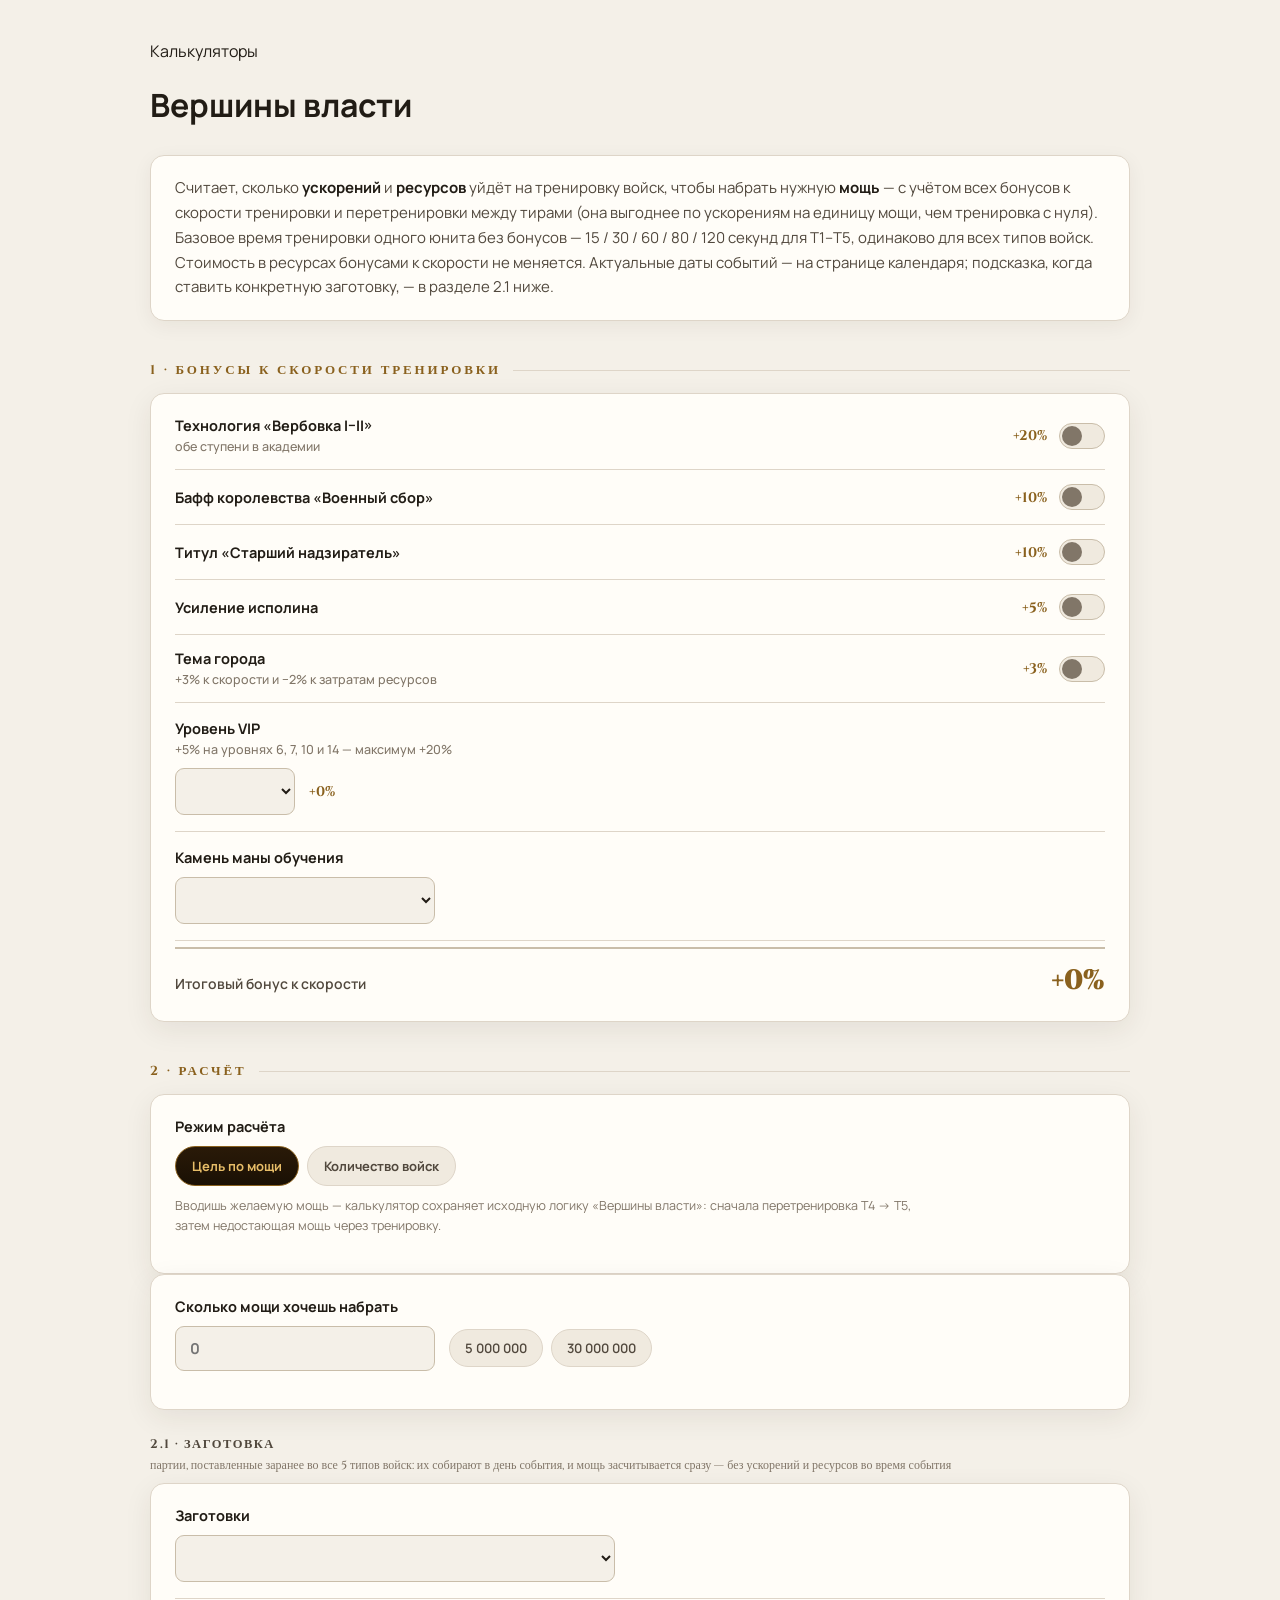
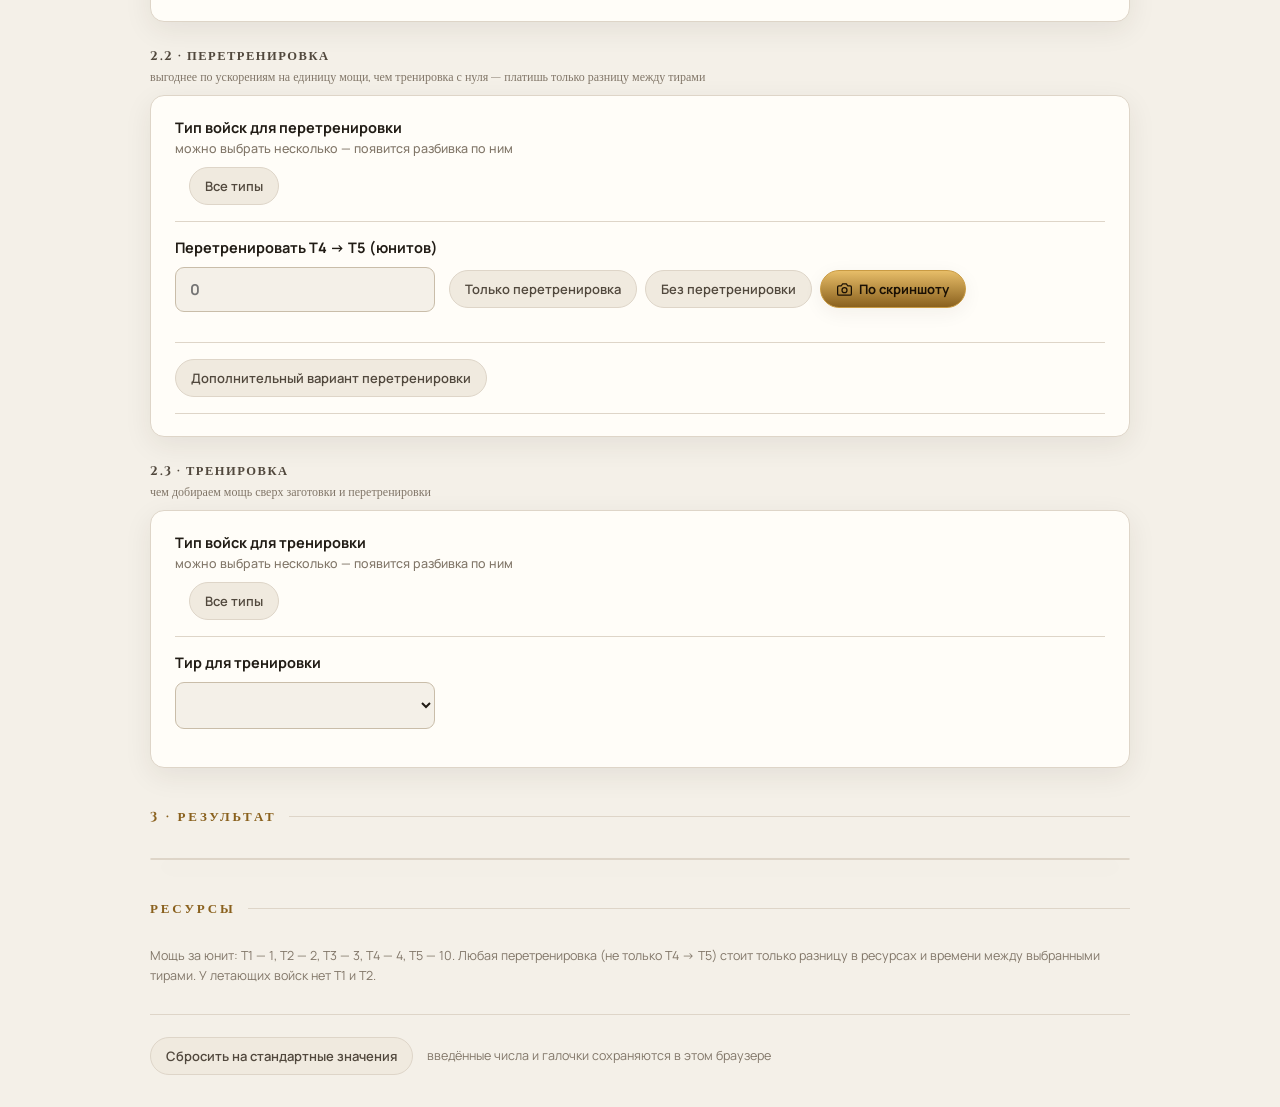
==== commit c3c8bb95: "Rename power-peak.html to calculators/power-peak.html" ====
--- a/calculators/power-peak.html
+++ b/calculators/power-peak.html
@@ -10,6 +10,1388 @@
 <link rel="preconnect" href="https://fonts.gstatic.com" crossorigin>
 <link href="https://fonts.googleapis.com/css2?family=Cinzel:wght@500;700;900&family=Manrope:wght@400;500;600;700&display=swap" rel="stylesheet">
 <link rel="stylesheet" href="../styles.css?v=5e5e803d" />
-
+<script>
+// Тема ставится до первой отрисовки — иначе при тёмной теме страница моргает светлой.
+try { document.documentElement.setAttribute('data-theme', localStorage.getItem('akame-theme') || 'light'); } catch (e) {}
+</script>
+<style>
+/* .vt-modal-backdrop из общего styles.css задаёт display:grid явно, и это
+перебивает браузерный [hidden]{display:none} — без этого правила модалка
+остаётся видимой (и её не скрыть через .hidden), несмотря на атрибут. */
+[hidden] { display: none !important; }
+
+.pp-main { padding: 40px 32px 32px; }
+.pp-wrap { max-width: 980px; margin: 0 auto; }
+.pp-back { display: inline-flex; align-items: center; gap: 7px; font-size: 13px; font-weight: 600; color: var(--muted); margin-bottom: 18px; }
+.pp-back:hover { color: var(--gold-deep); }
+[data-theme="dark"] .pp-back:hover { color: var(--gold-bright); }
+
+.pp-lead { background: var(--surface); border: 1px solid var(--line); border-radius: var(--radius); padding: 20px 24px; margin: 28px 0 40px; color: var(--ink-2); font-size: 15px; line-height: 1.65; box-shadow: var(--shadow-soft); }
+.pp-lead b { color: var(--ink); }
+
+.pp-step { font-family: 'Cinzel', serif; font-size: 13px; font-weight: 700; letter-spacing: 0.22em; text-transform: uppercase; color: var(--gold-deep); margin: 40px 0 14px; display: flex; align-items: center; gap: 12px; }
+[data-theme="dark"] .pp-step { color: var(--gold-bright); }
+.pp-step::after { content: ''; flex: 1; height: 1px; background: var(--line); }
+
+.pp-subhead { font-family: 'Cinzel', serif; font-size: 12.5px; font-weight: 700; letter-spacing: 0.12em; text-transform: uppercase; color: var(--ink-2); margin: 26px 0 10px; }
+.pp-subhead .sub { display: block; font-size: 12px; font-weight: 500; letter-spacing: normal; text-transform: none; color: var(--muted); margin-top: 4px; }
+
+.pp-card { background: var(--surface); border: 1px solid var(--line); border-radius: var(--radius); padding: 8px 24px; box-shadow: var(--shadow-card); }
+.pp-card.pad { padding: 22px 24px; }
+
+.pp-row { display: flex; align-items: center; justify-content: space-between; gap: 16px; padding: 14px 0; border-bottom: 1px solid var(--line); cursor: pointer; user-select: none; }
+.pp-row:last-child { border-bottom: none; }
+.pp-row-lbl { font-size: 14.5px; font-weight: 700; color: var(--ink); }
+.pp-row-lbl .sub { display: block; font-size: 12.5px; font-weight: 500; color: var(--muted); margin-top: 3px; }
+.pp-row-right { display: flex; align-items: center; gap: 12px; flex-shrink: 0; }
+.pp-bonus { font-family: 'Cinzel', serif; font-size: 14px; font-weight: 700; color: var(--gold-deep); white-space: nowrap; }
+[data-theme="dark"] .pp-bonus { color: var(--gold-bright); }
+
+.pp-sw { width: 46px; height: 26px; border-radius: 999px; background: var(--surface-2); border: 1px solid var(--line-strong); position: relative; flex-shrink: 0; transition: background 0.2s, border-color 0.2s; }
+.pp-sw.on { background: linear-gradient(180deg, var(--gold-bright), var(--gold-deep)); border-color: var(--gold-deep); }
+.pp-sw-knob { position: absolute; top: 2px; left: 2px; width: 20px; height: 20px; border-radius: 50%; background: var(--muted); transition: transform 0.2s, background 0.2s; }
+.pp-sw.on .pp-sw-knob { transform: translateX(20px); background: #fffaf0; }
+
+.pp-field { padding: 16px 0; border-bottom: 1px solid var(--line); }
+.pp-field:last-child { border-bottom: none; }
+.pp-card.pad .pp-field:first-child { padding-top: 0; }
+.pp-label { display: block; font-size: 14.5px; font-weight: 700; color: var(--ink); margin-bottom: 10px; }
+.pp-label .sub { display: block; font-size: 12.5px; font-weight: 500; color: var(--muted); margin-top: 3px; }
+
+.pp-input, .pp-select { width: 100%; max-width: 260px; background: var(--bg); border: 1px solid var(--line-strong); border-radius: var(--radius-sm); color: var(--ink); font: 700 15px 'Manrope', sans-serif; padding: 11px 14px; transition: border-color 0.15s, box-shadow 0.15s; }
+.pp-select { cursor: pointer; }
+.pp-input:focus, .pp-select:focus { outline: none; border-color: var(--gold); box-shadow: 0 0 0 3px rgba(212,165,72,0.18); }
+.pp-inline { display: flex; align-items: center; gap: 14px; flex-wrap: wrap; }
+
+.pp-total { display: flex; align-items: baseline; justify-content: space-between; gap: 16px; padding: 18px 0 4px; margin-top: 6px; border-top: 2px solid var(--line-strong); }
+.pp-total-lbl { font-size: 14px; font-weight: 600; color: var(--ink-2); }
+.pp-total-val { font-family: 'Cinzel', serif; font-size: 28px; font-weight: 900; color: var(--gold-deep); line-height: 1; }
+[data-theme="dark"] .pp-total-val { color: var(--gold-bright); }
+.pp-total-sub { font-size: 12.5px; color: var(--muted); padding-bottom: 14px; }
+
+.pp-quick-row { display: flex; gap: 8px; flex-wrap: wrap; }
+.pp-quick { padding: 9px 15px; border-radius: 999px; background: var(--surface-2); color: var(--ink-2); border: 1px solid var(--line); font: 600 13px 'Manrope', sans-serif; cursor: pointer; white-space: nowrap; transition: all 0.2s; }
+.pp-quick:hover { border-color: var(--gold); color: var(--ink); }
+.pp-quick:disabled { opacity: 0.45; cursor: default; border-color: var(--line); color: var(--muted); }
+.pp-quick.active { border-color: var(--gold-deep); color: var(--ink); background: linear-gradient(180deg, #2a1a08 0%, #1a1004 100%); color: var(--gold-bright); }
+[data-theme="dark"] .pp-quick.active { background: linear-gradient(180deg, var(--gold-bright), var(--gold)); color: #1a1004; border-color: var(--gold-bright); }
+
+.pp-split-after { margin-top: 20px; }
+.pp-split-hdr { font-size: 13.5px; font-weight: 700; color: var(--ink-2); margin-bottom: 10px; }
+.pp-split-hdr b { font-family: 'Cinzel', serif; color: var(--gold-deep); font-size: 15px; }
+[data-theme="dark"] .pp-split-hdr b { color: var(--gold-bright); }
+.pp-split-bar { position: relative; height: 28px; border-radius: var(--radius-sm); background: var(--bg); border: 1px solid var(--line); display: flex; overflow: hidden; }
+.pp-split-seg { height: 100%; flex-shrink: 0; }
+.pp-split-handle { position: absolute; top: 50%; width: 16px; height: 16px; border-radius: 50%; background: var(--surface); border: 2px solid var(--ink-2); transform: translate(-50%,-50%); cursor: ew-resize; box-shadow: 0 2px 6px rgba(0,0,0,0.3); touch-action: none; z-index: 2; transition: border-color 0.12s; }
+.pp-split-handle:hover, .pp-split-handle.dragging { border-color: var(--gold-deep); background: var(--gold-bright); }
+.pp-split-inputs { display: grid; grid-template-columns: repeat(auto-fit, minmax(118px, 1fr)); gap: 10px; margin-top: 12px; }
+.pp-split-in { display: flex; flex-direction: column; gap: 6px; min-width: 0; }
+.pp-split-in-lbl { display: flex; align-items: center; gap: 6px; font-size: 11px; font-weight: 700; color: var(--muted); text-transform: uppercase; letter-spacing: 0.04em; white-space: nowrap; overflow: hidden; text-overflow: ellipsis; }
+.pp-split-dot { width: 9px; height: 9px; border-radius: 50%; flex-shrink: 0; }
+.pp-split-in input { width: 100%; background: var(--bg); border: 1px solid var(--line-strong); border-radius: var(--radius-sm); color: var(--ink); font: 700 14px 'Manrope', sans-serif; padding: 9px 6px; text-align: center; min-width: 0; }
+.pp-split-in input:focus { outline: none; border-color: var(--gold); }
+
+.pp-tiles { display: grid; grid-template-columns: repeat(auto-fit, minmax(220px, 1fr)); gap: 18px; }
+.pp-tile { background: var(--surface); border: 1px solid var(--line); border-radius: var(--radius); padding: 20px 22px; box-shadow: var(--shadow-card); }
+.pp-tile.hero { background: linear-gradient(180deg, color-mix(in srgb, var(--gold-bright) 22%, var(--surface)) 0%, var(--surface) 100%); border-color: var(--gold); }
+.pp-tile-lbl { font-size: 11.5px; font-weight: 700; letter-spacing: 0.1em; text-transform: uppercase; color: var(--muted); margin-bottom: 10px; }
+.pp-tile-val { font-family: 'Cinzel', serif; font-size: 30px; font-weight: 900; color: var(--ink); line-height: 1.1; word-break: break-word; }
+.pp-tile-val.time { font-size: 24px; color: var(--gold-deep); }
+[data-theme="dark"] .pp-tile-val.time { color: var(--gold-bright); }
+.pp-tile-sub { font-size: 12.5px; color: var(--muted); margin-top: 8px; }
+
+.pp-table { background: var(--surface); border: 1px solid var(--line); border-radius: var(--radius); overflow: hidden; margin-top: 18px; box-shadow: var(--shadow-card); }
+.pp-tr { display: grid; grid-template-columns: 1.6fr repeat(3, 1fr); gap: 14px; align-items: center; padding: 15px 22px; border-bottom: 1px solid var(--line); font-size: 14px; }
+.pp-tr:last-child { border-bottom: none; }
+.pp-tr.head { background: var(--surface-2); font-size: 11px; font-weight: 700; letter-spacing: 0.08em; text-transform: uppercase; color: var(--muted); padding: 11px 22px; }
+.pp-td-name { font-weight: 700; color: var(--ink); }
+.pp-td-name .sub { display: block; font-size: 12px; font-weight: 500; color: var(--muted); margin-top: 2px; }
+.pp-td { text-align: right; font-weight: 700; color: var(--ink-2); white-space: nowrap; }
+.pp-td.gold { color: var(--gold-deep); }
+[data-theme="dark"] .pp-td.gold { color: var(--gold-bright); }
+
+.pp-res { display: grid; grid-template-columns: repeat(auto-fit, minmax(150px, 1fr)); gap: 14px; }
+.pp-res-item { background: var(--surface); border: 1px solid var(--line); border-radius: var(--radius); padding: 16px 18px; display: flex; align-items: center; gap: 13px; box-shadow: var(--shadow-soft); }
+.pp-res-ico { width: 36px; height: 36px; flex-shrink: 0; object-fit: contain; }
+.pp-res-name { font-size: 11.5px; font-weight: 700; letter-spacing: 0.06em; text-transform: uppercase; color: var(--muted); }
+.pp-res-val { font-family: 'Cinzel', serif; font-size: 19px; font-weight: 700; color: var(--ink); margin-top: 3px; }
+
+.pp-note { border: 1px dashed var(--line-strong); border-radius: var(--radius-sm); padding: 14px 18px; font-size: 13px; color: var(--muted); line-height: 1.6; margin-top: 16px; }
+.pp-hint { font-size: 12.5px; color: var(--muted); margin-top: 14px; line-height: 1.6; }
+.pp-reset-row { display: flex; align-items: center; gap: 14px; flex-wrap: wrap; margin-top: 28px; padding-top: 22px; border-top: 1px solid var(--line); }
+.pp-reset-note { font-size: 12.5px; color: var(--muted); }
+.pp-prep-info { font-size: 13px; font-weight: 600; color: var(--gold-deep); margin-top: 8px; }
+.pp-prep-info:empty { display: none; }
+[data-theme="dark"] .pp-prep-info { color: var(--gold-bright); }
+
+.pp-bonus-row { display: flex; align-items: center; justify-content: space-between; gap: 14px; flex-wrap: wrap; }
+.pp-check { display: inline-flex; align-items: center; gap: 7px; font-size: 12.5px; font-weight: 600; color: var(--ink-2); cursor: pointer; white-space: nowrap; }
+.pp-check input { width: 16px; height: 16px; accent-color: var(--gold-deep); cursor: pointer; }
+.pp-advice { font-size: 13px; font-weight: 600; color: var(--ink-2); margin-top: 10px; line-height: 1.55; }
+.pp-advice:empty { display: none; }
+.pp-label-note { font-size: 12.5px; font-weight: 500; color: var(--muted); text-transform: none; letter-spacing: normal; }
+.pp-inline-edit { background: none; border: none; padding: 0; font: inherit; font-weight: 700; color: var(--gold-deep); border-bottom: 1px dashed var(--gold-deep); cursor: pointer; }
+[data-theme="dark"] .pp-inline-edit { color: var(--gold-bright); border-bottom-color: var(--gold-bright); }
+.pp-inline-edit:hover { opacity: 0.8; }
+.pp-advice input[type="datetime-local"] { background: var(--bg); border: 1px solid var(--line-strong); border-radius: var(--radius-sm); color: var(--ink); font: 700 13px 'Manrope', sans-serif; padding: 6px 8px; }
+
+.pp-scan-btn { margin-left: auto; display: inline-flex; align-items: center; gap: 7px; padding: 9px 16px; border-radius: 999px; border: 1px solid var(--gold); background: linear-gradient(180deg, var(--gold-bright), var(--gold-deep)); color: #1a1004; font: 700 13px 'Manrope', sans-serif; cursor: pointer; white-space: nowrap; transition: filter 0.2s, transform 0.2s; box-shadow: var(--shadow-soft); }
+.pp-scan-btn:hover { filter: brightness(1.08); transform: translateY(-1px); }
+.pp-scan-btn:disabled { opacity: 0.65; cursor: default; transform: none; }
+.pp-spin { animation: pp-spin 0.8s linear infinite; }
+@keyframes pp-spin { to { transform: rotate(360deg); } }
+.pp-scan-available { display: flex; align-items: center; gap: 12px; flex-wrap: wrap; margin-top: 10px; padding: 12px 16px; border: 1px dashed var(--gold); border-radius: var(--radius-sm); background: color-mix(in srgb, var(--gold-bright) 8%, transparent); font-size: 12.5px; color: var(--ink-2); line-height: 1.6; }
+.pp-scan-available b { color: var(--ink); }
+
+@media (max-width: 760px) {
+.pp-main { padding: 28px 16px 24px; }
+.pp-card, .pp-card.pad { padding-left: 18px; padding-right: 18px; }
+.pp-input { max-width: none; }
+/* Шапка таблицы на телефоне не помещается, поэтому подписи колонок
+переезжают в сами ячейки. */
+.pp-tr { grid-template-columns: 1fr; gap: 4px; padding: 14px 18px; }
+.pp-tr.head { display: none; }
+.pp-td { display: flex; justify-content: space-between; align-items: baseline; text-align: left; }
+.pp-td::before { content: attr(data-l); font-size: 11.5px; font-weight: 700; letter-spacing: 0.06em; text-transform: uppercase; color: var(--muted); }
+.pp-td-name { margin-bottom: 8px; }
+.pp-tile-val { font-size: 26px; }
+}
+</style>
+
+<style>
+/* Дополнения для режима ручного количества — исходный CSS калькулятора сохранён выше. */
+.pp-mode-card { margin-top: 14px; }
+.pp-mode-switch { display:flex; gap:8px; flex-wrap:wrap; }
+.pp-mode-btn { border:1px solid var(--line); background:var(--surface-2); color:var(--ink-2); border-radius:999px; padding:10px 16px; font:700 13px 'Manrope',sans-serif; cursor:pointer; }
+.pp-mode-btn.active { background:linear-gradient(180deg,#2a1a08 0%,#1a1004 100%); color:var(--gold-bright); border-color:var(--gold-deep); }
+[data-theme="dark"] .pp-mode-btn.active { background:linear-gradient(180deg,var(--gold-bright),var(--gold)); color:#1a1004; }
+.pp-mode-desc { margin-top:10px; font-size:12.5px; line-height:1.55; color:var(--muted); max-width:760px; }
+.pp-manual-grid { display:grid; grid-template-columns:repeat(auto-fit,minmax(170px,1fr)); gap:12px; margin-top:14px; }
+.pp-manual-input { display:flex; flex-direction:column; gap:7px; }
+.pp-manual-name { font-size:12px; font-weight:700; color:var(--muted); }
+.pp-manual-input .pp-input { max-width:none; box-sizing:border-box; }
+.pp-tier-mode-switch { display:flex; gap:8px; flex-wrap:wrap; margin-top:10px; }
+.pp-tier-common-wrap { margin-top:8px; }
+.pp-manual-fresh-item { min-width:0; }
+.pp-personal-tier { display:flex; flex-direction:column; gap:7px; margin-bottom:8px; }
+.pp-personal-tier .pp-select { max-width:none; box-sizing:border-box; }
+
+/* Локальные чипы типов войск выглядят и ведут себя как кнопка «Все типы». */
+.chips { display:flex; gap:8px; flex-wrap:wrap; }
+.chips .chip { padding:9px 15px; border-radius:999px; background:var(--surface-2); color:var(--ink-2); border:1px solid var(--line); font:600 13px 'Manrope',sans-serif; cursor:pointer; white-space:nowrap; transition:all .2s; }
+.chips .chip:hover { border-color:var(--gold); color:var(--ink); }
+.chips .chip.active { border-color:var(--gold-deep); color:var(--gold-bright); background:linear-gradient(180deg,#2a1a08 0%,#1a1004 100%); }
+[data-theme="dark"] .chips .chip.active { background:linear-gradient(180deg,var(--gold-bright),var(--gold)); color:#1a1004; border-color:var(--gold-bright); }
+
+/* Бонусы заготовки открываются настоящим модальным окном поверх страницы. */
+#ppPrepBonusModal.vt-modal-backdrop { position:fixed !important; inset:0 !important; z-index:9999 !important; display:grid !important; place-items:center !important; padding:24px !important; box-sizing:border-box; background:rgba(0,0,0,.58); }
+.pp-prep-settings{margin-top:12px;padding:16px;border:1px solid var(--line);border-radius:var(--radius-sm,12px);background:var(--surface-2);box-shadow:var(--shadow-soft);}
+.pp-prep-settings-title{font-weight:800;font-size:14px;color:var(--ink);margin-bottom:8px;}
+.pp-prep-settings .pp-row{border-top:1px solid var(--line);}
+.pp-prep-settings .pp-row:first-of-type{border-top:0;}
+.pp-prep-settings .pp-field{margin-top:14px;}
+@media (max-width:600px){ .pp-main{padding:24px 14px 24px}.pp-card.pad{padding:18px 16px}.pp-tr{grid-template-columns:1fr;gap:5px}.pp-tr.head{display:none}.pp-td{text-align:left}.pp-mode-btn{flex:1} }
+</style>
+</head>
+<body>
+
+<main class="pp-main">
+<div class="pp-wrap">
+
+<div class="section-head" style="margin-bottom:0;">
+<div>
+<div class="section-eyebrow">Калькуляторы</div>
+<h1 class="section-title">Вершины власти</h1>
+</div>
+</div>
+
+<div class="pp-lead">
+Считает, сколько <b>ускорений</b> и <b>ресурсов</b> уйдёт на тренировку войск, чтобы набрать нужную <b>мощь</b> — с учётом всех бонусов к скорости тренировки и перетренировки между тирами (она выгоднее по ускорениям на единицу мощи, чем тренировка с нуля). Базовое время тренировки одного юнита без бонусов — 15 / 30 / 60 / 80 / 120 секунд для T1–T5, одинаково для всех типов войск. Стоимость в ресурсах бонусами к скорости не меняется. Актуальные даты событий — на странице <a href="../calendar.html">календаря</a>; подсказка, когда ставить конкретную заготовку, — в разделе 2.1 ниже.
+</div>
+
+<div class="pp-step">1 · Бонусы к скорости тренировки</div>
+<div class="pp-card" id="ppToggles">
+<div class="pp-row" data-toggle="recruit">
+<div class="pp-row-lbl">Технология «Вербовка I–II»
+<span class="sub">обе ступени в академии</span>
+</div>
+<div class="pp-row-right"><span class="pp-bonus">+20%</span><div class="pp-sw"><div class="pp-sw-knob"></div></div></div>
+</div>
+<div class="pp-row" data-toggle="kingdom">
+<div class="pp-row-lbl">Бафф королевства «Военный сбор»</div>
+<div class="pp-row-right"><span class="pp-bonus">+10%</span><div class="pp-sw"><div class="pp-sw-knob"></div></div></div>
+</div>
+<div class="pp-row" data-toggle="title">
+<div class="pp-row-lbl">Титул «Старший надзиратель»</div>
+<div class="pp-row-right"><span class="pp-bonus">+10%</span><div class="pp-sw"><div class="pp-sw-knob"></div></div></div>
+</div>
+<div class="pp-row" data-toggle="titan">
+<div class="pp-row-lbl">Усиление исполина</div>
+<div class="pp-row-right"><span class="pp-bonus">+5%</span><div class="pp-sw"><div class="pp-sw-knob"></div></div></div>
+</div>
+<div class="pp-row" data-toggle="cityTheme">
+<div class="pp-row-lbl">Тема города
+<span class="sub">+3% к скорости и −2% к затратам ресурсов</span>
+</div>
+<div class="pp-row-right"><span class="pp-bonus">+3%</span><div class="pp-sw"><div class="pp-sw-knob"></div></div></div>
+</div>
+
+<div class="pp-field">
+<label class="pp-label">Уровень VIP
+<span class="sub">+5% на уровнях 6, 7, 10 и 14 — максимум +20%</span>
+</label>
+<div class="pp-inline">
+<select id="ppVip" class="pp-select" style="max-width:120px;"></select>
+<span class="pp-bonus" id="ppVipBonus">+0%</span>
+</div>
+</div>
+
+<div class="pp-field">
+<label class="pp-label">Камень маны обучения</label>
+<select id="ppStone" class="pp-select"></select>
+</div>
+
+<div class="pp-total">
+<span class="pp-total-lbl">Итоговый бонус к скорости</span>
+<span class="pp-total-val" id="ppTotalBonus">+0%</span>
+</div>
+<div class="pp-total-sub" id="ppTotalSub"></div>
+</div>
+
+<div class="pp-step">2 · Расчёт</div>
+<div class="pp-card pad pp-mode-card">
+<div class="pp-field">
+<label class="pp-label">Режим расчёта</label>
+<div class="pp-mode-switch" id="ppModeSwitch">
+<button type="button" class="pp-mode-btn active" data-mode="target">Цель по мощи</button>
+<button type="button" class="pp-mode-btn" data-mode="manual">Количество войск</button>
+</div>
+<div class="pp-mode-desc" id="ppModeDesc">Вводишь желаемую мощь — калькулятор сохраняет исходную логику «Вершины власти»: сначала перетренировка T4 → T5, затем недостающая мощь через тренировку.</div>
+</div>
+</div>
+<div class="pp-card pad" id="ppTargetCard">
+<div class="pp-field">
+<label class="pp-label">Сколько мощи хочешь набрать</label>
+<div class="pp-inline">
+<input type="text" id="ppTarget" class="pp-input" placeholder="0" inputmode="numeric" autocomplete="off">
+<div class="pp-quick-row">
+<button type="button" class="pp-quick" data-target="5000000">5 000 000</button>
+<button type="button" class="pp-quick" data-target="30000000">30 000 000</button>
+</div>
+</div>
+</div>
+</div>
+
+<div class="pp-subhead">2.1 · Заготовка
+<span class="sub">партии, поставленные заранее во все 5 типов войск: их собирают в день события, и мощь засчитывается сразу — без ускорений и ресурсов во время события</span>
+</div>
+<div class="pp-card pad">
+<div class="pp-field">
+<label class="pp-label">Заготовки</label>
+<select id="ppPrep" class="pp-select" style="max-width:440px;"></select>
+<div class="pp-prep-info" id="ppPrepInfo"></div>
+</div>
+
+<div class="pp-field" id="ppPrepTimeField" style="display:none;">
+<div class="pp-bonus-row">
+<label class="pp-label" style="margin-bottom:0;">Время тренировки заготовки
+<span class="sub" id="ppPrepBonusHint"></span>
+</label>
+<div class="pp-inline" style="gap:10px;">
+<label class="pp-check">
+<input type="checkbox" id="ppPrepCustomBonusOn">
+Отдельные бонусы для заготовки
+</label>
+<button type="button" class="pp-quick" id="ppPrepBonusEdit" style="display:none;">Настроить</button>
+<div id="ppPrepBonusInline" class="pp-prep-settings" style="display:none;">
+  <div class="pp-prep-settings-title">Отдельные бонусы для заготовки</div>
+  <div class="pp-row" data-ptoggle="recruit">
+    <div class="pp-row-lbl">Технология «Вербовка I–II»<span class="sub">обе ступени в академии</span></div>
+    <div class="pp-row-right"><span class="pp-bonus">+20%</span><div class="pp-sw"><div class="pp-sw-knob"></div></div></div>
+  </div>
+  <div class="pp-row" data-ptoggle="kingdom">
+    <div class="pp-row-lbl">Бафф королевства «Военный сбор»</div>
+    <div class="pp-row-right"><span class="pp-bonus">+10%</span><div class="pp-sw"><div class="pp-sw-knob"></div></div></div>
+  </div>
+  <div class="pp-row" data-ptoggle="title">
+    <div class="pp-row-lbl">Титул «Старший надзиратель»</div>
+    <div class="pp-row-right"><span class="pp-bonus">+10%</span><div class="pp-sw"><div class="pp-sw-knob"></div></div></div>
+  </div>
+  <div class="pp-row" data-ptoggle="titan">
+    <div class="pp-row-lbl">Усиление исполина</div>
+    <div class="pp-row-right"><span class="pp-bonus">+5%</span><div class="pp-sw"><div class="pp-sw-knob"></div></div></div>
+  </div>
+  <div class="pp-row" data-ptoggle="cityTheme">
+    <div class="pp-row-lbl">Тема города</div>
+    <div class="pp-row-right"><span class="pp-bonus">+3%</span><div class="pp-sw"><div class="pp-sw-knob"></div></div></div>
+  </div>
+  <div class="pp-field">
+    <label class="pp-label">Уровень VIP</label>
+    <select id="ppPrepBonusVip" class="pp-select" style="max-width:140px;"></select>
+  </div>
+  <div class="pp-field">
+    <label class="pp-label">Камень маны обучения</label>
+    <select id="ppPrepBonusStone" class="pp-select"></select>
+  </div>
+  <div class="pp-total">
+    <span class="pp-total-lbl">Итоговый бонус для заготовки</span>
+    <span class="pp-total-val" id="ppPrepBonusModalTotal">+0%</span>
+  </div>
+</div>
+</div>
+</div>
+<div class="pp-inline" style="margin-top:10px;">
+<span class="pp-bonus" style="font-size:19px;" id="ppPrepTimeValue"></span>
+</div>
+<div class="pp-advice" id="ppPrepAdvice"></div>
+</div>
+</div>
+
+<div class="pp-subhead">2.2 · Перетренировка
+<span class="sub">выгоднее по ускорениям на единицу мощи, чем тренировка с нуля — платишь только разницу между тирами</span>
+</div>
+<div class="pp-card pad">
+<div class="pp-field pp-target-retrain-controls">
+<label class="pp-label">Тип войск для перетренировки
+<span class="sub">можно выбрать несколько — появится разбивка по ним</span>
+</label>
+<div class="pp-inline">
+<div class="chips" id="ppRetrainTypeChips"></div>
+<button type="button" class="pp-quick" id="ppRetrainAllTypes">Все типы</button>
+</div>
+</div>
+
+<div class="pp-field pp-manual-retrain-ui" id="ppManualRetrainUI" hidden>
+<label class="pp-label">Перетренировка T4 → T5
+<span class="sub">введите количество отдельно для каждого типа войск</span>
+</label>
+<div class="pp-manual-grid" id="ppManualRetrainInputs"></div>
+</div>
+
+<div class="pp-field pp-target-retrain-amount">
+<label class="pp-label">Перетренировать T4 → T5 (юнитов)</label>
+<div class="pp-inline">
+<input type="text" id="ppRetrain" class="pp-input" placeholder="0" inputmode="numeric" autocomplete="off">
+<div class="pp-quick-row">
+<button type="button" class="pp-quick" id="ppOnlyRetrain">Только перетренировка</button>
+<button type="button" class="pp-quick" id="ppNoRetrain">Без перетренировки</button>
+<button type="button" class="pp-scan-btn" id="ppScanBtn">
+<svg viewBox="0 0 24 24" width="15" height="15" fill="none" stroke="currentColor" stroke-width="2" stroke-linecap="round" stroke-linejoin="round"><path d="M23 19a2 2 0 0 1-2 2H3a2 2 0 0 1-2-2V8a2 2 0 0 1 2-2h4l2-3h6l2 3h4a2 2 0 0 1 2 2z"/><circle cx="12" cy="13" r="4"/></svg>
+По скриншоту
+</button>
+<input type="file" id="ppScanFile" accept="image/*" hidden>
+</div>
+</div>
+<div class="pp-hint" id="ppScanResult"></div>
+<div class="pp-scan-available" id="ppScanAvailable" hidden>
+<span id="ppScanAvailableText"></span>
+<button type="button" class="pp-quick" id="ppScanAvailableReset">Сбросить</button>
+</div>
+</div>
+
+<div class="pp-field pp-split-area" id="ppSplitRetrainArea" style="display:none;">
+<div class="pp-split-hdr">Перетренировка T4 → T5 — всего <b id="ppSplitRetrainTotal">0</b></div>
+<div class="pp-split-bar" id="ppSplitBarRetrain"></div>
+<div class="pp-split-inputs" id="ppSplitInputsRetrain"></div>
+</div>
+
+<div class="pp-field">
+<button type="button" class="pp-quick" id="ppExtraRetrainToggle">Дополнительный вариант перетренировки</button>
+</div>
+
+<div class="pp-field" id="ppExtraRetrainArea" style="display:none;">
+<label class="pp-label">Ещё один диапазон
+<span class="sub">в дополнение к T4 → T5 выше — заполни руками, сколько юнитов каждого типа переводишь</span>
+</label>
+<select id="ppExtraRetrainRange" class="pp-select" style="max-width:220px;"></select>
+<div class="pp-split-inputs" id="ppExtraRetrainInputs" style="margin-top:14px;"></div>
+</div>
+</div>
+
+<div class="pp-subhead">2.3 · Тренировка
+<span class="sub">чем добираем мощь сверх заготовки и перетренировки</span>
+</div>
+<div class="pp-card pad">
+<div class="pp-field pp-target-fresh-controls">
+<label class="pp-label">Тип войск для тренировки
+<span class="sub">можно выбрать несколько — появится разбивка по ним</span>
+</label>
+<div class="pp-inline">
+<div class="chips" id="ppFreshTypeChips"></div>
+<button type="button" class="pp-quick" id="ppFreshAllTypes">Все типы</button>
+</div>
+</div>
+
+<div class="pp-field pp-manual-fresh-ui" id="ppManualFreshUI" hidden>
+<label class="pp-label">Тренировка с нуля</label>
+<div class="pp-tier-mode-switch" id="ppManualTierMode">
+<button type="button" class="pp-mode-btn active" data-tier-mode="common">Общий тир для всех</button>
+<button type="button" class="pp-mode-btn" data-tier-mode="personal">Персональный тир</button>
+</div>
+<div id="ppManualCommonTierWrap" class="pp-tier-common-wrap">
+<label class="pp-label" style="margin-top:14px;">Тир для всех типов</label>
+<select id="ppManualCommonTier" class="pp-select"></select>
+</div>
+<div class="pp-manual-grid" id="ppManualFreshInputs"></div>
+</div>
+
+<div class="pp-field pp-target-fresh-tier">
+<label class="pp-label">Тир для тренировки</label>
+<select id="ppFreshTier" class="pp-select"></select>
+<div class="pp-split-area pp-split-after" id="ppSplitFreshArea" style="display:none;">
+<div class="pp-split-hdr">Тренировка с нуля — всего <b id="ppSplitFreshTotal">0</b></div>
+<div class="pp-split-bar" id="ppSplitBarFresh"></div>
+<div class="pp-split-inputs" id="ppSplitInputsFresh"></div>
+</div>
+</div>
+</div>
+
+<div class="pp-step">3 · Результат</div>
+<div class="pp-tiles" id="ppTiles"></div>
+<div class="pp-table" id="ppTable"></div>
+
+<div class="pp-step">Ресурсы</div>
+<div class="pp-res" id="ppRes"></div>
+<div id="ppNotes"></div>
+
+<div class="pp-hint">Мощь за юнит: T1 — 1, T2 — 2, T3 — 3, T4 — 4, T5 — 10. Любая перетренировка (не только T4 → T5) стоит только разницу в ресурсах и времени между выбранными тирами. У летающих войск нет T1 и T2.</div>
+
+<div class="pp-reset-row">
+<button type="button" class="pp-quick" id="ppReset">Сбросить на стандартные значения</button>
+<span class="pp-reset-note">введённые числа и галочки сохраняются в этом браузере</span>
+</div>
+
+</div>
+</main>
+
+<script>
+(function () {
+'use strict';
+
+// ── Тема ──
+var SUN = '<svg viewBox="0 0 24 24" width="18" height="18" fill="none" stroke="currentColor" stroke-width="2" stroke-linecap="round"><circle cx="12" cy="12" r="4"/><path d="M12 2v2M12 20v2M4.93 4.93l1.41 1.41M17.66 17.66l1.41 1.41M2 12h2M20 12h2M4.93 19.07l1.41-1.41M17.66 6.34l1.41-1.41"/></svg>';
+var MOON = '<svg viewBox="0 0 24 24" width="18" height="18" fill="none" stroke="currentColor" stroke-width="2" stroke-linecap="round"><path d="M21 12.79A9 9 0 1 1 11.21 3 7 7 0 0 0 21 12.79z"/></svg>';
+// дотренировалась намного раньше времени.
+var PEAK_READY_BUFFER_HOURS = 15;
+var nearestPeakStart = null; // Date | null — начало ближайшей «Вершины власти»
+var nearestPeakEnd = null; // Date | null — последний день того же события
+var nearestPeakFetched = false;
+// Желаемое время готовности заготовки можно задать вручную вместо
+// авто-расчёта (начало события + запас) — кликом по дате в подсказке.
+// Сбрасывается при перезагрузке страницы, не сохраняется.
+var prepReadyOverride = null;
+var prepReadyEditing = false;
+
+function fetchNearestPeakEvent() {
+var now = new Date();
+var tMin = now.toISOString();
+var tMax = new Date(now.getTime() + 60 * 86400000).toISOString();
+var url = 'https://www.googleapis.com/calendar/v3/calendars/' + encodeURIComponent(GCAL_ID) +
+'/events?key=' + GCAL_API_KEY + '&timeMin=' + encodeURIComponent(tMin) + '&timeMax=' + encodeURIComponent(tMax) +
+'&singleEvents=true&orderBy=startTime&maxResults=10&q=' + encodeURIComponent('Вершины власти');
+fetch(url)
+.then(function (r) { if (!r.ok) throw new Error('http ' + r.status); return r.json(); })
+.then(function (data) {
+var ev = (data.items || []).filter(function (e) { return /вершин/i.test(e.summary || ''); })[0];
+if (ev) {
+nearestPeakStart = new Date(ev.start.dateTime || (ev.start.date + 'T00:00:00Z'));
+if (ev.end.dateTime) {
+nearestPeakEnd = new Date(ev.end.dateTime);
+} else if (ev.end.date) {
+// Google API: конец all-day события не включает последний день.
+nearestPeakEnd = new Date(new Date(ev.end.date + 'T00:00:00Z').getTime() - 86400000);
+}
+}
+nearestPeakFetched = true;
+render();
+})
+.catch(function () { nearestPeakFetched = true; render(); });
+}
+fetchNearestPeakEvent();
+
+// Момент, к которому должны быть готовы войска — вручную заданный, либо
+// начало ближайшей «Вершины власти» плюс запас.
+function effectiveReadyBy() {
+if (prepReadyOverride) return prepReadyOverride;
+return nearestPeakStart ? new Date(nearestPeakStart.getTime()) : null;
+}
+
+// Показывает "до начала события X, ближайшие «Вершины власти» пройдут с A по Б"
+// рядом с заголовком «Заготовки» — только если такое событие ещё не началось.
+function nearestPeakNoteText() {
+if (!nearestPeakStart || nearestPeakStart.getTime() <= Date.now()) return '';
+var dOpts = { day: 'numeric', month: 'long', timeZone: 'UTC' };
+var sameMonth = nearestPeakEnd && nearestPeakStart.getUTCMonth() === nearestPeakEnd.getUTCMonth() && nearestPeakStart.getUTCFullYear() === nearestPeakEnd.getUTCFullYear();
+var startStr = sameMonth ? nearestPeakStart.toLocaleDateString('ru-RU', { day: 'numeric', timeZone: 'UTC' }) : nearestPeakStart.toLocaleDateString('ru-RU', dOpts);
+var endStr = nearestPeakEnd ? nearestPeakEnd.toLocaleDateString('ru-RU', dOpts) : nearestPeakStart.toLocaleDateString('ru-RU', dOpts);
+var untilStr = fmtDuration((nearestPeakStart.getTime() - Date.now()) / 1000);
+return '(до начала события ' + untilStr + ', ближайшие «Вершины власти» пройдут с ' + startStr + ' по ' + endStr + ')';
+}
+
+// "YYYY-MM-DDTHH:mm" для <input type="datetime-local"> — цифры читаются как UTC,
+// без пересчёта в часовой пояс браузера.
+function isoLocalUTC(d) {
+var p2 = function (n) { return String(n).padStart(2, '0'); };
+return d.getUTCFullYear() + '-' + p2(d.getUTCMonth() + 1) + '-' + p2(d.getUTCDate()) + 'T' + p2(d.getUTCHours()) + ':' + p2(d.getUTCMinutes());
+}
+
+function updatePrepSection(r) {
+var p = PREPS.filter(function (x) { return x.id === state.prep; })[0];
+var field = document.getElementById('ppPrepTimeField');
+if (!p || !p.kind) { field.style.display = 'none'; return; }
+field.style.display = '';
+
+var bonus = prepBonusPct();
+document.getElementById('ppPrepCustomBonusOn').checked = state.prepCustomBonusOn;
+if (prepBonusEdit) prepBonusEdit.style.display = state.prepCustomBonusOn ? '' : 'none';
+if (!state.prepCustomBonusOn) closePrepBonusSettings();
+if (prepBonusEdit) prepBonusEdit.style.display = state.prepCustomBonusOn ? '' : 'none';
+document.getElementById('ppPrepBonusHint').textContent = state.prepCustomBonusOn
+? '— свой набор, +' + bonus + '%'
+: '— как в разделе 1, +' + bonus + '%';
+
+var sec = prepTrainSeconds(p, bonus);
+document.getElementById('ppPrepTimeValue').textContent = fmtDuration(sec);
+renderPrepAdvice(sec);
+}
+
+function renderPrepAdvice(sec) {
+var adviceEl = document.getElementById('ppPrepAdvice');
+var readyBy = prepReadyOverride || nearestPeakStart || null;
+
+adviceEl.innerHTML = '';
+adviceEl.appendChild(document.createTextNode('Хочу, чтобы заготовка была готова к: '));
+var input = document.createElement('input');
+input.type = 'datetime-local';
+input.value = readyBy ? isoLocalUTC(readyBy) : '';
+input.setAttribute('aria-label', 'Время начала события');
+adviceEl.appendChild(input);
+adviceEl.appendChild(document.createTextNode(' UTC '));
+var applyBtn = document.createElement('button');
+applyBtn.type = 'button'; applyBtn.className = 'pp-quick'; applyBtn.textContent = 'Применить';
+applyBtn.addEventListener('click', function () {
+if (input.value) {
+  prepReadyOverride = new Date(input.value + ':00Z');
+  prepReadyEditing = false;
+  render();
+}
+});
+adviceEl.appendChild(applyBtn);
+
+if (!readyBy) {
+  var hint = document.createElement('div');
+  hint.className = 'pp-hint';
+  hint.textContent = 'Укажи момент начала события — окончание тренировки будет рассчитано ровно на это время.';
+  adviceEl.appendChild(hint);
+  return;
+}
+
+var needDate = new Date(readyBy.getTime() - sec * 1000);
+var dOpts = { day: 'numeric', month: 'long', year: 'numeric', timeZone: 'UTC' };
+var tOpts = { hour: '2-digit', minute: '2-digit', timeZone: 'UTC' };
+var startStr = needDate.toLocaleDateString('ru-RU', dOpts) + ', ' + needDate.toLocaleTimeString('ru-RU', tOpts) + ' UTC';
+var endStr = readyBy.toLocaleDateString('ru-RU', dOpts) + ', ' + readyBy.toLocaleTimeString('ru-RU', tOpts) + ' UTC';
+var calcLine = document.createElement('div');
+calcLine.className = 'pp-hint';
+calcLine.innerHTML = 'Начать тренировку: <b>' + startStr + '</b><br>Окончание тренировки: <b>' + endStr + '</b>';
+adviceEl.appendChild(calcLine);
+}
+
+// ── Отдельные бонусы для заготовки (не трогают расчёт калькулятора) ──
+var prepBonusPanel = document.getElementById('ppPrepBonusInline');
+var prepBonusEdit = document.getElementById('ppPrepBonusEdit');
+
+function renderPrepBonusSettings() {
+  if (!prepBonusPanel) return;
+  prepBonusPanel.querySelectorAll('[data-ptoggle]').forEach(function (row) {
+    row.querySelector('.pp-sw').classList.toggle('on', !!state.prepCustomToggles[row.dataset.ptoggle]);
+  });
+  var vipSel = document.getElementById('ppPrepBonusVip');
+  var stoneSel = document.getElementById('ppPrepBonusStone');
+  if (vipSel) vipSel.value = state.prepCustomVip;
+  if (stoneSel) stoneSel.value = state.prepCustomStone;
+  var total = document.getElementById('ppPrepBonusModalTotal');
+  if (total) total.textContent = '+' + totalBonusFrom(state.prepCustomToggles, state.prepCustomVip, state.prepCustomStone) + '%';
+}
+if (prepBonusPanel) {
+  prepBonusPanel.querySelectorAll('[data-ptoggle]').forEach(function (row) {
+    row.addEventListener('click', function () {
+      state.prepCustomToggles[row.dataset.ptoggle] = !state.prepCustomToggles[row.dataset.ptoggle];
+      renderPrepBonusSettings();
+      render();
+    });
+  });
+  var prepBonusVipSel = document.getElementById('ppPrepBonusVip');
+  var prepBonusVipOpts = [];
+  for (var pbv = 1; pbv <= 16; pbv++) prepBonusVipOpts.push('<option value="' + pbv + '">' + (pbv === 16 ? 'VIP S' : 'VIP ' + pbv) + '</option>');
+  prepBonusVipSel.innerHTML = prepBonusVipOpts.join('');
+  prepBonusVipSel.addEventListener('change', function () {
+    var v = parseInt(prepBonusVipSel.value, 10);
+    state.prepCustomVip = isFinite(v) ? Math.max(1, Math.min(16, v)) : 1;
+    renderPrepBonusSettings(); render();
+  });
+  var prepBonusStoneSel = document.getElementById('ppPrepBonusStone');
+  prepBonusStoneSel.innerHTML = MANA_STONES.map(function (s) {
+    return '<option value="' + s.id + '">' + s.ru + (s.bonus ? ' +' + s.bonus + '%' : '') + '</option>';
+  }).join('');
+  prepBonusStoneSel.addEventListener('change', function () {
+    state.prepCustomStone = prepBonusStoneSel.value;
+    renderPrepBonusSettings(); render();
+  });
+}
+function openPrepBonusSettings() {
+  renderPrepBonusSettings();
+  if (prepBonusPanel) prepBonusPanel.style.display = 'block';
+}
+function closePrepBonusSettings() {
+  if (prepBonusPanel) prepBonusPanel.style.display = 'none';
+}
+document.getElementById('ppPrepCustomBonusOn').addEventListener('change', function (e) {
+  state.prepCustomBonusOn = e.target.checked;
+  if (state.prepCustomBonusOn) {
+    state.prepCustomToggles = Object.assign({}, state.toggles);
+    state.prepCustomVip = state.vip;
+    state.prepCustomStone = state.stone;
+    if (prepBonusEdit) prepBonusEdit.style.display = '';
+    openPrepBonusSettings();
+  } else {
+    if (prepBonusEdit) prepBonusEdit.style.display = 'none';
+    closePrepBonusSettings();
+  }
+  render();
+});
+if (prepBonusEdit) {
+  prepBonusEdit.addEventListener('click', function (e) {
+    e.preventDefault();
+    e.stopPropagation();
+    if (prepBonusPanel && prepBonusPanel.style.display === 'none') openPrepBonusSettings();
+    else closePrepBonusSettings();
+  });
+}
+// Сколько сейчас даёт дополнительный вариант перетренировки.
+function currentExtraGain() {
+if (!state.retrainExtraOn) return 0;
+var r = RETRAIN_RANGES.filter(function (x) { return x.id === state.retrainExtraRange; })[0];
+return r ? state.retrainExtra * retrainRangePower(r) : 0;
+}
+
+// Сколько юнитов доп. варианта хватит, чтобы закрыть остаток цели после
+// заготовки и базовой перетренировки — больше вводить незачем.
+function extraNeededForTarget() {
+if (state.target <= 0) return 0;
+var range = RETRAIN_RANGES.filter(function (x) { return x.id === state.retrainExtraRange; })[0];
+if (!range) return 0;
+var remaining = eventTarget() - state.retrain * RETRAIN_POWER;
+return remaining > 0 ? Math.ceil(remaining / retrainRangePower(range)) : 0;
+}
+
+// Больше, чем нужно на остаток цели (после заготовки и доп. варианта),
+// перетренировывать незачем — верхняя граница округляется вверх, чтобы
+// одной перетренировкой можно было закрыть его целиком.
+function retrainForWholeTarget() {
+var t = eventTarget() - currentExtraGain();
+return t > 0 ? Math.ceil(t / RETRAIN_POWER) : 0;
+}
+function clampRetrainToTarget() {
+var max = retrainMaxAllowed();
+if (isFinite(max) && state.retrain > max) state.retrain = Math.max(0, max);
+}
+var targetInput = document.getElementById('ppTarget');
+var retrainInput = document.getElementById('ppRetrain');
+targetInput.addEventListener('input', function () {
+state.target = formatInputLive(targetInput);
+clampRetrainToTarget();
+retrainInput.value = formatNum(state.retrain);
+render();
+});
+retrainInput.addEventListener('input', function () {
+state.retrain = formatInputLive(retrainInput);
+clampRetrainToTarget();
+retrainInput.value = formatNum(state.retrain);
+render();
+});
+
+document.querySelectorAll('.pp-quick[data-target]').forEach(function (btn) {
+btn.addEventListener('click', function () {
+state.target = parseInt(btn.dataset.target, 10);
+targetInput.value = formatNum(state.target);
+clampRetrainToTarget();
+retrainInput.value = formatNum(state.retrain);
+render();
+});
+});
+
+var onlyRetrainBtn = document.getElementById('ppOnlyRetrain');
+onlyRetrainBtn.addEventListener('click', function () {
+var max = retrainMaxAllowed();
+state.retrain = isFinite(max) ? max : retrainForWholeTarget();
+retrainInput.value = formatNum(state.retrain);
+render();
+});
+
+var noRetrainBtn = document.getElementById('ppNoRetrain');
+noRetrainBtn.addEventListener('click', function () {
+state.retrain = 0;
+retrainInput.value = '';
+render();
+});
+
+// ── Дополнительный вариант перетренировки: без ползунков, все 5 типов
+// заполняются руками независимо друг от друга и от чипов перетренировки выше. ──
+var extraToggleBtn = document.getElementById('ppExtraRetrainToggle');
+var extraArea = document.getElementById('ppExtraRetrainArea');
+var extraRangeSel = document.getElementById('ppExtraRetrainRange');
+var extraInputsEl = document.getElementById('ppExtraRetrainInputs');
+var extraInputs = {};
+
+extraRangeSel.innerHTML = RETRAIN_RANGES.map(function (r) {
+return '<option value="' + r.id + '">' + retrainRangeLabel(r) + ' · +' + retrainRangePower(r) + ' мощи за юнита</option>';
+}).join('');
+extraRangeSel.value = state.retrainExtraRange;
+extraRangeSel.addEventListener('change', function () {
+state.retrainExtraRange = extraRangeSel.value;
+clampRetrainToTarget();
+retrainInput.value = formatNum(state.retrain);
+render();
+});
+
+function recomputeExtraTotal() {
+state.retrainExtra = TYPE_IDS.reduce(function (s, id) { return s + (state.split.retrainExtra[id] || 0); }, 0);
+}
+
+TROOP_TYPES.forEach(function (t) {
+var wrap = document.createElement('div');
+wrap.className = 'pp-split-in';
+var lbl = document.createElement('div');
+lbl.className = 'pp-split-in-lbl';
+lbl.innerHTML = '<span class="pp-split-dot" style="background:' + t.color + '"></span>' + t.ru;
+var inp = document.createElement('input');
+inp.type = 'text'; inp.inputMode = 'numeric'; inp.autocomplete = 'off';
+wrap.appendChild(lbl); wrap.appendChild(inp);
+extraInputsEl.appendChild(wrap);
+extraInputs[t.id] = inp;
+inp.addEventListener('input', function () {
+var v = formatInputLive(inp, true);
+if (state.target > 0) {
+var otherSum = TYPE_IDS.reduce(function (s, id) { return id === t.id ? s : s + state.split.retrainExtra[id]; }, 0);
+v = Math.max(0, Math.min(v, extraNeededForTarget() - otherSum));
+}
+state.split.retrainExtra[t.id] = v;
+inp.value = formatNum(v, true);
+recomputeExtraTotal();
+clampRetrainToTarget();
+retrainInput.value = formatNum(state.retrain);
+render();
+});
+});
+
+function renderExtraInputs() {
+TYPE_IDS.forEach(function (id) {
+var inp = extraInputs[id];
+if (document.activeElement !== inp) inp.value = formatNum(state.split.retrainExtra[id], true);
+});
+}
+
+extraToggleBtn.addEventListener('click', function () {
+state.retrainExtraOn = !state.retrainExtraOn;
+if (!state.retrainExtraOn) {
+TYPE_IDS.forEach(function (id) { state.split.retrainExtra[id] = 0; });
+state.retrainExtra = 0;
+renderExtraInputs();
+}
+render();
+});
+
+// ── Тир для тренировки с нуля ──
+var freshSel = document.getElementById('ppFreshTier');
+function fillFreshTiers() {
+// Когда выбран один тип войск, не предлагаем тиры, которых у него нет
+// (у летающих нет T1 и T2).
+var allowed = TIERS.filter(function (t) { return isSplit(state.freshTypes) || costKnown(mainType(state.freshTypes), t); });
+if (allowed.indexOf(state.freshTier) < 0) state.freshTier = allowed[allowed.length - 1];
+freshSel.innerHTML = allowed.map(function (t) {
+return '<option value="' + t + '">' + t.toUpperCase() + ' · +' + POWER[t] + ' мощи за юнита</option>';
+}).join('');
+freshSel.value = state.freshTier;
+}
+freshSel.addEventListener('change', function () { state.freshTier = freshSel.value; render(); });
+
+// ── Расчёт ──
+function calc() {
+var bonusPct = totalBonusPct();
+var mult = 1 + bonusPct / 100;
+var freshTier = state.freshTier;
+var resMult = state.toggles.cityTheme ? (1 - CITY_THEME_RES_DISCOUNT) : 1;
+
+// Заготовка засчитывается первой и в ускорения с ресурсами события не входит:
+// её оплатили до старта.
+var prep = prepInfo();
+var target = eventTarget();
+
+var extraRange = RETRAIN_RANGES.filter(function (x) { return x.id === state.retrainExtraRange; })[0];
+var extraCount = state.retrainExtraOn ? state.retrainExtra : 0;
+var extraPerUnit = extraRange ? retrainRangePower(extraRange) : 0;
+var extraPowerGain = extraCount * extraPerUnit;
+
+var retrainPowerGain = state.retrain * RETRAIN_POWER;
+var remainingPower = Math.max(0, target - retrainPowerGain - extraPowerGain);
+var freshUnits = target > 0 ? Math.ceil(remainingPower / POWER[freshTier]) : 0;
+var freshPowerGain = freshUnits * POWER[freshTier];
+
+// При одном выбранном типе войск вся раскладка уходит ему — отдельной ветки
+// расчёта для этого случая не нужно. Доп. вариант заполняется руками —
+// его раскладку не пересчитываем.
+rescaleSplit(state.split.retrain, state.retrain, state.splitManual.retrain, state.retrainTypes, availableFor);
+rescaleSplit(state.split.fresh, freshUnits, state.splitManual.fresh, state.freshTypes);
+
+// Время одинаково для всех типов войск, поэтому от разбивки не зависит.
+var retrainSec = state.retrain * (SEC_PER_UNIT.t5 - SEC_PER_UNIT.t4) / mult;
+var extraSec = extraRange ? extraCount * (SEC_PER_UNIT[extraRange.to] - SEC_PER_UNIT[extraRange.from]) / mult : 0;
+var freshSec = freshUnits * SEC_PER_UNIT[freshTier] / mult;
+
+var retrainRes = zeroRes(), extraRes = zeroRes(), freshRes = zeroRes();
+var missing = [];
+function noteMissing(typeId, tier) {
+var name = TROOP_TYPES.filter(function (t) { return t.id === typeId; })[0].ru;
+var label = name + ' ' + tier.toUpperCase();
+if (missing.indexOf(label) < 0) missing.push(label);
+}
+function addRetrain(typeId, count) {
+if (count <= 0) return;
+if (costKnown(typeId, 't5') && costKnown(typeId, 't4')) addInto(retrainRes, diffRes(costOf(typeId, 't5'), costOf(typeId, 't4')), count);
+else noteMissing(typeId, 't5');
+}
+function addExtraRetrain(typeId, count) {
+if (count <= 0 || !extraRange) return;
+if (costKnown(typeId, extraRange.to) && costKnown(typeId, extraRange.from)) addInto(extraRes, diffRes(costOf(typeId, extraRange.to), costOf(typeId, extraRange.from)), count);
+else noteMissing(typeId, extraRange.to);
+}
+function addFresh(typeId, count) {
+if (count <= 0) return;
+if (costKnown(typeId, freshTier)) addInto(freshRes, costOf(typeId, freshTier), count);
+else noteMissing(typeId, freshTier);
+}
+state.retrainTypes.forEach(function (id) {
+addRetrain(id, state.split.retrain[id]);
+});
+// Доп. вариант не привязан к выбранным чипам — считаем по всем 5 типам,
+// раз заполняется руками независимо от них.
+TYPE_IDS.forEach(function (id) {
+addExtraRetrain(id, state.split.retrainExtra[id]);
+});
+state.freshTypes.forEach(function (id) {
+addFresh(id, state.split.fresh[id]);
+});
+retrainRes = scaleRes(retrainRes, resMult);
+extraRes = scaleRes(extraRes, resMult);
+freshRes = scaleRes(freshRes, resMult);
+
+return {
+bonusPct: bonusPct, freshUnits: freshUnits, prep: prep,
+retrainPowerGain: retrainPowerGain, extraPowerGain: extraPowerGain, freshPowerGain: freshPowerGain,
+extraCount: extraCount, extraRange: extraRange,
+totalPowerGained: prep.power + retrainPowerGain + extraPowerGain + freshPowerGain,
+retrainSec: retrainSec, extraSec: extraSec, freshSec: freshSec, totalSec: retrainSec + extraSec + freshSec,
+totalRes: sumRes(sumRes(retrainRes, extraRes), freshRes), missing: missing, resMult: resMult,
+};
+}
+
+// ── Отрисовка ──
+function render() {
+document.querySelectorAll('#ppRetrainTypeChips .chip[data-type]').forEach(function (c) {
+c.classList.toggle('active', state.retrainTypes.indexOf(c.dataset.type) >= 0);
+});
+document.getElementById('ppRetrainAllTypes').classList.toggle('active', state.retrainTypes.length === TYPE_IDS.length);
+document.querySelectorAll('#ppFreshTypeChips .chip[data-type]').forEach(function (c) {
+c.classList.toggle('active', state.freshTypes.indexOf(c.dataset.type) >= 0);
+});
+document.getElementById('ppFreshAllTypes').classList.toggle('active', state.freshTypes.length === TYPE_IDS.length);
+
+var retrainSplitOn = isSplit(state.retrainTypes);
+var freshSplitOn = isSplit(state.freshTypes);
+document.getElementById('ppSplitRetrainArea').style.display = retrainSplitOn ? '' : 'none';
+document.getElementById('ppSplitFreshArea').style.display = freshSplitOn ? '' : 'none';
+
+var typesKeyRetrain = state.retrainTypes.join(',');
+if (typesKeyRetrain !== splitKeyRetrain) {
+splitKeyRetrain = typesKeyRetrain;
+splitBarRetrain.build(state.retrainTypes);
+}
+var typesKeyFresh = state.freshTypes.join(',');
+if (typesKeyFresh !== splitKeyFresh) {
+splitKeyFresh = typesKeyFresh;
+splitBarFresh.build(state.freshTypes);
+}
+
+onlyRetrainBtn.disabled = eventTarget() <= 0;
+noRetrainBtn.disabled = state.retrain <= 0;
+
+extraToggleBtn.classList.toggle('active', state.retrainExtraOn);
+extraArea.style.display = state.retrainExtraOn ? '' : 'none';
+if (state.retrainExtraOn) renderExtraInputs();
+
+document.querySelectorAll('[data-toggle]').forEach(function (row) {
+row.querySelector('.pp-sw').classList.toggle('on', !!state.toggles[row.dataset.toggle]);
+});
+document.getElementById('ppVipBonus').textContent = '+' + vipBonus(state.vip) + '%';
+document.getElementById('ppTotalBonus').textContent = '+' + totalBonusPct() + '%';
+document.getElementById('ppTotalSub').textContent = state.toggles.cityTheme
+? 'Тема города также срезает затраты в ресурсах на 2%'
+: '';
+
+fillFreshTiers();
+
+var r = calc();
+updatePrepSection(r);
+
+if (retrainSplitOn) {
+document.getElementById('ppSplitRetrainTotal').textContent = fmt(state.retrain);
+splitBarRetrain.update();
+}
+renderScanAvailable();
+if (freshSplitOn) {
+document.getElementById('ppSplitFreshTotal').textContent = fmt(r.freshUnits);
+splitBarFresh.update();
+}
+
+var prep = r.prep;
+document.getElementById('ppPrepInfo').textContent = prep.units
+? 'По ' + fmt(prep.perType) + ' юнитов ' + prep.tierLabel + ' в каждый из ' + TROOP_TYPES.length +
+' типов войск — всего ' + fmt(prep.units) + ', это +' + fmt(prep.power) + ' мощи сразу в день события'
+: '';
+
+var targetSub = state.target > 0 ? 'Цель: ' + fmt(state.target) : 'укажи цель по мощи';
+if (prep.units) targetSub += ' · заготовка ' + fmt(prep.power);
+document.getElementById('ppTiles').innerHTML =
+'<div class="pp-tile hero"><div class="pp-tile-lbl">Набрано мощи</div>' +
+'<div class="pp-tile-val">' + fmt(r.totalPowerGained) + '</div>' +
+'<div class="pp-tile-sub">' + targetSub + '</div></div>' +
+'<div class="pp-tile"><div class="pp-tile-lbl">Тренировать в событии</div>' +
+'<div class="pp-tile-val">' + fmt(state.retrain + r.extraCount + r.freshUnits) + '</div>' +
+'<div class="pp-tile-sub">' + fmt(state.retrain + r.extraCount) + ' перетрен. + ' + fmt(r.freshUnits) + ' с нуля</div></div>' +
+'<div class="pp-tile"><div class="pp-tile-lbl">Нужно ускорений на</div>' +
+'<div class="pp-tile-val time">' + fmtDuration(r.totalSec) + '</div>' +
+'<div class="pp-tile-sub">с бонусом +' + r.bonusPct + '% к скорости</div></div>';
+
+document.getElementById('ppTable').innerHTML =
+'<div class="pp-tr head"><div>Способ</div><div class="pp-td">Юнитов</div><div class="pp-td">Мощь</div><div class="pp-td">Ускорения</div></div>' +
+(prep.units
+? '<div class="pp-tr"><div class="pp-td-name">Заготовка<span class="sub">' + prep.tierLabel + ' · по ' + fmt(prep.perType) +
+' в ' + TROOP_TYPES.length + ' типов войск · +' + prep.perUnit + ' мощи за юнита</span></div>' +
+'<div class="pp-td" data-l="Юнитов">' + fmt(prep.units) + '</div><div class="pp-td" data-l="Мощь">' + fmt(prep.power) + '</div>' +
+'<div class="pp-td" data-l="Ускорения">заранее</div></div>'
+: '') +
+'<div class="pp-tr"><div class="pp-td-name">Перетренировка T4 → T5<span class="sub">+6 мощи за юнита</span></div>' +
+'<div class="pp-td" data-l="Юнитов">' + fmt(state.retrain) + '</div><div class="pp-td" data-l="Мощь">' + fmt(r.retrainPowerGain) + '</div>' +
+'<div class="pp-td gold" data-l="Ускорения">' + fmtDuration(r.retrainSec) + '</div></div>' +
+(r.extraCount > 0 && r.extraRange
+? '<div class="pp-tr"><div class="pp-td-name">Доп. перетренировка ' + retrainRangeLabel(r.extraRange) + '<span class="sub">+' + retrainRangePower(r.extraRange) + ' мощи за юнита</span></div>' +
+'<div class="pp-td" data-l="Юнитов">' + fmt(r.extraCount) + '</div><div class="pp-td" data-l="Мощь">' + fmt(r.extraPowerGain) + '</div>' +
+'<div class="pp-td gold" data-l="Ускорения">' + fmtDuration(r.extraSec) + '</div></div>'
+: '') +
+'<div class="pp-tr"><div class="pp-td-name">Тренировка с нуля<span class="sub">' + state.freshTier.toUpperCase() + ' · +' + POWER[state.freshTier] + ' мощи за юнита</span></div>' +
+'<div class="pp-td" data-l="Юнитов">' + fmt(r.freshUnits) + '</div><div class="pp-td" data-l="Мощь">' + fmt(r.freshPowerGain) + '</div>' +
+'<div class="pp-td gold" data-l="Ускорения">' + fmtDuration(r.freshSec) + '</div></div>';
+
+document.getElementById('ppRes').innerHTML = RES_KEYS.map(function (k) {
+return '<div class="pp-res-item">' +
+'<img class="pp-res-ico" src="../assets/calc/' + k + '.webp" width="36" height="36" alt="">' +
+'<div><div class="pp-res-name">' + RES_LABEL[k] + '</div>' +
+'<div class="pp-res-val">' + fmt(r.totalRes[k]) + '</div></div></div>';
+}).join('');
+
+var notes = '';
+if (prep.units && state.target > 0 && prep.power >= state.target) {
+notes += '<div class="pp-note">Заготовка уже закрывает цель — во время события тренировать ничего не нужно.</div>';
+}
+if (r.missing.length) {
+notes += '<div class="pp-note">У летающих войск нет T1 и T2, поэтому в расчёт ресурсов не попали: ' +
+r.missing.join(', ') + '. Отдай эти юниты другим типам войск или подними тир.</div>';
+}
+if (r.resMult !== 1) {
+notes += '<div class="pp-hint">Ресурсы указаны с учётом −2% от темы города.</div>';
+}
+if (prep.units) {
+notes += '<div class="pp-hint">Ускорения и ресурсы — только на время события: заготовку оплачивают заранее.</div>';
+}
+document.getElementById('ppNotes').innerHTML = notes;
+saveState();
+}
+
+// ── Память браузера ──
+var STORE_KEY = 'akame-power-peak';
+var saveTimer = null;
+function saveState() {
+// Пишем с задержкой: render зовётся на каждое движение ползунка разбивки.
+if (saveTimer) clearTimeout(saveTimer);
+saveTimer = setTimeout(function () {
+try { localStorage.setItem(STORE_KEY, JSON.stringify(state)); } catch (e) {}
+}, 250);
+}
+
+function loadState() {
+var saved;
+try { saved = JSON.parse(localStorage.getItem(STORE_KEY)); } catch (e) { return; }
+if (!saved || typeof saved !== 'object') return;
+var num = function (v) { return typeof v === 'number' && isFinite(v) && v >= 0; };
+
+var retrainTypes = Array.isArray(saved.retrainTypes) ? saved.retrainTypes.filter(function (t) { return TYPE_IDS.indexOf(t) >= 0; }) : [];
+var freshTypes = Array.isArray(saved.freshTypes) ? saved.freshTypes.filter(function (t) { return TYPE_IDS.indexOf(t) >= 0; }) : [];
+// Старый формат хранил один общий набор типов на оба назначения.
+if (!retrainTypes.length && !freshTypes.length && Array.isArray(saved.types)) {
+var legacy = saved.types.filter(function (t) { return TYPE_IDS.indexOf(t) >= 0; });
+if (legacy.length) { retrainTypes = legacy.slice(); freshTypes = legacy.slice(); }
+}
+if (retrainTypes.length) state.retrainTypes = retrainTypes;
+if (freshTypes.length) state.freshTypes = freshTypes;
+
+if (saved.toggles) Object.keys(state.toggles).forEach(function (k) {
+if (typeof saved.toggles[k] === 'boolean') state.toggles[k] = saved.toggles[k];
+});
+if (num(saved.vip)) state.vip = Math.max(1, Math.min(16, Math.round(saved.vip)));
+if (MANA_STONES.some(function (s) { return s.id === saved.stone; })) state.stone = saved.stone;
+if (PREPS.some(function (p) { return p.id === saved.prep; })) state.prep = saved.prep;
+if (num(saved.target)) state.target = Math.round(saved.target);
+if (num(saved.retrain)) state.retrain = Math.round(saved.retrain);
+if (typeof saved.retrainExtraOn === 'boolean') state.retrainExtraOn = saved.retrainExtraOn;
+if (RETRAIN_RANGES.some(function (r) { return r.id === saved.retrainExtraRange; })) state.retrainExtraRange = saved.retrainExtraRange;
+if (num(saved.retrainExtra)) state.retrainExtra = Math.round(saved.retrainExtra);
+if (TIERS.indexOf(saved.freshTier) >= 0) state.freshTier = saved.freshTier;
+['retrain', 'retrainExtra', 'fresh'].forEach(function (key) {
+if (saved.split && saved.split[key]) TYPE_IDS.forEach(function (id) {
+if (num(saved.split[key][id])) state.split[key][id] = Math.round(saved.split[key][id]);
+});
+if (saved.splitManual && typeof saved.splitManual[key] === 'boolean') {
+state.splitManual[key] = saved.splitManual[key];
+}
+});
+if (typeof saved.prepCustomBonusOn === 'boolean') state.prepCustomBonusOn = saved.prepCustomBonusOn;
+if (saved.prepCustomToggles) Object.keys(state.prepCustomToggles).forEach(function (k) {
+if (typeof saved.prepCustomToggles[k] === 'boolean') state.prepCustomToggles[k] = saved.prepCustomToggles[k];
+});
+if (num(saved.prepCustomVip)) state.prepCustomVip = Math.max(1, Math.min(16, Math.round(saved.prepCustomVip)));
+if (MANA_STONES.some(function (s) { return s.id === saved.prepCustomStone; })) state.prepCustomStone = saved.prepCustomStone;
+clampRetrainToTarget();
+}
+
+function syncControls() {
+prepSel.value = state.prep;
+vipSel.value = state.vip;
+stoneSel.value = state.stone;
+targetInput.value = formatNum(state.target);
+retrainInput.value = formatNum(state.retrain);
+extraRangeSel.value = state.retrainExtraRange;
+renderExtraInputs();
+}
+
+document.getElementById('ppReset').addEventListener('click', function () {
+var d = defaultState();
+state.retrainTypes = d.retrainTypes;
+state.freshTypes = d.freshTypes;
+state.toggles = d.toggles;
+state.splitManual = d.splitManual;
+state.vip = d.vip;
+state.stone = d.stone;
+state.prep = d.prep;
+state.target = d.target;
+state.retrain = d.retrain;
+state.retrainExtraOn = d.retrainExtraOn;
+state.retrainExtraRange = d.retrainExtraRange;
+state.retrainExtra = d.retrainExtra;
+state.freshTier = d.freshTier;
+state.prepCustomBonusOn = d.prepCustomBonusOn;
+state.prepCustomToggles = d.prepCustomToggles;
+state.prepCustomVip = d.prepCustomVip;
+state.prepCustomStone = d.prepCustomStone;
+// Объекты раскладки переиспользуем — на них держат ссылку шкалы разбивки.
+TYPE_IDS.forEach(function (id) { state.split.retrain[id] = 0; state.split.retrainExtra[id] = 0; state.split.fresh[id] = 0; });
+try { localStorage.removeItem(STORE_KEY); } catch (e) {}
+syncControls();
+render();
+});
+
+// ── Режим «Количество войск»: отдельный UI поверх исходного режима ──
+state.mode = 'target';
+state.manual = {
+  retrain: { infantry: 0, cavalry: 0, marksman: 0, mage: 0, flying: 0 },
+  fresh: { infantry: 0, cavalry: 0, marksman: 0, mage: 0, flying: 0 },
+  freshTiers: { infantry: 't5', cavalry: 't5', marksman: 't5', mage: 't5', flying: 't5' },
+  tierMode: 'common',
+  commonTier: 't5'
+};
+
+(function loadManualState() {
+  try {
+    var savedMode = localStorage.getItem('akame-power-peak-mode');
+    if (savedMode === 'manual' || savedMode === 'target') state.mode = savedMode;
+    var savedManual = JSON.parse(localStorage.getItem('akame-power-peak-manual') || 'null');
+    if (savedManual) {
+      TYPE_IDS.forEach(function (id) {
+        var rv = parseInt(savedManual.retrain && savedManual.retrain[id], 10);
+        var fv = parseInt(savedManual.fresh && savedManual.fresh[id], 10);
+        if (isFinite(rv) && rv > 0) state.manual.retrain[id] = rv;
+        if (isFinite(fv) && fv > 0) state.manual.fresh[id] = fv;
+        if (savedManual.freshTiers && TIERS.indexOf(savedManual.freshTiers[id]) >= 0) state.manual.freshTiers[id] = savedManual.freshTiers[id];
+      });
+      if (savedManual.tierMode === 'personal' || savedManual.tierMode === 'common') state.manual.tierMode = savedManual.tierMode;
+      if (TIERS.indexOf(savedManual.commonTier) >= 0) state.manual.commonTier = savedManual.commonTier;
+    }
+  } catch (e) {}
+})();
+
+function typeRu(id) {
+  var t = TROOP_TYPES.filter(function (x) { return x.id === id; })[0];
+  return t ? t.ru : id;
+}
+function allowedTiersFor(id) {
+  return TIERS.filter(function (t) { return costKnown(id, t); });
+}
+function tierOptions(id) {
+  return allowedTiersFor(id).map(function (t) {
+    return '<option value="' + t + '">' + t.toUpperCase() + ' · +' + POWER[t] + ' мощи</option>';
+  }).join('');
+}
+
+var manualRetrainField = document.getElementById('ppManualRetrainInputs');
+var manualFreshField = document.getElementById('ppManualFreshInputs');
+var manualCommonTier = document.getElementById('ppManualCommonTier');
+
+function manualNumberInput(id, group) {
+  var wrap = document.createElement('label');
+  wrap.className = 'pp-manual-input';
+  var title = document.createElement('span');
+  title.className = 'pp-manual-name';
+  title.textContent = typeRu(id);
+  var input = document.createElement('input');
+  input.type = 'text'; input.inputMode = 'numeric'; input.autocomplete = 'off';
+  input.className = 'pp-input'; input.placeholder = '0';
+  input.value = formatNum(state.manual[group][id]);
+  input.dataset.type = id; input.dataset.group = group;
+  input.addEventListener('input', function () {
+    // Ввод не вызывает render: можно спокойно набрать 11600 и любое другое
+    // многозначное число без пересоздания самого поля после каждой цифры.
+    state.manual[group][id] = parseNum(input.value);
+  });
+  input.addEventListener('change', function () { render(); });
+  input.addEventListener('blur', function () {
+    input.value = formatNum(state.manual[group][id]);
+    render();
+  });
+  wrap.appendChild(title); wrap.appendChild(input);
+  return wrap;
+}
+
+function manualTierSelect(id) {
+  var wrap = document.createElement('div');
+  wrap.className = 'pp-personal-tier';
+  var label = document.createElement('span');
+  label.className = 'pp-manual-name';
+  label.textContent = 'Тир';
+  var sel = document.createElement('select');
+  sel.className = 'pp-select';
+  sel.innerHTML = tierOptions(id);
+  var allowed = allowedTiersFor(id);
+  if (allowed.indexOf(state.manual.freshTiers[id]) < 0) state.manual.freshTiers[id] = allowed[allowed.length - 1];
+  sel.value = state.manual.freshTiers[id];
+  sel.addEventListener('change', function () {
+    state.manual.freshTiers[id] = sel.value;
+    render();
+  });
+  wrap.appendChild(label); wrap.appendChild(sel);
+  return wrap;
+}
+
+function renderManualRetrainInputs() {
+  manualRetrainField.innerHTML = '';
+  TYPE_IDS.forEach(function (id) { manualRetrainField.appendChild(manualNumberInput(id, 'retrain')); });
+}
+function renderManualFreshInputs() {
+  manualFreshField.innerHTML = '';
+  TYPE_IDS.forEach(function (id) {
+    var wrap = document.createElement('div');
+    wrap.className = 'pp-manual-fresh-item';
+    if (state.manual.tierMode === 'personal') wrap.appendChild(manualTierSelect(id));
+    var inputWrap = manualNumberInput(id, 'fresh');
+    wrap.appendChild(inputWrap);
+    manualFreshField.appendChild(wrap);
+  });
+}
+function fillManualTierControls() {
+  // Общий тир должен существовать у всех пяти типов, поэтому для него
+  // доступны только T3–T5: у летающих нет T1 и T2.
+  var commonTiers = TIERS.filter(function (t) {
+    return TYPE_IDS.every(function (id) { return costKnown(id, t); });
+  });
+  manualCommonTier.innerHTML = commonTiers.map(function (t) {
+    return '<option value="' + t + '">' + t.toUpperCase() + ' · +' + POWER[t] + ' мощи за юнита</option>';
+  }).join('');
+  if (commonTiers.indexOf(state.manual.commonTier) < 0) state.manual.commonTier = commonTiers[commonTiers.length - 1];
+  manualCommonTier.value = state.manual.commonTier;
+  document.querySelectorAll('#ppManualTierMode .pp-mode-btn').forEach(function (b) {
+    b.classList.toggle('active', b.dataset.tierMode === state.manual.tierMode);
+  });
+  document.getElementById('ppManualCommonTierWrap').hidden = state.manual.tierMode !== 'common';
+}
+
+function manualCalc() {
+  var bonusPct = totalBonusPct();
+  var mult = 1 + bonusPct / 100;
+  var resMult = state.toggles.cityTheme ? (1 - CITY_THEME_RES_DISCOUNT) : 1;
+  var retrainRes = zeroRes(), freshRes = zeroRes(), missing = [];
+  var retrainUnits = 0, freshUnits = 0, freshPowerGain = 0, freshSec = 0;
+  function note(typeId, tier) {
+    var label = typeRu(typeId) + ' ' + tier.toUpperCase();
+    if (missing.indexOf(label) < 0) missing.push(label);
+  }
+  TYPE_IDS.forEach(function (id) {
+    var rc = state.manual.retrain[id] || 0;
+    if (rc > 0) {
+      retrainUnits += rc;
+      if (costKnown(id, 't4') && costKnown(id, 't5')) addInto(retrainRes, diffRes(costOf(id, 't5'), costOf(id, 't4')), rc);
+      else note(id, 't5');
+    }
+    var fc = state.manual.fresh[id] || 0;
+    var tier = state.manual.tierMode === 'common' ? state.manual.commonTier : state.manual.freshTiers[id];
+    if (fc > 0) {
+      freshUnits += fc;
+      freshPowerGain += fc * POWER[tier];
+      freshSec += fc * SEC_PER_UNIT[tier] / mult;
+      if (costKnown(id, tier)) addInto(freshRes, costOf(id, tier), fc);
+      else note(id, tier);
+    }
+  });
+  var extraRange = RETRAIN_RANGES.filter(function (x) { return x.id === state.retrainExtraRange; })[0];
+  var extraCount = state.retrainExtraOn ? state.retrainExtra : 0;
+  var extraRes = zeroRes();
+  if (extraCount > 0 && extraRange) {
+    TYPE_IDS.forEach(function (id) {
+      var c = state.split.retrainExtra[id] || 0;
+      if (c > 0) {
+        if (costKnown(id, extraRange.from) && costKnown(id, extraRange.to)) addInto(extraRes, diffRes(costOf(id, extraRange.to), costOf(id, extraRange.from)), c);
+        else note(id, extraRange.to);
+      }
+    });
+  }
+  retrainRes = scaleRes(retrainRes, resMult); freshRes = scaleRes(freshRes, resMult); extraRes = scaleRes(extraRes, resMult);
+  var prep = prepInfo();
+  var retrainPowerGain = retrainUnits * RETRAIN_POWER;
+  var extraPowerGain = extraCount * (extraRange ? retrainRangePower(extraRange) : 0);
+  var retrainSec = retrainUnits * (SEC_PER_UNIT.t5 - SEC_PER_UNIT.t4) / mult;
+  var extraSec = extraRange ? extraCount * (SEC_PER_UNIT[extraRange.to] - SEC_PER_UNIT[extraRange.from]) / mult : 0;
+  return {
+    bonusPct: bonusPct, freshUnits: freshUnits, prep: prep,
+    retrainPowerGain: retrainPowerGain, extraPowerGain: extraPowerGain, freshPowerGain: freshPowerGain,
+    extraCount: extraCount, extraRange: extraRange,
+    totalPowerGained: prep.power + retrainPowerGain + extraPowerGain + freshPowerGain,
+    retrainSec: retrainSec, extraSec: extraSec, freshSec: freshSec,
+    totalSec: retrainSec + extraSec + freshSec,
+    totalRes: sumRes(sumRes(retrainRes, extraRes), freshRes), missing: missing, resMult: resMult,
+    manual: true, retrainUnits: retrainUnits
+  };
+}
+
+var originalCalc = calc;
+calc = function () { return state.mode === 'manual' ? manualCalc() : originalCalc(); };
+
+var originalRender = render;
+render = function () {
+  originalRender();
+  document.querySelectorAll('.pp-mode-btn').forEach(function (b) { b.classList.toggle('active', b.dataset.mode === state.mode); });
+  var targetCard = document.getElementById('ppTargetCard');
+  var targetAmount = document.querySelector('.pp-target-retrain-amount');
+  var targetRetrainControls = document.querySelector('.pp-target-retrain-controls');
+  var targetFreshControls = document.querySelector('.pp-target-fresh-controls');
+  var targetFreshTier = document.querySelector('.pp-target-fresh-tier');
+  var manualRetrainUI = document.getElementById('ppManualRetrainUI');
+  var manualFreshUI = document.getElementById('ppManualFreshUI');
+  var desc = document.getElementById('ppModeDesc');
+  if (state.mode === 'manual') {
+    if (targetCard) targetCard.style.display = 'none';
+    if (targetAmount) targetAmount.style.display = 'none';
+    if (targetRetrainControls) targetRetrainControls.style.display = 'none';
+    if (targetFreshControls) targetFreshControls.style.display = 'none';
+    if (targetFreshTier) targetFreshTier.style.display = 'none';
+    manualRetrainUI.hidden = false;
+    manualFreshUI.hidden = false;
+    document.getElementById('ppScanResult').style.display = 'none';
+    document.getElementById('ppScanAvailable').style.display = 'none';
+    document.getElementById('ppSplitRetrainArea').style.display = 'none';
+    document.getElementById('ppSplitFreshArea').style.display = 'none';
+    if (desc) desc.textContent = 'Вводишь точное количество войск. В перетренировке T4 → T5 все 5 типов доступны сразу. В тренировке можно выбрать общий тир или персональный тир для каждого типа.';
+    fillManualTierControls();
+    renderManualRetrainInputs();
+    renderManualFreshInputs();
+    var r = calc();
+    document.getElementById('ppTiles').innerHTML =
+      '<div class="pp-tile hero"><div class="pp-tile-lbl">Мощь от выбранных войск</div><div class="pp-tile-val">' + fmt(r.totalPowerGained) + '</div><div class="pp-tile-sub">включая заготовку</div></div>' +
+      '<div class="pp-tile"><div class="pp-tile-lbl">Всего войск</div><div class="pp-tile-val">' + fmt(r.prep.units + r.retrainUnits + r.extraCount + r.freshUnits) + '</div><div class="pp-tile-sub">заготовка + перетрен. + тренировка</div></div>' +
+      '<div class="pp-tile"><div class="pp-tile-lbl">Ускорения</div><div class="pp-tile-val time">' + fmtDuration(r.totalSec) + '</div><div class="pp-tile-sub">только для войск события</div></div>';
+    document.getElementById('ppTable').innerHTML =
+      '<div class="pp-tr head"><div>Способ</div><div class="pp-td">Юнитов</div><div class="pp-td">Мощь</div><div class="pp-td">Ускорения</div></div>' +
+      (r.prep.units ? '<div class="pp-tr"><div class="pp-td-name">Заготовка<span class="sub">' + r.prep.tierLabel + ' · по ' + fmt(r.prep.perType) + ' в каждый из 5 типов</span></div><div class="pp-td" data-l="Юнитов">' + fmt(r.prep.units) + '</div><div class="pp-td" data-l="Мощь">' + fmt(r.prep.power) + '</div><div class="pp-td gold" data-l="Ускорения">—</div></div>' : '') +
+      '<div class="pp-tr"><div class="pp-td-name">Перетренировка T4 → T5<span class="sub">введено отдельно по всем 5 типам</span></div><div class="pp-td" data-l="Юнитов">' + fmt(r.retrainUnits) + '</div><div class="pp-td" data-l="Мощь">' + fmt(r.retrainPowerGain) + '</div><div class="pp-td gold" data-l="Ускорения">' + fmtDuration(r.retrainSec) + '</div></div>' +
+      (r.extraCount > 0 && r.extraRange ? '<div class="pp-tr"><div class="pp-td-name">Доп. перетренировка ' + retrainRangeLabel(r.extraRange) + '</div><div class="pp-td" data-l="Юнитов">' + fmt(r.extraCount) + '</div><div class="pp-td" data-l="Мощь">' + fmt(r.extraPowerGain) + '</div><div class="pp-td gold" data-l="Ускорения">' + fmtDuration(r.extraSec) + '</div></div>' : '') +
+      '<div class="pp-tr"><div class="pp-td-name">Тренировка с нуля<span class="sub">общий тир: ' + state.manual.commonTier.toUpperCase() + ' / персональный: по типам</span></div><div class="pp-td" data-l="Юнитов">' + fmt(r.freshUnits) + '</div><div class="pp-td" data-l="Мощь">' + fmt(r.freshPowerGain) + '</div><div class="pp-td gold" data-l="Ускорения">' + fmtDuration(r.freshSec) + '</div></div>';
+    var notes = '<div class="pp-note">В режиме «Количество войск» каждый ввод относится к своему типу войск. Заготовка считается отдельно и не входит в ускорения события.</div>';
+    if (r.missing.length) notes += '<div class="pp-note">Для следующих позиций в исходных данных нет стоимости: ' + r.missing.join(', ') + '.</div>';
+    if (r.resMult !== 1) notes += '<div class="pp-hint">Ресурсы указаны с учётом −2% от темы города.</div>';
+    document.getElementById('ppNotes').innerHTML = notes;
+    document.getElementById('ppRes').innerHTML = RES_KEYS.map(function (k) {
+      return '<div class="pp-res-item"><img class="pp-res-ico" src="../assets/calc/' + k + '.webp" width="36" height="36" alt="" onerror="this.style.display=\'none\'">' +
+      '<div><div class="pp-res-name">' + RES_LABEL[k] + '</div><div class="pp-res-val">' + fmt(r.totalRes[k]) + '</div></div></div>';
+    }).join('');
+  } else {
+    if (targetCard) targetCard.style.display = '';
+    if (targetAmount) targetAmount.style.display = '';
+    if (targetRetrainControls) targetRetrainControls.style.display = '';
+    if (targetFreshControls) targetFreshControls.style.display = '';
+    if (targetFreshTier) targetFreshTier.style.display = '';
+    manualRetrainUI.hidden = true;
+    manualFreshUI.hidden = true;
+    if (desc) desc.textContent = 'Вводишь желаемую мощь — исходная логика «Вершины власти»: сначала перетренировка T4 → T5, затем недостающая мощь через тренировку.';
+  }
+};
+
+document.querySelectorAll('#ppModeSwitch .pp-mode-btn').forEach(function (btn) {
+  btn.addEventListener('click', function () {
+    state.mode = btn.dataset.mode;
+    try { localStorage.setItem('akame-power-peak-mode', state.mode); } catch (e) {}
+    render();
+  });
+});
+document.querySelectorAll('#ppManualTierMode .pp-mode-btn').forEach(function (btn) {
+  btn.addEventListener('click', function () {
+    state.manual.tierMode = btn.dataset.tierMode;
+    render();
+  });
+});
+manualCommonTier.addEventListener('change', function () {
+  state.manual.commonTier = manualCommonTier.value;
+  render();
+});
+
+// Сбрасываем ручные количества и настройки вместе с остальными значениями.
+document.getElementById('ppReset').addEventListener('click', function () {
+  state.mode = 'target';
+  TYPE_IDS.forEach(function (id) { state.manual.retrain[id] = 0; state.manual.fresh[id] = 0; state.manual.freshTiers[id] = 't5'; });
+  state.manual.tierMode = 'common'; state.manual.commonTier = 't5';
+  try { localStorage.removeItem('akame-power-peak-mode'); localStorage.removeItem('akame-power-peak-manual'); } catch (e) {}
+  render();
+});
+
+var oldSaveStateForManual = saveState;
+saveState = function () {
+  oldSaveStateForManual();
+  try {
+    localStorage.setItem('akame-power-peak-mode', state.mode);
+    localStorage.setItem('akame-power-peak-manual', JSON.stringify(state.manual));
+  } catch (e) {}
+};
+
+loadState();
+syncControls();
+render();
+})();
+</script>
 </body>
 </html>
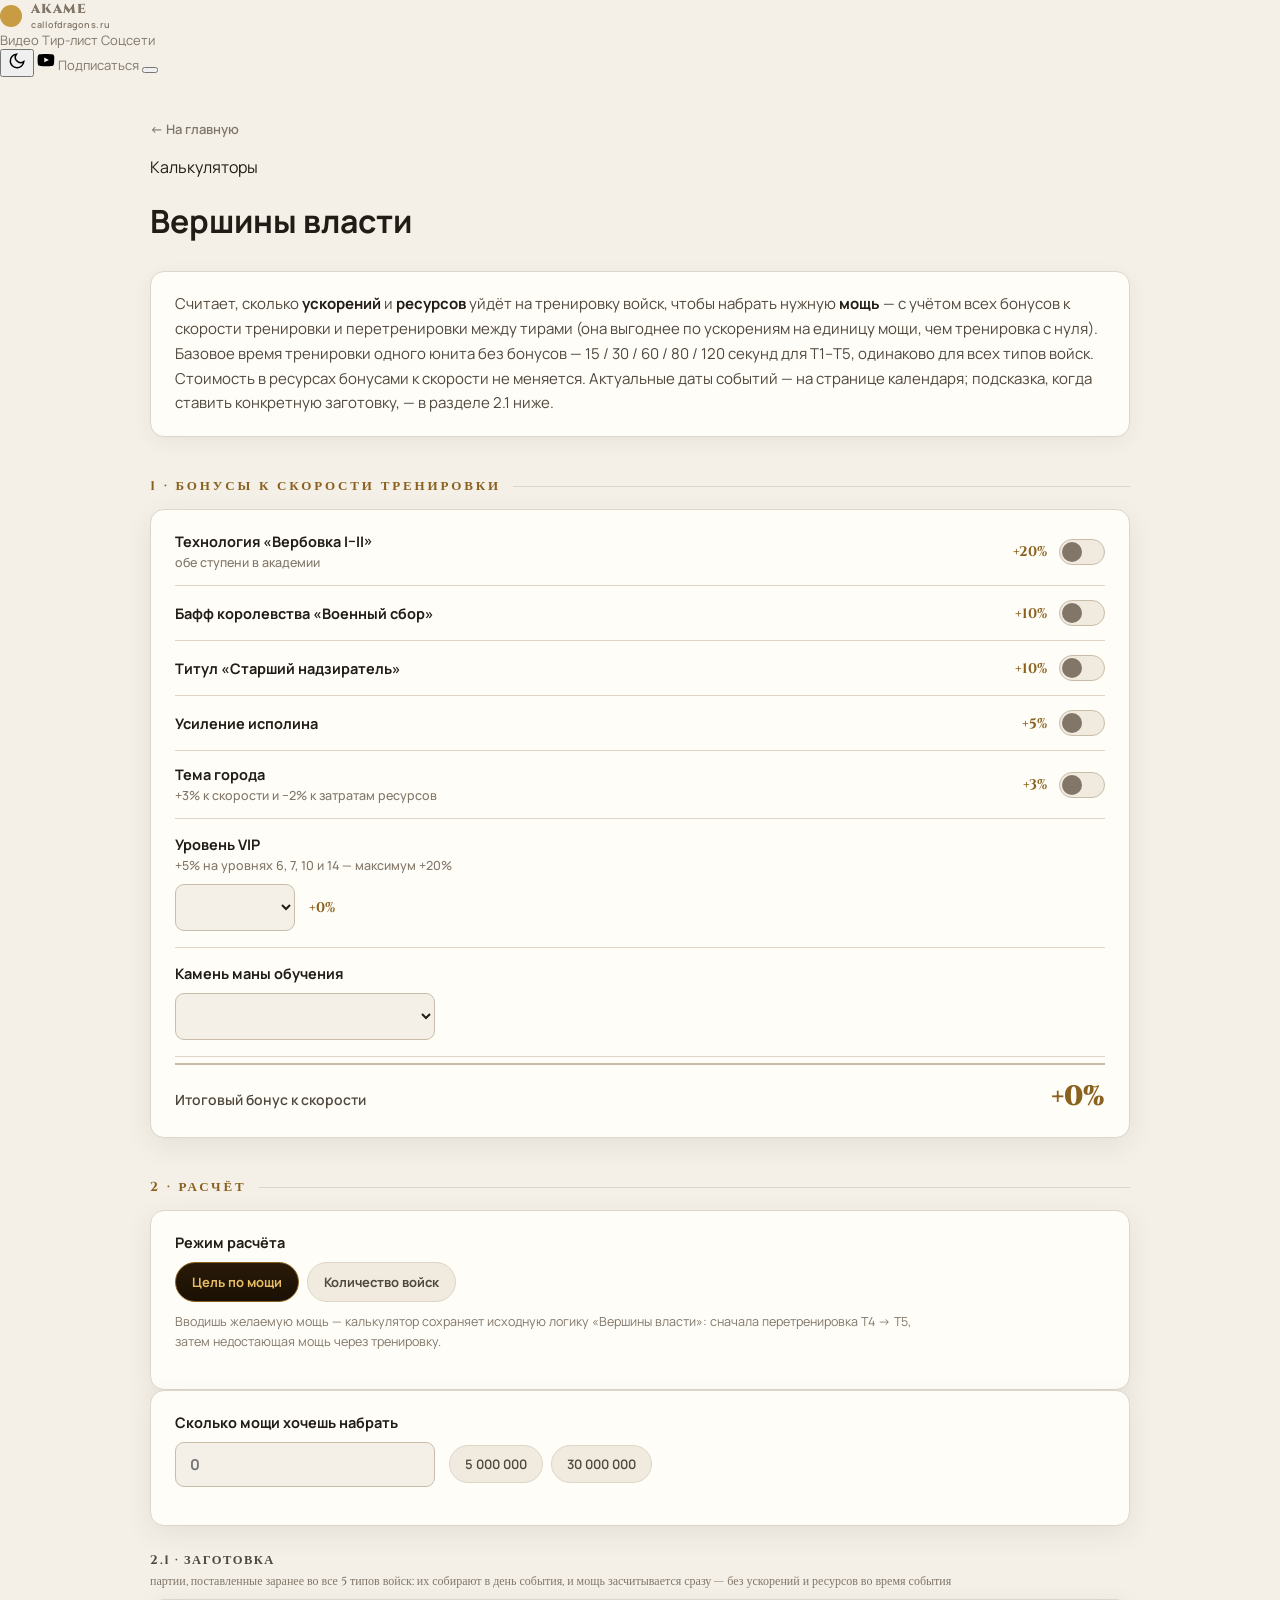
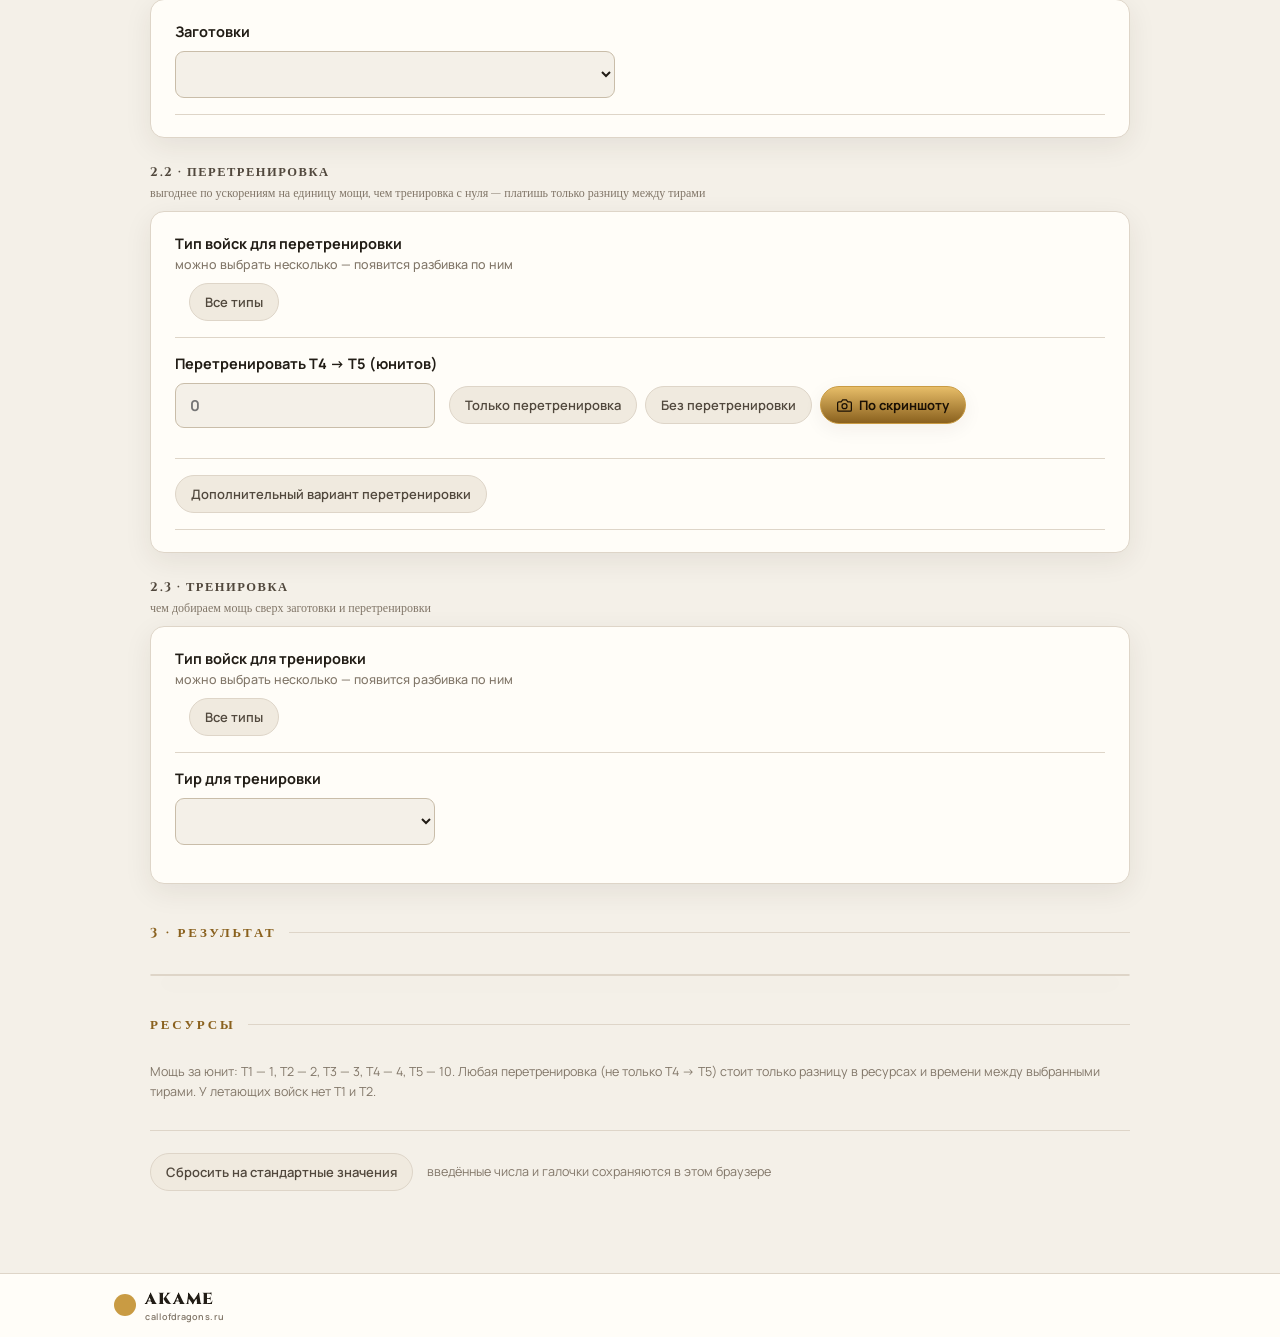
==== commit 272fcb59: "Rename power-peak.html to calculators/power-peak.html" ====
--- a/calculators/power-peak.html
+++ b/calculators/power-peak.html
@@ -20,6 +20,10 @@
 остаётся видимой (и её не скрыть через .hidden), несмотря на атрибут. */
 [hidden] { display: none !important; }
 
+
+.pp-prep-bonus-inline { margin-top: 12px; padding: 16px 18px; background: var(--surface); border: 1px solid var(--line); border-radius: var(--radius); box-shadow: var(--shadow-soft); }
+.pp-prep-bonus-inline .pp-row { cursor: pointer; }
+
 .pp-main { padding: 40px 32px 32px; }
 .pp-wrap { max-width: 980px; margin: 0 auto; }
 .pp-back { display: inline-flex; align-items: center; gap: 7px; font-size: 13px; font-weight: 600; color: var(--muted); margin-bottom: 18px; }
@@ -176,27 +180,41 @@
 .pp-personal-tier { display:flex; flex-direction:column; gap:7px; margin-bottom:8px; }
 .pp-personal-tier .pp-select { max-width:none; box-sizing:border-box; }
 
-/* Локальные чипы типов войск выглядят и ведут себя как кнопка «Все типы». */
-.chips { display:flex; gap:8px; flex-wrap:wrap; }
-.chips .chip { padding:9px 15px; border-radius:999px; background:var(--surface-2); color:var(--ink-2); border:1px solid var(--line); font:600 13px 'Manrope',sans-serif; cursor:pointer; white-space:nowrap; transition:all .2s; }
-.chips .chip:hover { border-color:var(--gold); color:var(--ink); }
-.chips .chip.active { border-color:var(--gold-deep); color:var(--gold-bright); background:linear-gradient(180deg,#2a1a08 0%,#1a1004 100%); }
-[data-theme="dark"] .chips .chip.active { background:linear-gradient(180deg,var(--gold-bright),var(--gold)); color:#1a1004; border-color:var(--gold-bright); }
-
-/* Бонусы заготовки открываются настоящим модальным окном поверх страницы. */
-#ppPrepBonusModal.vt-modal-backdrop { position:fixed !important; inset:0 !important; z-index:9999 !important; display:grid !important; place-items:center !important; padding:24px !important; box-sizing:border-box; background:rgba(0,0,0,.58); }
-.pp-prep-settings{margin-top:12px;padding:16px;border:1px solid var(--line);border-radius:var(--radius-sm,12px);background:var(--surface-2);box-shadow:var(--shadow-soft);}
-.pp-prep-settings-title{font-weight:800;font-size:14px;color:var(--ink);margin-bottom:8px;}
-.pp-prep-settings .pp-row{border-top:1px solid var(--line);}
-.pp-prep-settings .pp-row:first-of-type{border-top:0;}
-.pp-prep-settings .pp-field{margin-top:14px;}
 @media (max-width:600px){ .pp-main{padding:24px 14px 24px}.pp-card.pad{padding:18px 16px}.pp-tr{grid-template-columns:1fr;gap:5px}.pp-tr.head{display:none}.pp-td{text-align:left}.pp-mode-btn{flex:1} }
 </style>
 </head>
 <body>
 
+<header class="nav" id="ppNav">
+<div class="nav-inner">
+<a href="../index.html" class="brand">
+<span class="brand-mark"></span>
+<span class="brand-text">AKAME<small>callofdragons.ru</small></span>
+</a>
+<nav class="nav-links">
+<a href="../index.html#videos">Видео</a>
+<a href="../index.html#tier">Тир-лист</a>
+<a href="../index.html#social">Соцсети</a>
+</nav>
+<div class="nav-spacer"></div>
+<button class="nav-icon-btn" id="ppTheme" aria-label="Тема" title="Сменить тему"></button>
+<a class="nav-cta" href="https://www.youtube.com/@AkameLIFE?sub_confirmation=1" target="_blank" rel="noopener">
+<svg viewBox="0 0 24 24" width="18" height="18"><path d="M23 6.2s-.2-1.6-.9-2.3c-.8-.9-1.8-.9-2.2-1C16.7 2.5 12 2.5 12 2.5s-4.7 0-7.9.4c-.4 0-1.4.1-2.2 1-.7.7-.9 2.3-.9 2.3S.8 8 .8 9.9v1.8c0 1.9.2 3.7.2 3.7s.2 1.6.9 2.3c.8.9 1.9.9 2.4 1 1.7.2 7.4.4 7.4.4s4.7 0 7.9-.4c.4 0 1.4-.1 2.2-1 .7-.7.9-2.3.9-2.3s.2-1.9.2-3.7v-1.8C23.2 8 23 6.2 23 6.2zM9.7 13.7V7.4l6.2 3.2-6.2 3.1z"/></svg>
+Подписаться
+</a>
+<button class="nav-icon-btn nav-burger" id="ppBurger" aria-label="Меню" aria-expanded="false"></button>
+</div>
+<nav class="nav-menu" id="ppMenu" hidden>
+<a href="../index.html#videos">Видео</a>
+<a href="../index.html#tier">Тир-лист</a>
+<a href="../index.html#social">Соцсети</a>
+</nav>
+</header>
+
 <main class="pp-main">
 <div class="pp-wrap">
+
+<a class="pp-back" href="../index.html">← На главную</a>
 
 <div class="section-head" style="margin-bottom:0;">
 <div>
@@ -303,42 +321,49 @@
 Отдельные бонусы для заготовки
 </label>
 <button type="button" class="pp-quick" id="ppPrepBonusEdit" style="display:none;">Настроить</button>
-<div id="ppPrepBonusInline" class="pp-prep-settings" style="display:none;">
-  <div class="pp-prep-settings-title">Отдельные бонусы для заготовки</div>
-  <div class="pp-row" data-ptoggle="recruit">
-    <div class="pp-row-lbl">Технология «Вербовка I–II»<span class="sub">обе ступени в академии</span></div>
-    <div class="pp-row-right"><span class="pp-bonus">+20%</span><div class="pp-sw"><div class="pp-sw-knob"></div></div></div>
-  </div>
-  <div class="pp-row" data-ptoggle="kingdom">
-    <div class="pp-row-lbl">Бафф королевства «Военный сбор»</div>
-    <div class="pp-row-right"><span class="pp-bonus">+10%</span><div class="pp-sw"><div class="pp-sw-knob"></div></div></div>
-  </div>
-  <div class="pp-row" data-ptoggle="title">
-    <div class="pp-row-lbl">Титул «Старший надзиратель»</div>
-    <div class="pp-row-right"><span class="pp-bonus">+10%</span><div class="pp-sw"><div class="pp-sw-knob"></div></div></div>
-  </div>
-  <div class="pp-row" data-ptoggle="titan">
-    <div class="pp-row-lbl">Усиление исполина</div>
-    <div class="pp-row-right"><span class="pp-bonus">+5%</span><div class="pp-sw"><div class="pp-sw-knob"></div></div></div>
-  </div>
-  <div class="pp-row" data-ptoggle="cityTheme">
-    <div class="pp-row-lbl">Тема города</div>
-    <div class="pp-row-right"><span class="pp-bonus">+3%</span><div class="pp-sw"><div class="pp-sw-knob"></div></div></div>
-  </div>
-  <div class="pp-field">
-    <label class="pp-label">Уровень VIP</label>
-    <select id="ppPrepBonusVip" class="pp-select" style="max-width:140px;"></select>
-  </div>
-  <div class="pp-field">
-    <label class="pp-label">Камень маны обучения</label>
-    <select id="ppPrepBonusStone" class="pp-select"></select>
-  </div>
-  <div class="pp-total">
-    <span class="pp-total-lbl">Итоговый бонус для заготовки</span>
-    <span class="pp-total-val" id="ppPrepBonusModalTotal">+0%</span>
-  </div>
-</div>
-</div>
+</div>
+</div>
+<div id="ppPrepBonusModal" class="pp-prep-bonus-inline" hidden>
+
+<div class="pp-subhead" style="margin-top:14px;">Отдельные бонусы для заготовки</div>
+<div class="pp-hint">Не меняет расчёт перетренировки и тренировки ниже — только время и дату для заготовки.</div>
+
+<div class="pp-row" data-ptoggle="recruit">
+<div class="pp-row-lbl">Технология «Вербовка I–II»</div>
+<div class="pp-row-right"><span class="pp-bonus">+20%</span><div class="pp-sw"><div class="pp-sw-knob"></div></div></div>
+</div>
+<div class="pp-row" data-ptoggle="kingdom">
+<div class="pp-row-lbl">Бафф королевства «Военный сбор»</div>
+<div class="pp-row-right"><span class="pp-bonus">+10%</span><div class="pp-sw"><div class="pp-sw-knob"></div></div></div>
+</div>
+<div class="pp-row" data-ptoggle="title">
+<div class="pp-row-lbl">Титул «Старший надзиратель»</div>
+<div class="pp-row-right"><span class="pp-bonus">+10%</span><div class="pp-sw"><div class="pp-sw-knob"></div></div></div>
+</div>
+<div class="pp-row" data-ptoggle="titan">
+<div class="pp-row-lbl">Усиление исполина</div>
+<div class="pp-row-right"><span class="pp-bonus">+5%</span><div class="pp-sw"><div class="pp-sw-knob"></div></div></div>
+</div>
+<div class="pp-row" data-ptoggle="cityTheme">
+<div class="pp-row-lbl">Тема города</div>
+<div class="pp-row-right"><span class="pp-bonus">+3%</span><div class="pp-sw"><div class="pp-sw-knob"></div></div></div>
+</div>
+
+<div class="pp-field">
+<label class="pp-label">Уровень VIP</label>
+<select id="ppPrepBonusVip" class="pp-select" style="max-width:140px;"></select>
+</div>
+<div class="pp-field">
+<label class="pp-label">Камень маны обучения</label>
+<select id="ppPrepBonusStone" class="pp-select"></select>
+</div>
+
+<div class="pp-total">
+<span class="pp-total-lbl">Итоговый бонус для заготовки</span>
+<span class="pp-total-val" id="ppPrepBonusModalTotal">+0%</span>
+</div>
+
+
 </div>
 <div class="pp-inline" style="margin-top:10px;">
 <span class="pp-bonus" style="font-size:19px;" id="ppPrepTimeValue"></span>
@@ -464,6 +489,17 @@
 </div>
 </main>
 
+<footer class="footer">
+<div class="footer-inner">
+<a href="../index.html" class="brand">
+<span class="brand-mark"></span>
+<span class="brand-text">AKAME<small>callofdragons.ru</small></span>
+</a>
+
+</div>
+</footer>
+
+
 <script>
 (function () {
 'use strict';
@@ -471,6 +507,713 @@
 // ── Тема ──
 var SUN = '<svg viewBox="0 0 24 24" width="18" height="18" fill="none" stroke="currentColor" stroke-width="2" stroke-linecap="round"><circle cx="12" cy="12" r="4"/><path d="M12 2v2M12 20v2M4.93 4.93l1.41 1.41M17.66 17.66l1.41 1.41M2 12h2M20 12h2M4.93 19.07l1.41-1.41M17.66 6.34l1.41-1.41"/></svg>';
 var MOON = '<svg viewBox="0 0 24 24" width="18" height="18" fill="none" stroke="currentColor" stroke-width="2" stroke-linecap="round"><path d="M21 12.79A9 9 0 1 1 11.21 3 7 7 0 0 0 21 12.79z"/></svg>';
+var themeBtn = document.getElementById('ppTheme');
+function paintTheme() {
+themeBtn.innerHTML = document.documentElement.getAttribute('data-theme') === 'dark' ? SUN : MOON;
+}
+themeBtn.addEventListener('click', function () {
+var next = document.documentElement.getAttribute('data-theme') === 'dark' ? 'light' : 'dark';
+document.documentElement.setAttribute('data-theme', next);
+try { localStorage.setItem('akame-theme', next); } catch (e) {}
+paintTheme();
+});
+paintTheme();
+document.getElementById('ppYear').textContent = '© ' + new Date().getFullYear() + ' AKAME';
+
+// ── Меню на узком экране (ряд ссылок там скрыт) ──
+var MENU = '<svg viewBox="0 0 24 24" width="20" height="20" fill="none" stroke="currentColor" stroke-width="2" stroke-linecap="round"><path d="M4 7h16M4 12h16M4 17h16"/></svg>';
+var CLOSE = '<svg viewBox="0 0 24 24" width="20" height="20" fill="none" stroke="currentColor" stroke-width="2" stroke-linecap="round"><path d="M18 6 6 18M6 6l12 12"/></svg>';
+var navEl = document.getElementById('ppNav');
+var burger = document.getElementById('ppBurger');
+var menu = document.getElementById('ppMenu');
+function setMenu(open) {
+menu.hidden = !open;
+burger.innerHTML = open ? CLOSE : MENU;
+burger.setAttribute('aria-expanded', open ? 'true' : 'false');
+burger.setAttribute('aria-label', open ? 'Закрыть меню' : 'Меню');
+}
+burger.addEventListener('click', function () { setMenu(menu.hidden); });
+menu.addEventListener('click', function (e) { if (e.target.closest('a')) setMenu(false); });
+document.addEventListener('pointerdown', function (e) {
+if (!menu.hidden && !navEl.contains(e.target)) setMenu(false);
+});
+document.addEventListener('keydown', function (e) {
+if (e.key === 'Escape' && !menu.hidden) setMenu(false);
+});
+// Телефон повернули или окно растянули — на широком экране меню не нужно.
+window.addEventListener('resize', function () {
+if (!menu.hidden && window.innerWidth > 960) setMenu(false);
+});
+setMenu(false);
+
+// ── Игровые константы ──
+var TIERS = ['t1', 't2', 't3', 't4', 't5'];
+// Мощь за одного натренированного юнита
+var POWER = { t1: 1, t2: 2, t3: 3, t4: 4, t5: 10 };
+// Базовое время тренировки одного юнита в секундах при нулевых бонусах —
+// одинаковое для всех типов войск.
+var SEC_PER_UNIT = { t1: 15, t2: 30, t3: 60, t4: 80, t5: 120 };
+
+var TROOP_TYPES = [
+{ id: 'infantry', ru: 'Пехота', color: '#c8834a' },
+{ id: 'cavalry', ru: 'Кавалерия', color: '#c9622a' },
+{ id: 'marksman', ru: 'Стрелки', color: '#4a8a3f' },
+{ id: 'mage', ru: 'Маги', color: '#8a5fd4' },
+{ id: 'flying', ru: 'Летающие', color: '#3b6cf5' },
+];
+var TYPE_IDS = TROOP_TYPES.map(function (t) { return t.id; });
+
+// Диапазоны дополнительной перетренировки — выбираются в дополнение
+// к базовой T4 → T5.
+var RETRAIN_RANGES = [
+{ id: 't3-t5', from: 't3', to: 't5' },
+{ id: 't3-t4', from: 't3', to: 't4' },
+{ id: 't2-t5', from: 't2', to: 't5' },
+{ id: 't2-t4', from: 't2', to: 't4' },
+{ id: 't1-t5', from: 't1', to: 't5' },
+{ id: 't1-t4', from: 't1', to: 't4' },
+];
+function retrainRangeLabel(r) { return r.from.toUpperCase() + ' → ' + r.to.toUpperCase(); }
+function retrainRangePower(r) { return POWER[r.to] - POWER[r.from]; }
+
+// Стоимость ресурсов за юнит. null — такого тира у типа войск нет.
+var COST = {
+infantry: {
+t1: { gold: 50, wood: 50, ore: 0, mana: 0 },
+t2: { gold: 100, wood: 100, ore: 0, mana: 0 },
+t3: { gold: 150, wood: 150, ore: 0, mana: 30 },
+t4: { gold: 300, wood: 300, ore: 0, mana: 100 },
+t5: { gold: 800, wood: 800, ore: 0, mana: 400 },
+},
+cavalry: {
+t1: { gold: 50, wood: 50, ore: 0, mana: 0 },
+t2: { gold: 60, wood: 60, ore: 60, mana: 0 },
+t3: { gold: 90, wood: 90, ore: 90, mana: 30 },
+t4: { gold: 180, wood: 180, ore: 180, mana: 100 },
+t5: { gold: 480, wood: 480, ore: 480, mana: 400 },
+},
+marksman: {
+t1: { gold: 40, wood: 60, ore: 0, mana: 0 },
+t2: { gold: 100, wood: 0, ore: 75, mana: 0 },
+t3: { gold: 150, wood: 0, ore: 112, mana: 30 },
+t4: { gold: 300, wood: 0, ore: 225, mana: 100 },
+t5: { gold: 800, wood: 0, ore: 600, mana: 400 },
+},
+mage: {
+t1: { gold: 60, wood: 40, ore: 0, mana: 0 },
+t2: { gold: 0, wood: 100, ore: 75, mana: 0 },
+t3: { gold: 0, wood: 150, ore: 112, mana: 30 },
+t4: { gold: 0, wood: 300, ore: 225, mana: 100 },
+t5: { gold: 0, wood: 800, ore: 600, mana: 400 },
+},
+flying: {
+t1: null,
+t2: null,
+t3: { gold: 90, wood: 90, ore: 90, mana: 30 },
+t4: { gold: 180, wood: 180, ore: 180, mana: 100 },
+t5: { gold: 480, wood: 480, ore: 480, mana: 400 },
+},
+};
+
+var RES_KEYS = ['gold', 'wood', 'ore', 'mana'];
+// Иконки лежат в assets/calc/<ключ>.webp
+var RES_LABEL = { gold: 'Золото', wood: 'Древесина', ore: 'Руда', mana: 'Мана' };
+
+var VIP_LEVELS = [6, 7, 10, 14];
+var MANA_STONES = [
+{ id: 'none', ru: 'Нет', bonus: 0 },
+{ id: 'rare', ru: 'Редкий', bonus: 5 },
+{ id: 'epic', ru: 'Эпический', bonus: 7 },
+{ id: 'legendary', ru: 'Легендарный', bonus: 10 },
+];
+var TOGGLE_BONUS = { recruit: 20, kingdom: 10, title: 10, titan: 5, cityTheme: 3 };
+var CITY_THEME_RES_DISCOUNT = 0.02;
+
+// Заготовка — партии, поставленные заранее во все пять типов войск сразу.
+// Размер одной партии = базовый лимит + расширение; у перетренировки базовый
+// лимит свой, в десять раз больше.
+var PREP_BASE = { train: 1600, retrain: 16000 };
+var PREPS = [
+{ id: 'none' },
+{ id: 't5-20', kind: 'train', tier: 't5', ext: 20000 },
+{ id: 't5-10', kind: 'train', tier: 't5', ext: 10000 },
+{ id: 't4-20', kind: 'train', tier: 't4', ext: 20000 },
+{ id: 't4-10', kind: 'train', tier: 't4', ext: 10000 },
+{ id: 'rt-20', kind: 'retrain', ext: 20000 },
+{ id: 'rt-10', kind: 'retrain', ext: 10000 },
+];
+
+function defaultState() {
+return {
+// Типы войск считаются раздельно для перетренировки и для тренировки с нуля.
+retrainTypes: ['infantry'],
+freshTypes: ['infantry'],
+split: {
+retrain: { infantry: 0, cavalry: 0, marksman: 0, mage: 0, flying: 0 },
+retrainExtra: { infantry: 0, cavalry: 0, marksman: 0, mage: 0, flying: 0 },
+fresh: { infantry: 0, cavalry: 0, marksman: 0, mage: 0, flying: 0 },
+},
+// Пока раскладку не правили руками, войска делятся между выбранными типами поровну.
+splitManual: { retrain: false, retrainExtra: false, fresh: false },
+toggles: { recruit: true, kingdom: true, title: true, titan: true, cityTheme: false },
+vip: 14,
+stone: 'legendary',
+prep: 'none',
+target: 0,
+retrain: 0,
+// Дополнительный вариант перетренировки — опциональный, поверх базовой T4 → T5.
+retrainExtraOn: false,
+retrainExtraRange: 't3-t5',
+retrainExtra: 0,
+freshTier: 't5',
+// Заготовка может считаться своим набором бонусов, отдельным от шага 1.
+prepCustomBonusOn: false,
+prepCustomToggles: { recruit: true, kingdom: true, title: true, titan: true, cityTheme: false },
+prepCustomVip: 14,
+prepCustomStone: 'legendary',
+};
+}
+
+var state = defaultState();
+
+function isSplit(types) { return types.length > 1; }
+function mainType(types) { return types[0]; }
+
+var fmt = function (n) { return Math.round(n).toLocaleString('ru-RU'); };
+
+// ── Числовые поля с разбивкой по тысячам ──
+function formatNum(n, keepZero) {
+if (n <= 0) return keepZero ? '0' : '';
+return String(Math.round(n)).replace(/\B(?=(\d{3})+(?!\d))/g, ' ');
+}
+function parseNum(str) {
+var v = parseInt(String(str).replace(/[^\d]/g, ''), 10);
+return isFinite(v) && v > 0 ? v : 0;
+}
+// Переформатирует поле на лету, удерживая курсор на том же количестве цифр.
+function formatInputLive(inp, keepZero) {
+var digitsBefore = inp.value.slice(0, inp.selectionStart == null ? inp.value.length : inp.selectionStart).replace(/[^\d]/g, '').length;
+var v = parseNum(inp.value);
+var formatted = formatNum(v, keepZero);
+inp.value = formatted;
+var pos = 0, digits = 0;
+while (pos < formatted.length && digits < digitsBefore) {
+if (/\d/.test(formatted[pos])) digits++;
+pos++;
+}
+try { inp.setSelectionRange(pos, pos); } catch (e) {}
+return v;
+}
+
+function vipBonus(level) {
+var n = 0;
+for (var i = 0; i < VIP_LEVELS.length; i++) if (level >= VIP_LEVELS[i]) n++;
+return n * 5;
+}
+function stoneBonus(stoneId) {
+var s = MANA_STONES.filter(function (x) { return x.id === stoneId; })[0];
+return s ? s.bonus : 0;
+}
+function toggleBonusSum(toggles) {
+var b = 0;
+Object.keys(TOGGLE_BONUS).forEach(function (k) { if (toggles[k]) b += TOGGLE_BONUS[k]; });
+return b;
+}
+// Общая формула бонуса — используется и для расчёта калькулятора (state.*),
+// и для отдельного набора бонусов заготовки (state.prepCustom*).
+function totalBonusFrom(toggles, vip, stone) {
+return toggleBonusSum(toggles) + vipBonus(vip) + stoneBonus(stone);
+}
+function totalBonusPct() {
+return totalBonusFrom(state.toggles, state.vip, state.stone);
+}
+// Бонус, которым сейчас считается заготовка — свой набор либо тот же, что у калькулятора.
+function prepBonusPct() {
+return state.prepCustomBonusOn ? totalBonusFrom(state.prepCustomToggles, state.prepCustomVip, state.prepCustomStone) : totalBonusPct();
+}
+function prepTrainSeconds(p, bonusPct) {
+var mult = 1 + bonusPct / 100;
+var perType = PREP_BASE[p.kind] + p.ext;
+var perUnitSec = p.kind === 'retrain' ? (SEC_PER_UNIT.t5 - SEC_PER_UNIT.t4) : SEC_PER_UNIT[p.tier];
+return perType * perUnitSec / mult;
+}
+
+// ── Целочисленное распределение по весам (largest remainder) ──
+function distributeInt(weights, total) {
+if (total <= 0) return weights.map(function () { return 0; });
+var sumW = weights.reduce(function (a, b) { return a + b; }, 0);
+if (sumW <= 0) {
+var base = Math.floor(total / weights.length);
+var rem0 = total - base * weights.length;
+return weights.map(function (_, i) { return base + (i < rem0 ? 1 : 0); });
+}
+var raw = weights.map(function (w) { return w / sumW * total; });
+var floors = raw.map(Math.floor);
+var used = floors.reduce(function (a, b) { return a + b; }, 0);
+var remainder = total - used;
+var order = raw.map(function (v, i) { return { i: i, frac: v - floors[i] }; }).sort(function (a, b) { return b.frac - a.frac; });
+for (var j = 0; j < remainder; j++) floors[order[j].i]++;
+return floors;
+}
+
+// Раскладывает total по типам ids: поровну, пока раскладку не трогали
+// руками, и по уже набранным пропорциям после ручной правки. Снятые с выбора
+// типы обнуляются.
+// capFn(typeId) — необязательная верхняя граница на тип (лимит по скрину
+// войск); без нее (retrainExtra/fresh) поведение не меняется.
+function rescaleSplit(counts, newTotal, manual, ids, capFn) {
+TYPE_IDS.forEach(function (k) { if (ids.indexOf(k) < 0) counts[k] = 0; });
+if (newTotal <= 0) { ids.forEach(function (k) { counts[k] = 0; }); return; }
+var weights = manual ? ids.map(function (k) { return counts[k]; }) : ids.map(function () { return 1; });
+var dist = distributeInt(weights, newTotal);
+ids.forEach(function (k, i) { counts[k] = capFn ? Math.min(dist[i], capFn(k)) : dist[i]; });
+}
+
+function setSplitValue(counts, typeId, newVal, total, ids, capFn) {
+var cap = capFn ? capFn(typeId) : Infinity;
+newVal = Math.max(0, Math.min(total, cap, Math.round(isFinite(newVal) ? newVal : 0)));
+var others = ids.filter(function (k) { return k !== typeId; });
+var dist = distributeInt(others.map(function (k) { return counts[k]; }), total - newVal);
+others.forEach(function (k, i) { counts[k] = capFn ? Math.min(dist[i], capFn(k)) : dist[i]; });
+counts[typeId] = newVal;
+}
+
+// ── Ресурсы ──
+function costOf(type, tier) { return COST[type] && COST[type][tier]; }
+function costKnown(type, tier) { return !!costOf(type, tier); }
+function zeroRes() { var o = {}; RES_KEYS.forEach(function (k) { o[k] = 0; }); return o; }
+function scaleRes(a, m) { var o = {}; RES_KEYS.forEach(function (k) { o[k] = (a ? a[k] : 0) * m; }); return o; }
+function diffRes(a, b) { var o = {}; RES_KEYS.forEach(function (k) { o[k] = (a ? a[k] : 0) - (b ? b[k] : 0); }); return o; }
+function sumRes(a, b) { var o = {}; RES_KEYS.forEach(function (k) { o[k] = (a ? a[k] : 0) + (b ? b[k] : 0); }); return o; }
+function addInto(target, add, m) { RES_KEYS.forEach(function (k) { target[k] += (add ? add[k] : 0) * m; }); }
+
+function fmtDuration(sec) {
+sec = Math.max(0, Math.round(sec));
+var d = Math.floor(sec / 86400); sec -= d * 86400;
+var h = Math.floor(sec / 3600); sec -= h * 3600;
+var m = Math.floor(sec / 60); sec -= m * 60;
+var parts = [];
+if (d) parts.push(d + 'д');
+if (h || d) parts.push(h + 'ч');
+if (m || h || d) parts.push(m + 'м');
+if (!d) parts.push(sec + 'с');
+return parts.join(' ');
+}
+
+// ── Чипы типов войск (раздельные наборы для перетренировки и тренировки) ──
+function createTypeChips(container, allBtn, getIds, setIds) {
+TROOP_TYPES.forEach(function (t) {
+var b = document.createElement('button');
+b.className = 'pp-quick chip';
+b.dataset.type = t.id;
+b.textContent = t.ru;
+b.addEventListener('click', function () {
+var ids = getIds().slice();
+var i = ids.indexOf(t.id);
+if (i >= 0) {
+if (ids.length === 1) return; // хотя бы один тип должен остаться выбранным
+ids.splice(i, 1);
+} else {
+ids.push(t.id);
+// Порядок держим как в списке типов, иначе шкала прыгает при каждом выборе.
+ids.sort(function (a, b2) { return TYPE_IDS.indexOf(a) - TYPE_IDS.indexOf(b2); });
+}
+setIds(ids);
+render();
+});
+container.appendChild(b);
+});
+allBtn.addEventListener('click', function () {
+// Уже выбраны все — второй клик по «тёмной» кнопке сворачивает выбор до одной Пехоты.
+setIds(getIds().length === TYPE_IDS.length ? ['infantry'] : TYPE_IDS.slice());
+render();
+});
+}
+
+createTypeChips(
+document.getElementById('ppRetrainTypeChips'), document.getElementById('ppRetrainAllTypes'),
+function () { return state.retrainTypes; },
+function (ids) {
+state.retrainTypes = ids;
+state.splitManual.retrain = false;
+state.splitManual.retrainExtra = false;
+// Смена набора типов меняет суммарную доступность по скрину — пересверить лимит.
+clampRetrainToTarget();
+retrainInput.value = formatNum(state.retrain);
+}
+);
+createTypeChips(
+document.getElementById('ppFreshTypeChips'), document.getElementById('ppFreshAllTypes'),
+function () { return state.freshTypes; },
+function (ids) {
+state.freshTypes = ids;
+state.splitManual.fresh = false;
+}
+);
+
+// ── «По скриншоту»: распознаёт T4-юнитов по 5 типам войск и заполняет
+// подробный состав базовой перетренировки. Доп. вариант — только руками.
+// Пока данные скана не сброшены, они ограничивают сверху — нельзя
+// перетренировать больше T4-юнитов, чем реально есть у игрока.
+var availableTroops = null; // {infantry:N,...} | null
+
+function availableFor(typeId) {
+return availableTroops ? (availableTroops[typeId] || 0) : Infinity;
+}
+function totalAvailable(ids) {
+if (!availableTroops) return Infinity;
+return ids.reduce(function (s, id) { return s + availableFor(id); }, 0);
+}
+// Верхняя граница для state.retrain — минимум из «сколько нужно на цель»
+// (если цель задана) и «сколько реально есть по скрину» (если он есть).
+function retrainMaxAllowed() {
+var caps = [];
+if (state.target > 0) caps.push(retrainForWholeTarget());
+if (availableTroops) caps.push(totalAvailable(state.retrainTypes));
+return caps.length ? Math.min.apply(Math, caps) : Infinity;
+}
+
+var RECOGNIZE_URL = 'https://rok-equip-vision.tolstosheev.workers.dev/recognize';
+var TROOP_SCAN_PROMPT = 'На изображении — список карточек войск игрока в игре Call of Dragons. ' +
+'У каждой карточки круглая иконка юнита в цветной рамке (золотая рамка и метка «V» = тир 5, ' +
+'фиолетовая рамка и метка «IV» = тир 4), рядом название юнита с римским номером тира ' +
+'(например «Мечники IV»), под названием — число, это количество таких юнитов у игрока. ' +
+'Нужно количество ИМЕННО тира IV (фиолетовая рамка) для каждого из 5 базовых типов войск. ' +
+'У этого игрока классы называются так: Мечники = пехота, Рыцари = кавалерия, Баллисты = стрелки, ' +
+'Послушницы = маги, Светочи = летающие. Если названия другие — сопоставь по смыслу: ' +
+'пехота/мечники/копейщики/латники → infantry; конница/рыцари/всадники → cavalry; ' +
+'стрелки/баллисты/лучники/арбалетчики → marksman; маги/послушницы/жрецы/чародеи → mage; ' +
+'летающие/светочи/драконы/виверны → flying. Прочих юнитов (тягловые лошади, ресурсные и т.п.) не считай. ' +
+'Ответь СТРОГО одним JSON-объектом без пояснений и без markdown-обёртки: ' +
+'{"infantry":N,"cavalry":N,"marksman":N,"mage":N,"flying":N}. Если тип не нашёлся на изображении — 0.';
+
+var CAMERA_ICON = '<svg viewBox="0 0 24 24" width="15" height="15" fill="none" stroke="currentColor" stroke-width="2" stroke-linecap="round" stroke-linejoin="round"><path d="M23 19a2 2 0 0 1-2 2H3a2 2 0 0 1-2-2V8a2 2 0 0 1 2-2h4l2-3h6l2 3h4a2 2 0 0 1 2 2z"/><circle cx="12" cy="13" r="4"/></svg>';
+var SPINNER_ICON = '<svg class="pp-spin" viewBox="0 0 24 24" width="15" height="15"><circle cx="12" cy="12" r="9" fill="none" stroke="currentColor" stroke-width="3" stroke-dasharray="42 100" stroke-linecap="round"/></svg>';
+
+var scanBtn = document.getElementById('ppScanBtn');
+var scanFile = document.getElementById('ppScanFile');
+var scanResultEl = document.getElementById('ppScanResult');
+
+function setScanBusy(busy, label) {
+scanBtn.disabled = busy;
+scanBtn.innerHTML = (busy ? SPINNER_ICON : CAMERA_ICON) + (busy ? (label || 'Распознаю…') : 'По скриншоту');
+}
+
+scanBtn.addEventListener('click', function () { scanFile.click(); });
+scanFile.addEventListener('change', function () {
+var file = scanFile.files[0];
+scanFile.value = '';
+if (file) runTroopScan(file);
+});
+
+// Часть эдж-узлов Cloudflare периодически ловит от Google "location is not
+// supported" при обращении к Gemini — флапающая, не постоянная блокировка.
+// riseof.ru обходит это ретраями на PHP-стороне; здесь делаем то же на клиенте.
+var RECOGNIZE_ATTEMPTS = 4;
+var RECOGNIZE_RETRY_DELAY_MS = 400;
+
+function isTransientRecognizeError(httpOk, data) {
+if (!httpOk || !data) return true;
+var text = (data.error || '') + ' ' + (data.details || '');
+return /_run_failed/.test(text) || /location is not supported/i.test(text);
+}
+
+function fetchRecognizeOnce(payload) {
+return fetch(RECOGNIZE_URL, {
+method: 'POST',
+headers: { 'Content-Type': 'application/json' },
+body: JSON.stringify(payload),
+})
+.then(function (r) { return r.json().then(function (d) { return { httpOk: r.ok, data: d }; }); })
+.catch(function () { return { httpOk: false, data: null }; });
+}
+
+function fetchRecognizeWithRetry(payload, attemptsLeft) {
+return fetchRecognizeOnce(payload).then(function (res) {
+if (res.httpOk && res.data && res.data.ok !== false) return res;
+if (attemptsLeft > 1 && isTransientRecognizeError(res.httpOk, res.data)) {
+if (attemptsLeft < RECOGNIZE_ATTEMPTS) setScanBusy(true, 'Распознаю… (повтор)');
+return new Promise(function (resolve) { setTimeout(resolve, RECOGNIZE_RETRY_DELAY_MS); })
+.then(function () { return fetchRecognizeWithRetry(payload, attemptsLeft - 1); });
+}
+return res;
+});
+}
+
+function runTroopScan(file) {
+setScanBusy(true);
+scanResultEl.textContent = '';
+var reader = new FileReader();
+reader.onload = function () {
+fetchRecognizeWithRetry({ provider: 'gemini', image: reader.result, prompt: TROOP_SCAN_PROMPT }, RECOGNIZE_ATTEMPTS)
+.then(function (res) {
+if (!res.httpOk || !res.data || res.data.ok === false) {
+throw new Error((res.data && (res.data.message || res.data.error)) || 'Сервис распознавания недоступен');
+}
+applyTroopScanResult(parseTroopScanResult(res.data.raw));
+})
+.catch(function (err) {
+scanResultEl.textContent = 'Не удалось распознать скриншот: ' + (err && err.message ? err.message : err);
+})
+.then(function () { setScanBusy(false); });
+};
+reader.onerror = function () {
+setScanBusy(false);
+scanResultEl.textContent = 'Не удалось прочитать файл.';
+};
+reader.readAsDataURL(file);
+}
+
+function parseTroopScanResult(raw) {
+var obj = raw;
+if (typeof raw !== 'object' || raw === null) {
+var s = String(raw == null ? '' : raw);
+var m = s.match(/\{[\s\S]*\}/);
+obj = JSON.parse(m ? m[0] : s);
+}
+var out = {};
+TYPE_IDS.forEach(function (id) {
+var v = obj ? obj[id] : null;
+out[id] = (typeof v === 'number' && isFinite(v) && v >= 0) ? Math.round(v) : 0;
+});
+return out;
+}
+
+// Автоматика — только для базовой T4 → T5: заполняет весь подробный состав
+// перетренировки сразу по всем 5 типам, обрезая под цель, если распознано с запасом.
+function applyTroopScanResult(counts) {
+var found = TYPE_IDS.map(function (id) { return counts[id]; });
+var total = found.reduce(function (a, b) { return a + b; }, 0);
+if (total <= 0) {
+scanResultEl.textContent = 'Не нашёл юнитов T4 на этом скриншоте — попробуй другой снимок.';
+return;
+}
+
+availableTroops = counts;
+state.retrainTypes = TYPE_IDS.slice();
+state.splitManual.retrain = false;
+state.splitManual.retrainExtra = false;
+var cap = retrainMaxAllowed(); // теперь учитывает и цель, и только что заданную доступность
+var finalTotal = isFinite(cap) ? Math.min(total, cap) : total;
+var dist = distributeInt(found, finalTotal);
+TYPE_IDS.forEach(function (id, i) { state.split.retrain[id] = dist[i]; });
+state.splitManual.retrain = true;
+state.retrain = finalTotal;
+retrainInput.value = formatNum(state.retrain);
+render();
+
+var summary = TROOP_TYPES.map(function (t, i) { return t.ru + ' ' + fmt(found[i]); }).join(', ');
+scanResultEl.textContent = finalTotal < total
+? 'Распознано: ' + summary + '. Подставлено ' + fmt(finalTotal) + ' из ' + fmt(total) + ' — обрезано под цель по мощи.'
+: 'Распознано: ' + summary + '.';
+}
+
+function renderScanAvailable() {
+var box = document.getElementById('ppScanAvailable');
+if (!availableTroops) { box.hidden = true; return; }
+box.hidden = false;
+var parts = TROOP_TYPES.map(function (t) { return t.ru + ' <b>' + fmt(availableTroops[t.id] || 0) + '</b>'; });
+document.getElementById('ppScanAvailableText').innerHTML = 'Доступно T4 по скрину: ' + parts.join(', ') + '. Пока не сброшено — перетренировка ограничена этим количеством.';
+}
+document.getElementById('ppScanAvailableReset').addEventListener('click', function () {
+availableTroops = null;
+render();
+});
+
+// ── Шкала разбивки по типам ──
+function makeSplitBar(barEl, inputsEl, counts, getTotal, key, capFn) {
+var types = [], segs = [], handles = [], inputs = [];
+
+function boundaries() {
+var b = [0], acc = 0;
+types.forEach(function (t) { acc += counts[t.id]; b.push(acc); });
+return b;
+}
+
+// Раздвигает подписи-ползунки, если сегмент между ними почти нулевой —
+// на ширину самих сегментов это не влияет.
+function declutter(pcts, minGap) {
+var out = pcts.slice();
+for (var i = 1; i < out.length; i++) if (out[i] < out[i - 1] + minGap) out[i] = out[i - 1] + minGap;
+if (out[out.length - 1] > 100) {
+out[out.length - 1] = 100;
+for (var j = out.length - 2; j >= 0; j--) if (out[j] > out[j + 1] - minGap) out[j] = out[j + 1] - minGap;
+}
+return out;
+}
+
+function update() {
+var total = getTotal();
+var b = boundaries();
+var even = 100 / (types.length || 1);
+types.forEach(function (t, i) {
+segs[i].style.width = (total > 0 ? (counts[t.id] / total * 100) : even) + '%';
+});
+var raw = handles.map(function (h, i) { return total > 0 ? (b[i + 1] / total * 100) : (even * (i + 1)); });
+var barW = barEl.getBoundingClientRect().width;
+var minGap = barW > 0 ? Math.min(24, (16 / barW) * 100) : 4;
+declutter(raw, minGap).forEach(function (p, i) { handles[i].style.left = p + '%'; });
+inputs.forEach(function (inp, i) {
+if (document.activeElement !== inp) inp.value = formatNum(counts[types[i].id], true);
+});
+}
+
+function attachDrag(h, idx) {
+h.addEventListener('pointerdown', function (e) {
+e.preventDefault();
+h.classList.add('dragging');
+function move(ev) {
+var total = getTotal();
+if (total <= 0) return;
+var rect = barEl.getBoundingClientRect();
+var frac = rect.width > 0 ? (ev.clientX - rect.left) / rect.width : 0;
+frac = Math.max(0, Math.min(1, frac));
+var b = boundaries();
+// Сегмент слева (idx) и справа (idx+1) от этой ручки не должны
+// превышать их собственный лимит доступности (если он есть).
+var lo = capFn ? Math.max(b[idx], b[idx + 2] - capFn(types[idx + 1].id)) : b[idx];
+var hi = capFn ? Math.min(b[idx + 2], b[idx] + capFn(types[idx].id)) : b[idx + 2];
+b[idx + 1] = Math.max(lo, Math.min(hi, Math.round(frac * total)));
+state.splitManual[key] = true;
+types.forEach(function (t, i) { counts[t.id] = b[i + 1] - b[i]; });
+render();
+}
+function up() {
+h.classList.remove('dragging');
+window.removeEventListener('pointermove', move);
+window.removeEventListener('pointerup', up);
+}
+window.addEventListener('pointermove', move);
+window.addEventListener('pointerup', up);
+});
+}
+
+// Шкала пересобирается при смене набора типов: сегментов и ручек ровно
+// столько, сколько типов выбрано.
+function build(ids) {
+types = TROOP_TYPES.filter(function (t) { return ids.indexOf(t.id) >= 0; });
+barEl.innerHTML = '';
+inputsEl.innerHTML = '';
+segs = []; handles = []; inputs = [];
+types.forEach(function (t, i) {
+var seg = document.createElement('div');
+seg.className = 'pp-split-seg';
+seg.style.background = t.color;
+barEl.appendChild(seg);
+segs.push(seg);
+if (i < types.length - 1) {
+var h = document.createElement('div');
+h.className = 'pp-split-handle';
+barEl.appendChild(h);
+handles.push(h);
+attachDrag(h, i);
+}
+});
+types.forEach(function (t) {
+var wrap = document.createElement('div');
+wrap.className = 'pp-split-in';
+var lbl = document.createElement('div');
+lbl.className = 'pp-split-in-lbl';
+lbl.innerHTML = '<span class="pp-split-dot" style="background:' + t.color + '"></span>' + t.ru;
+var inp = document.createElement('input');
+inp.type = 'text'; inp.inputMode = 'numeric'; inp.autocomplete = 'off';
+wrap.appendChild(lbl); wrap.appendChild(inp);
+inputsEl.appendChild(wrap);
+inputs.push(inp);
+inp.addEventListener('input', function () {
+var v = formatInputLive(inp, true);
+state.splitManual[key] = true;
+setSplitValue(counts, t.id, v, getTotal(), types.map(function (tt) { return tt.id; }), capFn);
+inp.value = formatNum(counts[t.id], true);
+render();
+});
+});
+}
+
+return { build: build, update: update };
+}
+
+var splitKeyRetrain = '', splitKeyFresh = '';
+var splitBarRetrain = makeSplitBar(
+document.getElementById('ppSplitBarRetrain'), document.getElementById('ppSplitInputsRetrain'),
+state.split.retrain, function () { return state.retrain; }, 'retrain', availableFor
+);
+var splitBarFresh = makeSplitBar(
+document.getElementById('ppSplitBarFresh'), document.getElementById('ppSplitInputsFresh'),
+state.split.fresh, function () { return calc().freshUnits; }, 'fresh'
+);
+
+// ── Тумблеры ──
+document.querySelectorAll('[data-toggle]').forEach(function (row) {
+row.addEventListener('click', function () {
+var key = row.dataset.toggle;
+state.toggles[key] = !state.toggles[key];
+render();
+});
+});
+
+// ── VIP ──
+var vipSel = document.getElementById('ppVip');
+var vipOpts = [];
+for (var vi = 1; vi <= 16; vi++) vipOpts.push('<option value="' + vi + '">' + (vi === 16 ? 'VIP S' : 'VIP ' + vi) + '</option>');
+vipSel.innerHTML = vipOpts.join('');
+vipSel.value = state.vip;
+vipSel.addEventListener('change', function () {
+var v = parseInt(vipSel.value, 10);
+state.vip = isFinite(v) ? Math.max(1, Math.min(16, v)) : 1;
+render();
+});
+
+// ── Камень маны ──
+var stoneSel = document.getElementById('ppStone');
+stoneSel.innerHTML = MANA_STONES.map(function (s) {
+return '<option value="' + s.id + '">' + s.ru + (s.bonus ? ' +' + s.bonus + '%' : '') + '</option>';
+}).join('');
+stoneSel.value = state.stone;
+stoneSel.addEventListener('change', function () { state.stone = stoneSel.value; render(); });
+
+// ── Цель и перетренировка ──
+var RETRAIN_POWER = POWER.t5 - POWER.t4;
+
+function prepName(p) {
+if (!p.kind) return 'Без заготовки';
+var what = p.kind === 'retrain' ? 'Перетренировка T4 → T5' : 'Тренировка ' + p.tier.toUpperCase();
+return what + ' (расширение на ' + fmt(p.ext) + ')';
+}
+function prepInfo() {
+var p = PREPS.filter(function (x) { return x.id === state.prep; })[0] || PREPS[0];
+if (!p.kind) return { units: 0, power: 0 };
+var perType = PREP_BASE[p.kind] + p.ext;
+var units = perType * TROOP_TYPES.length;
+var perUnit = p.kind === 'retrain' ? RETRAIN_POWER : POWER[p.tier];
+return {
+perType: perType,
+units: units,
+power: units * perUnit,
+perUnit: perUnit,
+tierLabel: p.kind === 'retrain' ? 'T4 → T5' : p.tier.toUpperCase(),
+};
+}
+// Сколько мощи остаётся набрать во время события, когда заготовка уже собрана.
+function eventTarget() { return Math.max(0, state.target - prepInfo().power); }
+
+var prepSel = document.getElementById('ppPrep');
+prepSel.innerHTML = PREPS.map(function (p) {
+return '<option value="' + p.id + '">' + prepName(p) + '</option>';
+}).join('');
+prepSel.addEventListener('change', function () {
+state.prep = prepSel.value;
+clampRetrainToTarget();
+retrainInput.value = formatNum(state.retrain);
+render();
+});
+
+// ── Когда ставить заготовку: время тренировки + дата из ближайшего события ──
+var GCAL_API_KEY = 'AIzaSyAhSs4IHXxg4sC37L-bwPkpFHBlWgzoYnY';
+var GCAL_ID = 'e90ed36b90a9e8653b5378bcd9a50f484362cc371a82b140742c93aa30ec3c6f@group.calendar.google.com';
+var PEAK_ADVICE_WINDOW_DAYS = 30; // дальше этого срока дату старта заготовки пока не считаем
+// Событие стартует в 00:00 UTC первого дня, но целимся не в этот момент, а
+// на PEAK_READY_BUFFER_HOURS позже — запас на случай, чтобы заготовка не
 // дотренировалась намного раньше времени.
 var PEAK_READY_BUFFER_HOURS = 15;
 var nearestPeakStart = null; // Date | null — начало ближайшей «Вершины власти»
@@ -543,9 +1286,7 @@
 
 var bonus = prepBonusPct();
 document.getElementById('ppPrepCustomBonusOn').checked = state.prepCustomBonusOn;
-if (prepBonusEdit) prepBonusEdit.style.display = state.prepCustomBonusOn ? '' : 'none';
-if (!state.prepCustomBonusOn) closePrepBonusSettings();
-if (prepBonusEdit) prepBonusEdit.style.display = state.prepCustomBonusOn ? '' : 'none';
+document.getElementById('ppPrepBonusEdit').style.display = state.prepCustomBonusOn ? '' : 'none';
 document.getElementById('ppPrepBonusHint').textContent = state.prepCustomBonusOn
 ? '— свой набор, +' + bonus + '%'
 : '— как в разделе 1, +' + bonus + '%';
@@ -598,76 +1339,58 @@
 }
 
 // ── Отдельные бонусы для заготовки (не трогают расчёт калькулятора) ──
-var prepBonusPanel = document.getElementById('ppPrepBonusInline');
-var prepBonusEdit = document.getElementById('ppPrepBonusEdit');
-
-function renderPrepBonusSettings() {
-  if (!prepBonusPanel) return;
-  prepBonusPanel.querySelectorAll('[data-ptoggle]').forEach(function (row) {
-    row.querySelector('.pp-sw').classList.toggle('on', !!state.prepCustomToggles[row.dataset.ptoggle]);
-  });
-  var vipSel = document.getElementById('ppPrepBonusVip');
-  var stoneSel = document.getElementById('ppPrepBonusStone');
-  if (vipSel) vipSel.value = state.prepCustomVip;
-  if (stoneSel) stoneSel.value = state.prepCustomStone;
-  var total = document.getElementById('ppPrepBonusModalTotal');
-  if (total) total.textContent = '+' + totalBonusFrom(state.prepCustomToggles, state.prepCustomVip, state.prepCustomStone) + '%';
-}
-if (prepBonusPanel) {
-  prepBonusPanel.querySelectorAll('[data-ptoggle]').forEach(function (row) {
-    row.addEventListener('click', function () {
-      state.prepCustomToggles[row.dataset.ptoggle] = !state.prepCustomToggles[row.dataset.ptoggle];
-      renderPrepBonusSettings();
-      render();
-    });
-  });
-  var prepBonusVipSel = document.getElementById('ppPrepBonusVip');
-  var prepBonusVipOpts = [];
-  for (var pbv = 1; pbv <= 16; pbv++) prepBonusVipOpts.push('<option value="' + pbv + '">' + (pbv === 16 ? 'VIP S' : 'VIP ' + pbv) + '</option>');
-  prepBonusVipSel.innerHTML = prepBonusVipOpts.join('');
-  prepBonusVipSel.addEventListener('change', function () {
-    var v = parseInt(prepBonusVipSel.value, 10);
-    state.prepCustomVip = isFinite(v) ? Math.max(1, Math.min(16, v)) : 1;
-    renderPrepBonusSettings(); render();
-  });
-  var prepBonusStoneSel = document.getElementById('ppPrepBonusStone');
-  prepBonusStoneSel.innerHTML = MANA_STONES.map(function (s) {
-    return '<option value="' + s.id + '">' + s.ru + (s.bonus ? ' +' + s.bonus + '%' : '') + '</option>';
-  }).join('');
-  prepBonusStoneSel.addEventListener('change', function () {
-    state.prepCustomStone = prepBonusStoneSel.value;
-    renderPrepBonusSettings(); render();
-  });
-}
-function openPrepBonusSettings() {
-  renderPrepBonusSettings();
-  if (prepBonusPanel) prepBonusPanel.style.display = 'block';
-}
-function closePrepBonusSettings() {
-  if (prepBonusPanel) prepBonusPanel.style.display = 'none';
-}
+var prepBonusModal = document.getElementById('ppPrepBonusModal');
+prepBonusModal.querySelectorAll('[data-ptoggle]').forEach(function (row) {
+row.addEventListener('click', function () {
+state.prepCustomToggles[row.dataset.ptoggle] = !state.prepCustomToggles[row.dataset.ptoggle];
+renderPrepBonusModal();
+render();
+});
+});
+var prepBonusVipSel = document.getElementById('ppPrepBonusVip');
+var prepBonusVipOpts = [];
+for (var pbv = 1; pbv <= 16; pbv++) prepBonusVipOpts.push('<option value="' + pbv + '">' + (pbv === 16 ? 'VIP S' : 'VIP ' + pbv) + '</option>');
+prepBonusVipSel.innerHTML = prepBonusVipOpts.join('');
+prepBonusVipSel.addEventListener('change', function () {
+var v = parseInt(prepBonusVipSel.value, 10);
+state.prepCustomVip = isFinite(v) ? Math.max(1, Math.min(16, v)) : 1;
+renderPrepBonusModal();
+render();
+});
+var prepBonusStoneSel = document.getElementById('ppPrepBonusStone');
+prepBonusStoneSel.innerHTML = MANA_STONES.map(function (s) {
+return '<option value="' + s.id + '">' + s.ru + (s.bonus ? ' +' + s.bonus + '%' : '') + '</option>';
+}).join('');
+prepBonusStoneSel.addEventListener('change', function () {
+state.prepCustomStone = prepBonusStoneSel.value;
+renderPrepBonusModal();
+render();
+});
+function renderPrepBonusModal() {
+prepBonusModal.querySelectorAll('[data-ptoggle]').forEach(function (row) {
+row.querySelector('.pp-sw').classList.toggle('on', !!state.prepCustomToggles[row.dataset.ptoggle]);
+});
+prepBonusVipSel.value = state.prepCustomVip;
+prepBonusStoneSel.value = state.prepCustomStone;
+document.getElementById('ppPrepBonusModalTotal').textContent = '+' + totalBonusFrom(state.prepCustomToggles, state.prepCustomVip, state.prepCustomStone) + '%';
+}
+function openPrepBonusModal() { renderPrepBonusModal(); prepBonusModal.hidden = false; }
+function closePrepBonusModal() { prepBonusModal.hidden = true; render(); }
+
 document.getElementById('ppPrepCustomBonusOn').addEventListener('change', function (e) {
-  state.prepCustomBonusOn = e.target.checked;
-  if (state.prepCustomBonusOn) {
-    state.prepCustomToggles = Object.assign({}, state.toggles);
-    state.prepCustomVip = state.vip;
-    state.prepCustomStone = state.stone;
-    if (prepBonusEdit) prepBonusEdit.style.display = '';
-    openPrepBonusSettings();
-  } else {
-    if (prepBonusEdit) prepBonusEdit.style.display = 'none';
-    closePrepBonusSettings();
-  }
-  render();
-});
-if (prepBonusEdit) {
-  prepBonusEdit.addEventListener('click', function (e) {
-    e.preventDefault();
-    e.stopPropagation();
-    if (prepBonusPanel && prepBonusPanel.style.display === 'none') openPrepBonusSettings();
-    else closePrepBonusSettings();
-  });
-}
+state.prepCustomBonusOn = e.target.checked;
+if (state.prepCustomBonusOn) {
+// Стартуем с текущих значений шага 1 — дальше их можно поправить отдельно.
+state.prepCustomToggles = Object.assign({}, state.toggles);
+state.prepCustomVip = state.vip;
+state.prepCustomStone = state.stone;
+}
+render();
+});
+document.getElementById('ppPrepBonusEdit').addEventListener('click', function () {
+  if (prepBonusModal.hidden) openPrepBonusModal(); else closePrepBonusModal();
+});
+
 // Сколько сейчас даёт дополнительный вариант перетренировки.
 function currentExtraGain() {
 if (!state.retrainExtraOn) return 0;
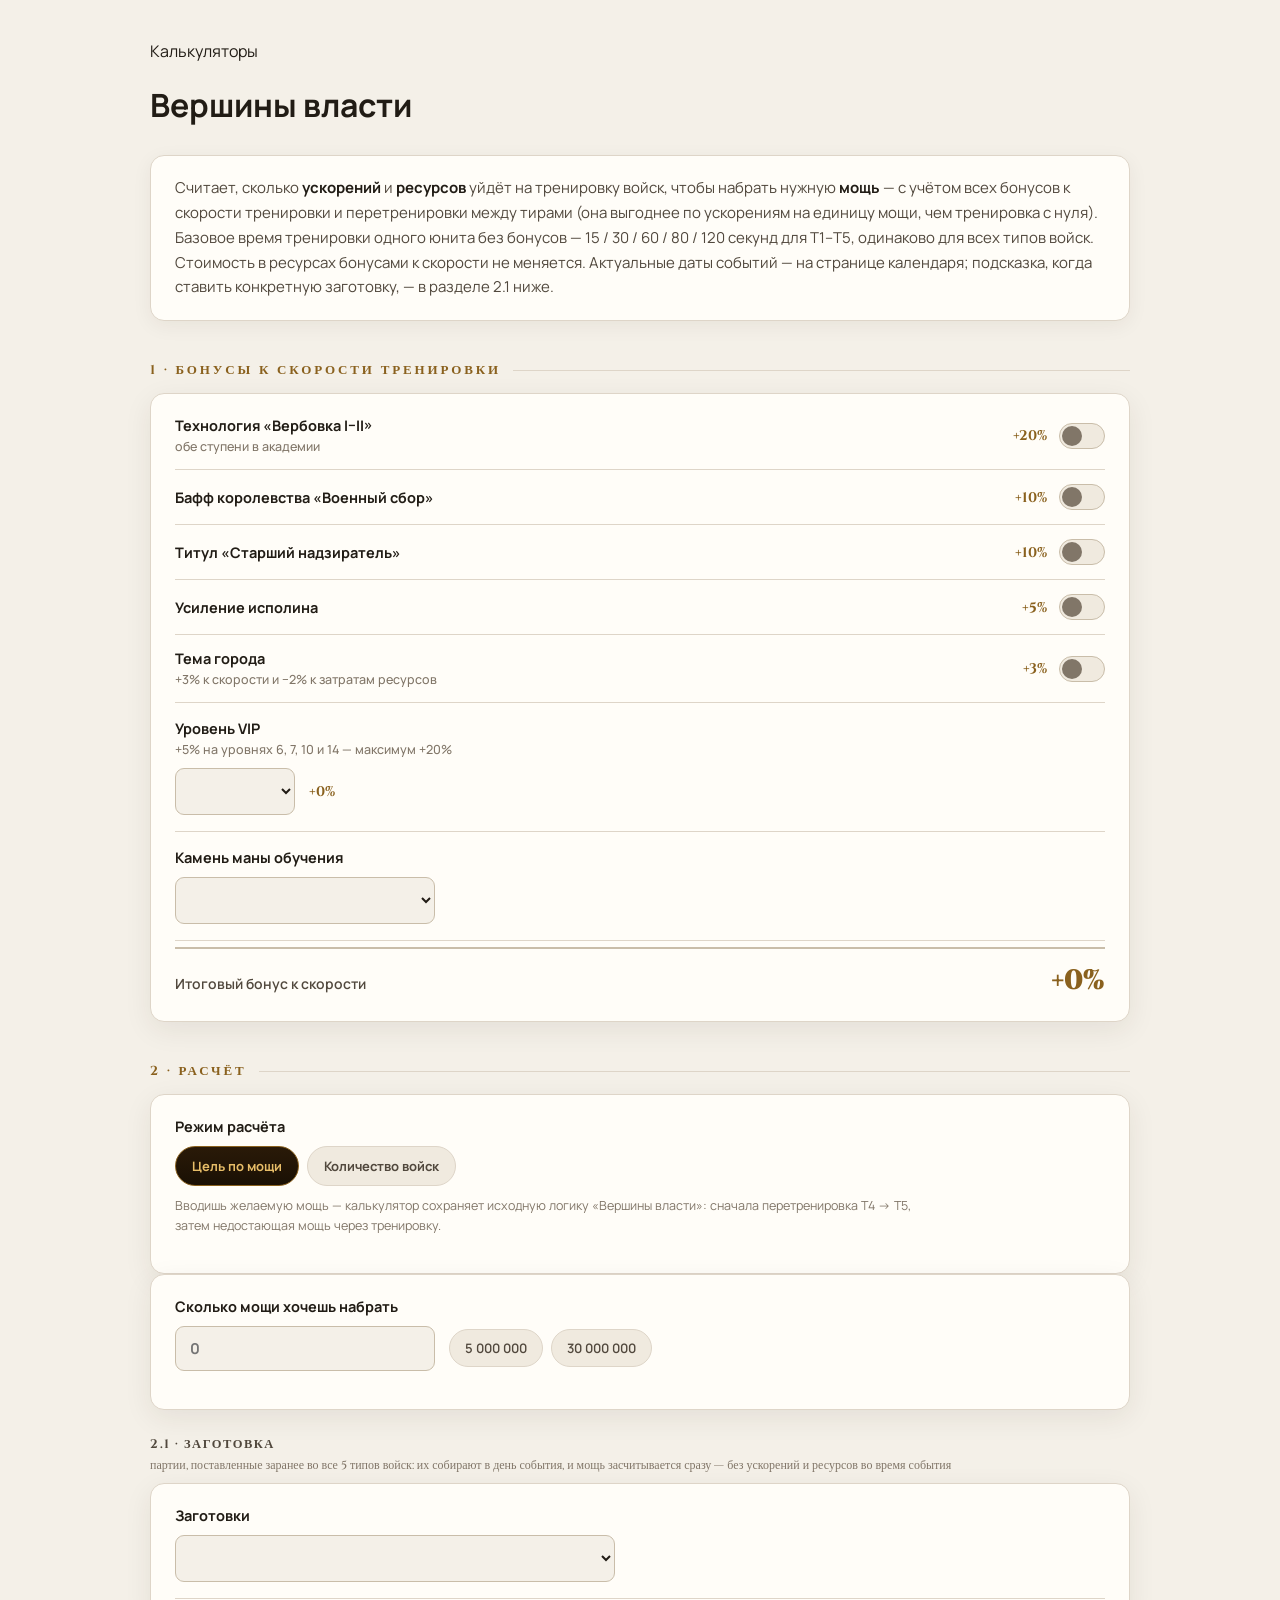
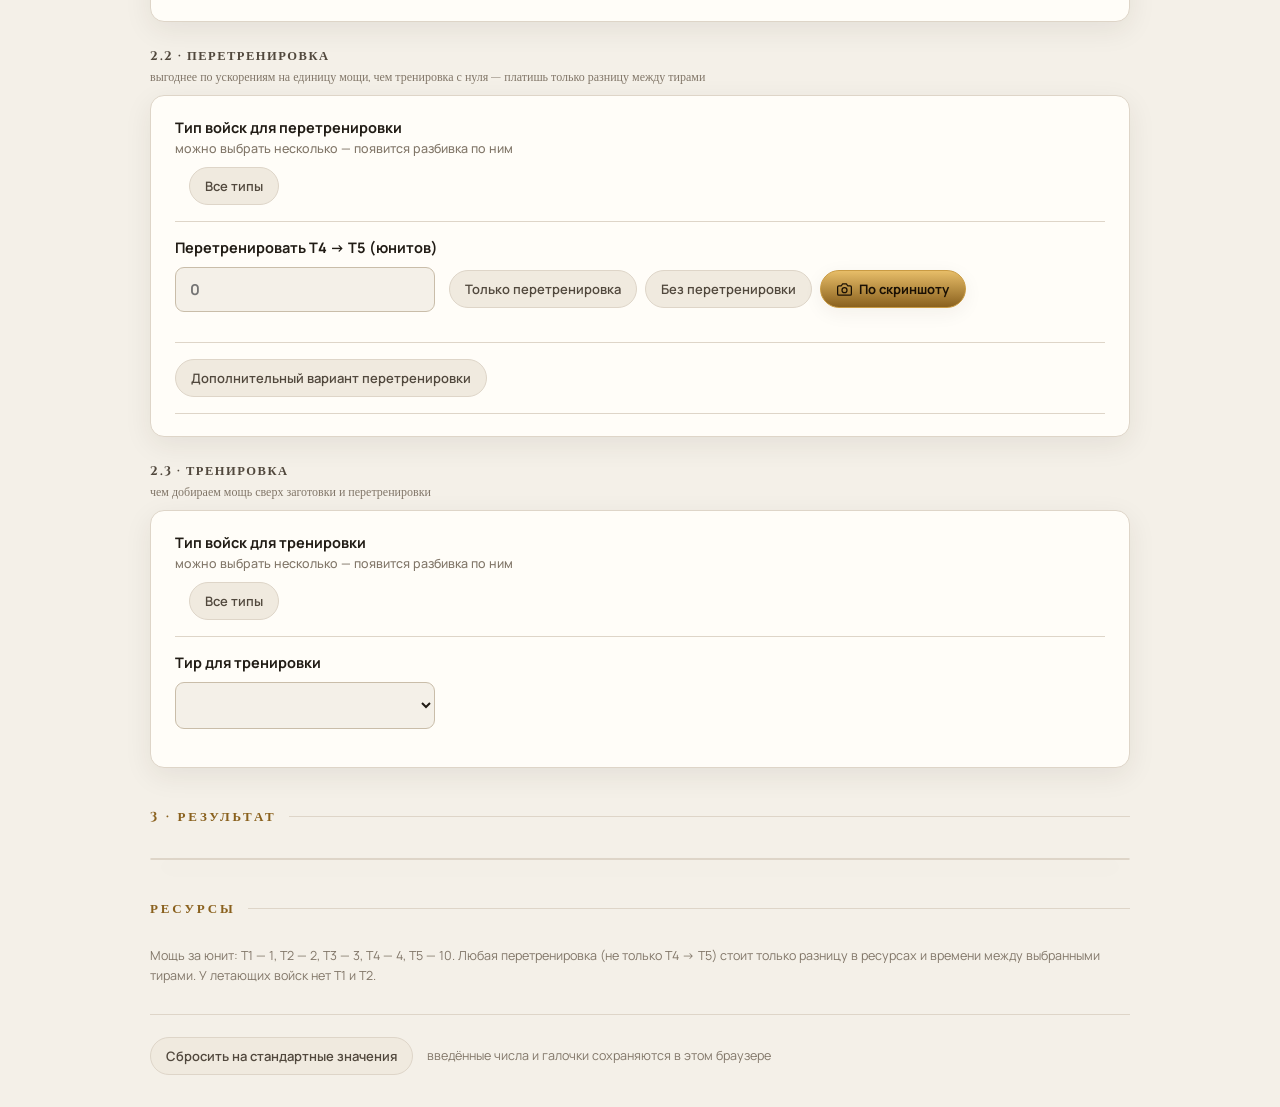
==== commit f74c750d: "Rename power-peak.html to calculators/power-peak.html" ====
--- a/calculators/power-peak.html
+++ b/calculators/power-peak.html
@@ -1,15 +1,16 @@
 <!DOCTYPE html>
+
 <html lang="ru">
 <head>
-<meta charset="UTF-8" />
-<meta name="viewport" content="width=device-width, initial-scale=1.0" />
+<meta charset="utf-8"/>
+<meta content="width=device-width, initial-scale=1.0" name="viewport"/>
 <title>Калькулятор «Вершины власти» — тренировка войск Call of Dragons | AKAME</title>
-<meta name="description" content="Сколько ускорений и ресурсов нужно на тренировку войск в Call of Dragons, чтобы набрать нужную мощь: с учётом всех бонусов к скорости тренировки и перетренировки между любыми тирами." />
-<link rel="canonical" href="https://callofdragons.ru/calculators/power-peak.html" />
-<link rel="preconnect" href="https://fonts.googleapis.com">
-<link rel="preconnect" href="https://fonts.gstatic.com" crossorigin>
-<link href="https://fonts.googleapis.com/css2?family=Cinzel:wght@500;700;900&family=Manrope:wght@400;500;600;700&display=swap" rel="stylesheet">
-<link rel="stylesheet" href="../styles.css?v=5e5e803d" />
+<meta content="Сколько ускорений и ресурсов нужно на тренировку войск в Call of Dragons, чтобы набрать нужную мощь: с учётом всех бонусов к скорости тренировки и перетренировки между любыми тирами." name="description"/>
+<link href="https://callofdragons.ru/calculators/power-peak.html" rel="canonical"/>
+<link href="https://fonts.googleapis.com" rel="preconnect"/>
+<link crossorigin="" href="https://fonts.gstatic.com" rel="preconnect"/>
+<link href="https://fonts.googleapis.com/css2?family=Cinzel:wght@500;700;900&amp;family=Manrope:wght@400;500;600;700&amp;display=swap" rel="stylesheet"/>
+<link href="../styles.css?v=5e5e803d" rel="stylesheet">
 <script>
 // Тема ставится до первой отрисовки — иначе при тёмной теме страница моргает светлой.
 try { document.documentElement.setAttribute('data-theme', localStorage.getItem('akame-theme') || 'light'); } catch (e) {}
@@ -19,10 +20,6 @@
 перебивает браузерный [hidden]{display:none} — без этого правила модалка
 остаётся видимой (и её не скрыть через .hidden), несмотря на атрибут. */
 [hidden] { display: none !important; }
-
-
-.pp-prep-bonus-inline { margin-top: 12px; padding: 16px 18px; background: var(--surface); border: 1px solid var(--line); border-radius: var(--radius); box-shadow: var(--shadow-soft); }
-.pp-prep-bonus-inline .pp-row { cursor: pointer; }
 
 .pp-main { padding: 40px 32px 32px; }
 .pp-wrap { max-width: 980px; margin: 0 auto; }
@@ -161,7 +158,6 @@
 .pp-tile-val { font-size: 26px; }
 }
 </style>
-
 <style>
 /* Дополнения для режима ручного количества — исходный CSS калькулятора сохранён выше. */
 .pp-mode-card { margin-top: 14px; }
@@ -182,39 +178,11 @@
 
 @media (max-width:600px){ .pp-main{padding:24px 14px 24px}.pp-card.pad{padding:18px 16px}.pp-tr{grid-template-columns:1fr;gap:5px}.pp-tr.head{display:none}.pp-td{text-align:left}.pp-mode-btn{flex:1} }
 </style>
-</head>
+</link></head>
 <body>
-
-<header class="nav" id="ppNav">
-<div class="nav-inner">
-<a href="../index.html" class="brand">
-<span class="brand-mark"></span>
-<span class="brand-text">AKAME<small>callofdragons.ru</small></span>
-</a>
-<nav class="nav-links">
-<a href="../index.html#videos">Видео</a>
-<a href="../index.html#tier">Тир-лист</a>
-<a href="../index.html#social">Соцсети</a>
-</nav>
-<div class="nav-spacer"></div>
-<button class="nav-icon-btn" id="ppTheme" aria-label="Тема" title="Сменить тему"></button>
-<a class="nav-cta" href="https://www.youtube.com/@AkameLIFE?sub_confirmation=1" target="_blank" rel="noopener">
-<svg viewBox="0 0 24 24" width="18" height="18"><path d="M23 6.2s-.2-1.6-.9-2.3c-.8-.9-1.8-.9-2.2-1C16.7 2.5 12 2.5 12 2.5s-4.7 0-7.9.4c-.4 0-1.4.1-2.2 1-.7.7-.9 2.3-.9 2.3S.8 8 .8 9.9v1.8c0 1.9.2 3.7.2 3.7s.2 1.6.9 2.3c.8.9 1.9.9 2.4 1 1.7.2 7.4.4 7.4.4s4.7 0 7.9-.4c.4 0 1.4-.1 2.2-1 .7-.7.9-2.3.9-2.3s.2-1.9.2-3.7v-1.8C23.2 8 23 6.2 23 6.2zM9.7 13.7V7.4l6.2 3.2-6.2 3.1z"/></svg>
-Подписаться
-</a>
-<button class="nav-icon-btn nav-burger" id="ppBurger" aria-label="Меню" aria-expanded="false"></button>
-</div>
-<nav class="nav-menu" id="ppMenu" hidden>
-<a href="../index.html#videos">Видео</a>
-<a href="../index.html#tier">Тир-лист</a>
-<a href="../index.html#social">Соцсети</a>
-</nav>
-</header>
 
 <main class="pp-main">
 <div class="pp-wrap">
-
-<a class="pp-back" href="../index.html">← На главную</a>
 
 <div class="section-head" style="margin-bottom:0;">
 <div>
@@ -222,11 +190,9 @@
 <h1 class="section-title">Вершины власти</h1>
 </div>
 </div>
-
 <div class="pp-lead">
 Считает, сколько <b>ускорений</b> и <b>ресурсов</b> уйдёт на тренировку войск, чтобы набрать нужную <b>мощь</b> — с учётом всех бонусов к скорости тренировки и перетренировки между тирами (она выгоднее по ускорениям на единицу мощи, чем тренировка с нуля). Базовое время тренировки одного юнита без бонусов — 15 / 30 / 60 / 80 / 120 секунд для T1–T5, одинаково для всех типов войск. Стоимость в ресурсах бонусами к скорости не меняется. Актуальные даты событий — на странице <a href="../calendar.html">календаря</a>; подсказка, когда ставить конкретную заготовку, — в разделе 2.1 ниже.
 </div>
-
 <div class="pp-step">1 · Бонусы к скорости тренировки</div>
 <div class="pp-card" id="ppToggles">
 <div class="pp-row" data-toggle="recruit">
@@ -253,36 +219,32 @@
 </div>
 <div class="pp-row-right"><span class="pp-bonus">+3%</span><div class="pp-sw"><div class="pp-sw-knob"></div></div></div>
 </div>
-
 <div class="pp-field">
 <label class="pp-label">Уровень VIP
 <span class="sub">+5% на уровнях 6, 7, 10 и 14 — максимум +20%</span>
 </label>
 <div class="pp-inline">
-<select id="ppVip" class="pp-select" style="max-width:120px;"></select>
+<select class="pp-select" id="ppVip" style="max-width:120px;"></select>
 <span class="pp-bonus" id="ppVipBonus">+0%</span>
 </div>
 </div>
-
 <div class="pp-field">
 <label class="pp-label">Камень маны обучения</label>
-<select id="ppStone" class="pp-select"></select>
-</div>
-
+<select class="pp-select" id="ppStone"></select>
+</div>
 <div class="pp-total">
 <span class="pp-total-lbl">Итоговый бонус к скорости</span>
 <span class="pp-total-val" id="ppTotalBonus">+0%</span>
 </div>
 <div class="pp-total-sub" id="ppTotalSub"></div>
 </div>
-
 <div class="pp-step">2 · Расчёт</div>
 <div class="pp-card pad pp-mode-card">
 <div class="pp-field">
 <label class="pp-label">Режим расчёта</label>
 <div class="pp-mode-switch" id="ppModeSwitch">
-<button type="button" class="pp-mode-btn active" data-mode="target">Цель по мощи</button>
-<button type="button" class="pp-mode-btn" data-mode="manual">Количество войск</button>
+<button class="pp-mode-btn active" data-mode="target" type="button">Цель по мощи</button>
+<button class="pp-mode-btn" data-mode="manual" type="button">Количество войск</button>
 </div>
 <div class="pp-mode-desc" id="ppModeDesc">Вводишь желаемую мощь — калькулятор сохраняет исходную логику «Вершины власти»: сначала перетренировка T4 → T5, затем недостающая мощь через тренировку.</div>
 </div>
@@ -291,25 +253,23 @@
 <div class="pp-field">
 <label class="pp-label">Сколько мощи хочешь набрать</label>
 <div class="pp-inline">
-<input type="text" id="ppTarget" class="pp-input" placeholder="0" inputmode="numeric" autocomplete="off">
+<input autocomplete="off" class="pp-input" id="ppTarget" inputmode="numeric" placeholder="0" type="text"/>
 <div class="pp-quick-row">
-<button type="button" class="pp-quick" data-target="5000000">5 000 000</button>
-<button type="button" class="pp-quick" data-target="30000000">30 000 000</button>
-</div>
-</div>
-</div>
-</div>
-
+<button class="pp-quick" data-target="5000000" type="button">5 000 000</button>
+<button class="pp-quick" data-target="30000000" type="button">30 000 000</button>
+</div>
+</div>
+</div>
+</div>
 <div class="pp-subhead">2.1 · Заготовка
 <span class="sub">партии, поставленные заранее во все 5 типов войск: их собирают в день события, и мощь засчитывается сразу — без ускорений и ресурсов во время события</span>
 </div>
 <div class="pp-card pad">
 <div class="pp-field">
 <label class="pp-label">Заготовки</label>
-<select id="ppPrep" class="pp-select" style="max-width:440px;"></select>
+<select class="pp-select" id="ppPrep" style="max-width:440px;"></select>
 <div class="pp-prep-info" id="ppPrepInfo"></div>
 </div>
-
 <div class="pp-field" id="ppPrepTimeField" style="display:none;">
 <div class="pp-bonus-row">
 <label class="pp-label" style="margin-bottom:0;">Время тренировки заготовки
@@ -317,61 +277,18 @@
 </label>
 <div class="pp-inline" style="gap:10px;">
 <label class="pp-check">
-<input type="checkbox" id="ppPrepCustomBonusOn">
+<input id="ppPrepCustomBonusOn" type="checkbox"/>
 Отдельные бонусы для заготовки
 </label>
-<button type="button" class="pp-quick" id="ppPrepBonusEdit" style="display:none;">Настроить</button>
-</div>
-</div>
-<div id="ppPrepBonusModal" class="pp-prep-bonus-inline" hidden>
-
-<div class="pp-subhead" style="margin-top:14px;">Отдельные бонусы для заготовки</div>
-<div class="pp-hint">Не меняет расчёт перетренировки и тренировки ниже — только время и дату для заготовки.</div>
-
-<div class="pp-row" data-ptoggle="recruit">
-<div class="pp-row-lbl">Технология «Вербовка I–II»</div>
-<div class="pp-row-right"><span class="pp-bonus">+20%</span><div class="pp-sw"><div class="pp-sw-knob"></div></div></div>
-</div>
-<div class="pp-row" data-ptoggle="kingdom">
-<div class="pp-row-lbl">Бафф королевства «Военный сбор»</div>
-<div class="pp-row-right"><span class="pp-bonus">+10%</span><div class="pp-sw"><div class="pp-sw-knob"></div></div></div>
-</div>
-<div class="pp-row" data-ptoggle="title">
-<div class="pp-row-lbl">Титул «Старший надзиратель»</div>
-<div class="pp-row-right"><span class="pp-bonus">+10%</span><div class="pp-sw"><div class="pp-sw-knob"></div></div></div>
-</div>
-<div class="pp-row" data-ptoggle="titan">
-<div class="pp-row-lbl">Усиление исполина</div>
-<div class="pp-row-right"><span class="pp-bonus">+5%</span><div class="pp-sw"><div class="pp-sw-knob"></div></div></div>
-</div>
-<div class="pp-row" data-ptoggle="cityTheme">
-<div class="pp-row-lbl">Тема города</div>
-<div class="pp-row-right"><span class="pp-bonus">+3%</span><div class="pp-sw"><div class="pp-sw-knob"></div></div></div>
-</div>
-
-<div class="pp-field">
-<label class="pp-label">Уровень VIP</label>
-<select id="ppPrepBonusVip" class="pp-select" style="max-width:140px;"></select>
-</div>
-<div class="pp-field">
-<label class="pp-label">Камень маны обучения</label>
-<select id="ppPrepBonusStone" class="pp-select"></select>
-</div>
-
-<div class="pp-total">
-<span class="pp-total-lbl">Итоговый бонус для заготовки</span>
-<span class="pp-total-val" id="ppPrepBonusModalTotal">+0%</span>
-</div>
-
-
+<button class="pp-quick" id="ppPrepBonusEdit" style="display:none;" type="button">Настроить</button>
+</div>
 </div>
 <div class="pp-inline" style="margin-top:10px;">
-<span class="pp-bonus" style="font-size:19px;" id="ppPrepTimeValue"></span>
+<span class="pp-bonus" id="ppPrepTimeValue" style="font-size:19px;"></span>
 </div>
 <div class="pp-advice" id="ppPrepAdvice"></div>
 </div>
 </div>
-
 <div class="pp-subhead">2.2 · Перетренировка
 <span class="sub">выгоднее по ускорениям на единицу мощи, чем тренировка с нуля — платишь только разницу между тирами</span>
 </div>
@@ -382,57 +299,51 @@
 </label>
 <div class="pp-inline">
 <div class="chips" id="ppRetrainTypeChips"></div>
-<button type="button" class="pp-quick" id="ppRetrainAllTypes">Все типы</button>
-</div>
-</div>
-
-<div class="pp-field pp-manual-retrain-ui" id="ppManualRetrainUI" hidden>
+<button class="pp-quick" id="ppRetrainAllTypes" type="button">Все типы</button>
+</div>
+</div>
+<div class="pp-field pp-manual-retrain-ui" hidden="" id="ppManualRetrainUI">
 <label class="pp-label">Перетренировка T4 → T5
 <span class="sub">введите количество отдельно для каждого типа войск</span>
 </label>
 <div class="pp-manual-grid" id="ppManualRetrainInputs"></div>
 </div>
-
 <div class="pp-field pp-target-retrain-amount">
 <label class="pp-label">Перетренировать T4 → T5 (юнитов)</label>
 <div class="pp-inline">
-<input type="text" id="ppRetrain" class="pp-input" placeholder="0" inputmode="numeric" autocomplete="off">
+<input autocomplete="off" class="pp-input" id="ppRetrain" inputmode="numeric" placeholder="0" type="text"/>
 <div class="pp-quick-row">
-<button type="button" class="pp-quick" id="ppOnlyRetrain">Только перетренировка</button>
-<button type="button" class="pp-quick" id="ppNoRetrain">Без перетренировки</button>
-<button type="button" class="pp-scan-btn" id="ppScanBtn">
-<svg viewBox="0 0 24 24" width="15" height="15" fill="none" stroke="currentColor" stroke-width="2" stroke-linecap="round" stroke-linejoin="round"><path d="M23 19a2 2 0 0 1-2 2H3a2 2 0 0 1-2-2V8a2 2 0 0 1 2-2h4l2-3h6l2 3h4a2 2 0 0 1 2 2z"/><circle cx="12" cy="13" r="4"/></svg>
+<button class="pp-quick" id="ppOnlyRetrain" type="button">Только перетренировка</button>
+<button class="pp-quick" id="ppNoRetrain" type="button">Без перетренировки</button>
+<button class="pp-scan-btn" id="ppScanBtn" type="button">
+<svg fill="none" height="15" stroke="currentColor" stroke-linecap="round" stroke-linejoin="round" stroke-width="2" viewbox="0 0 24 24" width="15"><path d="M23 19a2 2 0 0 1-2 2H3a2 2 0 0 1-2-2V8a2 2 0 0 1 2-2h4l2-3h6l2 3h4a2 2 0 0 1 2 2z"></path><circle cx="12" cy="13" r="4"></circle></svg>
 По скриншоту
 </button>
-<input type="file" id="ppScanFile" accept="image/*" hidden>
+<input accept="image/*" hidden="" id="ppScanFile" type="file"/>
 </div>
 </div>
 <div class="pp-hint" id="ppScanResult"></div>
-<div class="pp-scan-available" id="ppScanAvailable" hidden>
+<div class="pp-scan-available" hidden="" id="ppScanAvailable">
 <span id="ppScanAvailableText"></span>
-<button type="button" class="pp-quick" id="ppScanAvailableReset">Сбросить</button>
-</div>
-</div>
-
+<button class="pp-quick" id="ppScanAvailableReset" type="button">Сбросить</button>
+</div>
+</div>
 <div class="pp-field pp-split-area" id="ppSplitRetrainArea" style="display:none;">
 <div class="pp-split-hdr">Перетренировка T4 → T5 — всего <b id="ppSplitRetrainTotal">0</b></div>
 <div class="pp-split-bar" id="ppSplitBarRetrain"></div>
 <div class="pp-split-inputs" id="ppSplitInputsRetrain"></div>
 </div>
-
 <div class="pp-field">
-<button type="button" class="pp-quick" id="ppExtraRetrainToggle">Дополнительный вариант перетренировки</button>
-</div>
-
+<button class="pp-quick" id="ppExtraRetrainToggle" type="button">Дополнительный вариант перетренировки</button>
+</div>
 <div class="pp-field" id="ppExtraRetrainArea" style="display:none;">
 <label class="pp-label">Ещё один диапазон
 <span class="sub">в дополнение к T4 → T5 выше — заполни руками, сколько юнитов каждого типа переводишь</span>
 </label>
-<select id="ppExtraRetrainRange" class="pp-select" style="max-width:220px;"></select>
+<select class="pp-select" id="ppExtraRetrainRange" style="max-width:220px;"></select>
 <div class="pp-split-inputs" id="ppExtraRetrainInputs" style="margin-top:14px;"></div>
 </div>
 </div>
-
 <div class="pp-subhead">2.3 · Тренировка
 <span class="sub">чем добираем мощь сверх заготовки и перетренировки</span>
 </div>
@@ -443,26 +354,24 @@
 </label>
 <div class="pp-inline">
 <div class="chips" id="ppFreshTypeChips"></div>
-<button type="button" class="pp-quick" id="ppFreshAllTypes">Все типы</button>
-</div>
-</div>
-
-<div class="pp-field pp-manual-fresh-ui" id="ppManualFreshUI" hidden>
+<button class="pp-quick" id="ppFreshAllTypes" type="button">Все типы</button>
+</div>
+</div>
+<div class="pp-field pp-manual-fresh-ui" hidden="" id="ppManualFreshUI">
 <label class="pp-label">Тренировка с нуля</label>
 <div class="pp-tier-mode-switch" id="ppManualTierMode">
-<button type="button" class="pp-mode-btn active" data-tier-mode="common">Общий тир для всех</button>
-<button type="button" class="pp-mode-btn" data-tier-mode="personal">Персональный тир</button>
-</div>
-<div id="ppManualCommonTierWrap" class="pp-tier-common-wrap">
+<button class="pp-mode-btn active" data-tier-mode="common" type="button">Общий тир для всех</button>
+<button class="pp-mode-btn" data-tier-mode="personal" type="button">Персональный тир</button>
+</div>
+<div class="pp-tier-common-wrap" id="ppManualCommonTierWrap">
 <label class="pp-label" style="margin-top:14px;">Тир для всех типов</label>
-<select id="ppManualCommonTier" class="pp-select"></select>
+<select class="pp-select" id="ppManualCommonTier"></select>
 </div>
 <div class="pp-manual-grid" id="ppManualFreshInputs"></div>
 </div>
-
 <div class="pp-field pp-target-fresh-tier">
 <label class="pp-label">Тир для тренировки</label>
-<select id="ppFreshTier" class="pp-select"></select>
+<select class="pp-select" id="ppFreshTier"></select>
 <div class="pp-split-area pp-split-after" id="ppSplitFreshArea" style="display:none;">
 <div class="pp-split-hdr">Тренировка с нуля — всего <b id="ppSplitFreshTotal">0</b></div>
 <div class="pp-split-bar" id="ppSplitBarFresh"></div>
@@ -470,36 +379,62 @@
 </div>
 </div>
 </div>
-
 <div class="pp-step">3 · Результат</div>
 <div class="pp-tiles" id="ppTiles"></div>
 <div class="pp-table" id="ppTable"></div>
-
 <div class="pp-step">Ресурсы</div>
 <div class="pp-res" id="ppRes"></div>
 <div id="ppNotes"></div>
-
 <div class="pp-hint">Мощь за юнит: T1 — 1, T2 — 2, T3 — 3, T4 — 4, T5 — 10. Любая перетренировка (не только T4 → T5) стоит только разницу в ресурсах и времени между выбранными тирами. У летающих войск нет T1 и T2.</div>
-
 <div class="pp-reset-row">
-<button type="button" class="pp-quick" id="ppReset">Сбросить на стандартные значения</button>
+<button class="pp-quick" id="ppReset" type="button">Сбросить на стандартные значения</button>
 <span class="pp-reset-note">введённые числа и галочки сохраняются в этом браузере</span>
 </div>
-
 </div>
 </main>
 
-<footer class="footer">
-<div class="footer-inner">
-<a href="../index.html" class="brand">
-<span class="brand-mark"></span>
-<span class="brand-text">AKAME<small>callofdragons.ru</small></span>
-</a>
-
-</div>
-</footer>
-
-
+<div class="vt-modal-backdrop" hidden="" id="ppPrepBonusModal">
+<div aria-modal="true" class="vt-modal" role="dialog">
+<button aria-label="Закрыть" class="vt-modal-close" id="ppPrepBonusModalClose">✕</button>
+<div class="vt-modal-title">Отдельные бонусы для заготовки</div>
+<div class="vt-modal-sub">Не меняет расчёт перетренировки и тренировки ниже — только время и дату для заготовки.</div>
+<div class="pp-row" data-ptoggle="recruit">
+<div class="pp-row-lbl">Технология «Вербовка I–II»</div>
+<div class="pp-row-right"><span class="pp-bonus">+20%</span><div class="pp-sw"><div class="pp-sw-knob"></div></div></div>
+</div>
+<div class="pp-row" data-ptoggle="kingdom">
+<div class="pp-row-lbl">Бафф королевства «Военный сбор»</div>
+<div class="pp-row-right"><span class="pp-bonus">+10%</span><div class="pp-sw"><div class="pp-sw-knob"></div></div></div>
+</div>
+<div class="pp-row" data-ptoggle="title">
+<div class="pp-row-lbl">Титул «Старший надзиратель»</div>
+<div class="pp-row-right"><span class="pp-bonus">+10%</span><div class="pp-sw"><div class="pp-sw-knob"></div></div></div>
+</div>
+<div class="pp-row" data-ptoggle="titan">
+<div class="pp-row-lbl">Усиление исполина</div>
+<div class="pp-row-right"><span class="pp-bonus">+5%</span><div class="pp-sw"><div class="pp-sw-knob"></div></div></div>
+</div>
+<div class="pp-row" data-ptoggle="cityTheme">
+<div class="pp-row-lbl">Тема города</div>
+<div class="pp-row-right"><span class="pp-bonus">+3%</span><div class="pp-sw"><div class="pp-sw-knob"></div></div></div>
+</div>
+<div class="pp-field">
+<label class="pp-label">Уровень VIP</label>
+<select class="pp-select" id="ppPrepBonusVip" style="max-width:140px;"></select>
+</div>
+<div class="pp-field">
+<label class="pp-label">Камень маны обучения</label>
+<select class="pp-select" id="ppPrepBonusStone"></select>
+</div>
+<div class="pp-total">
+<span class="pp-total-lbl">Итоговый бонус для заготовки</span>
+<span class="pp-total-val" id="ppPrepBonusModalTotal">+0%</span>
+</div>
+<div class="vt-modal-btns">
+<button class="pp-quick" id="ppPrepBonusModalDone" type="button">Готово</button>
+</div>
+</div>
+</div>
 <script>
 (function () {
 'use strict';
@@ -804,7 +739,7 @@
 function createTypeChips(container, allBtn, getIds, setIds) {
 TROOP_TYPES.forEach(function (t) {
 var b = document.createElement('button');
-b.className = 'pp-quick chip';
+b.className = 'chip';
 b.dataset.type = t.id;
 b.textContent = t.ru;
 b.addEventListener('click', function () {
@@ -1376,6 +1311,9 @@
 }
 function openPrepBonusModal() { renderPrepBonusModal(); prepBonusModal.hidden = false; }
 function closePrepBonusModal() { prepBonusModal.hidden = true; render(); }
+document.getElementById('ppPrepBonusModalClose').addEventListener('click', closePrepBonusModal);
+document.getElementById('ppPrepBonusModalDone').addEventListener('click', closePrepBonusModal);
+prepBonusModal.addEventListener('click', function (e) { if (e.target === prepBonusModal) closePrepBonusModal(); });
 
 document.getElementById('ppPrepCustomBonusOn').addEventListener('change', function (e) {
 state.prepCustomBonusOn = e.target.checked;
@@ -1384,12 +1322,11 @@
 state.prepCustomToggles = Object.assign({}, state.toggles);
 state.prepCustomVip = state.vip;
 state.prepCustomStone = state.stone;
-}
-render();
-});
-document.getElementById('ppPrepBonusEdit').addEventListener('click', function () {
-  if (prepBonusModal.hidden) openPrepBonusModal(); else closePrepBonusModal();
-});
+openPrepBonusModal();
+}
+render();
+});
+document.getElementById('ppPrepBonusEdit').addEventListener('click', openPrepBonusModal);
 
 // Сколько сейчас даёт дополнительный вариант перетренировки.
 function currentExtraGain() {
